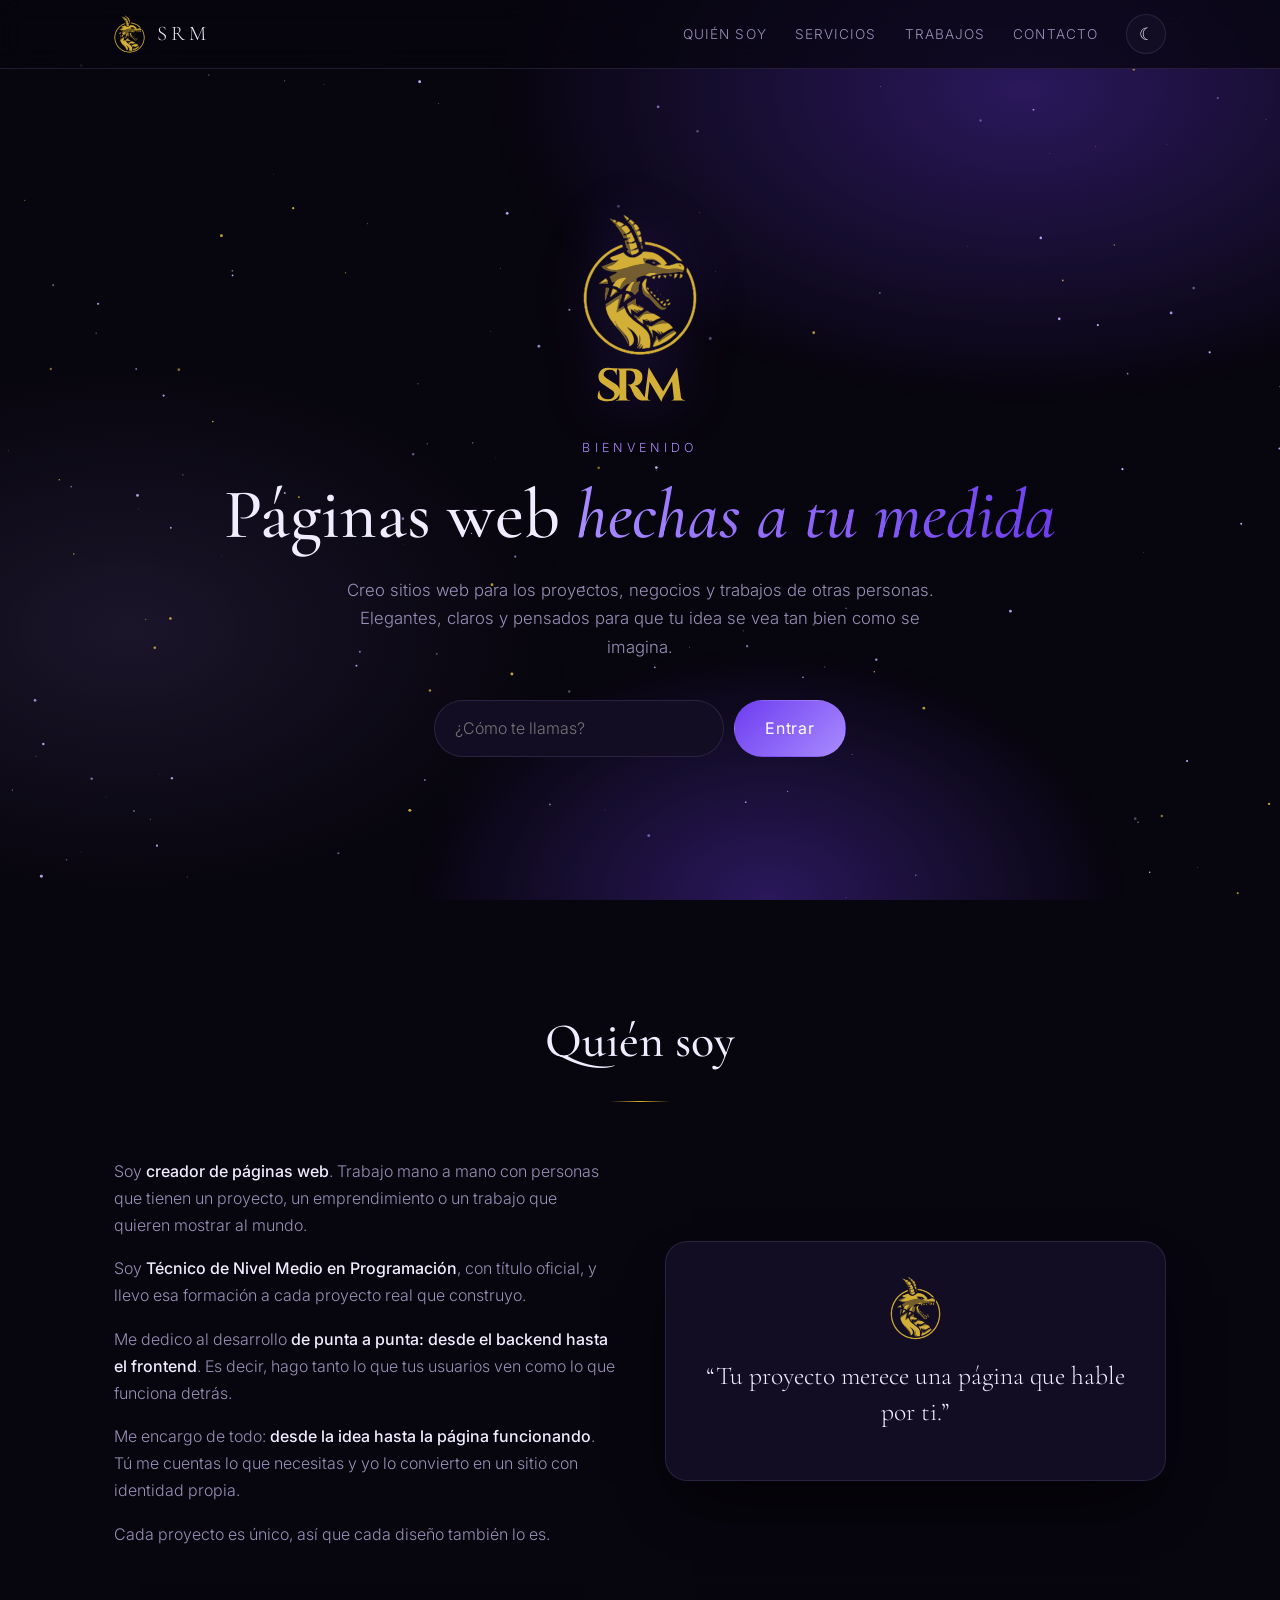
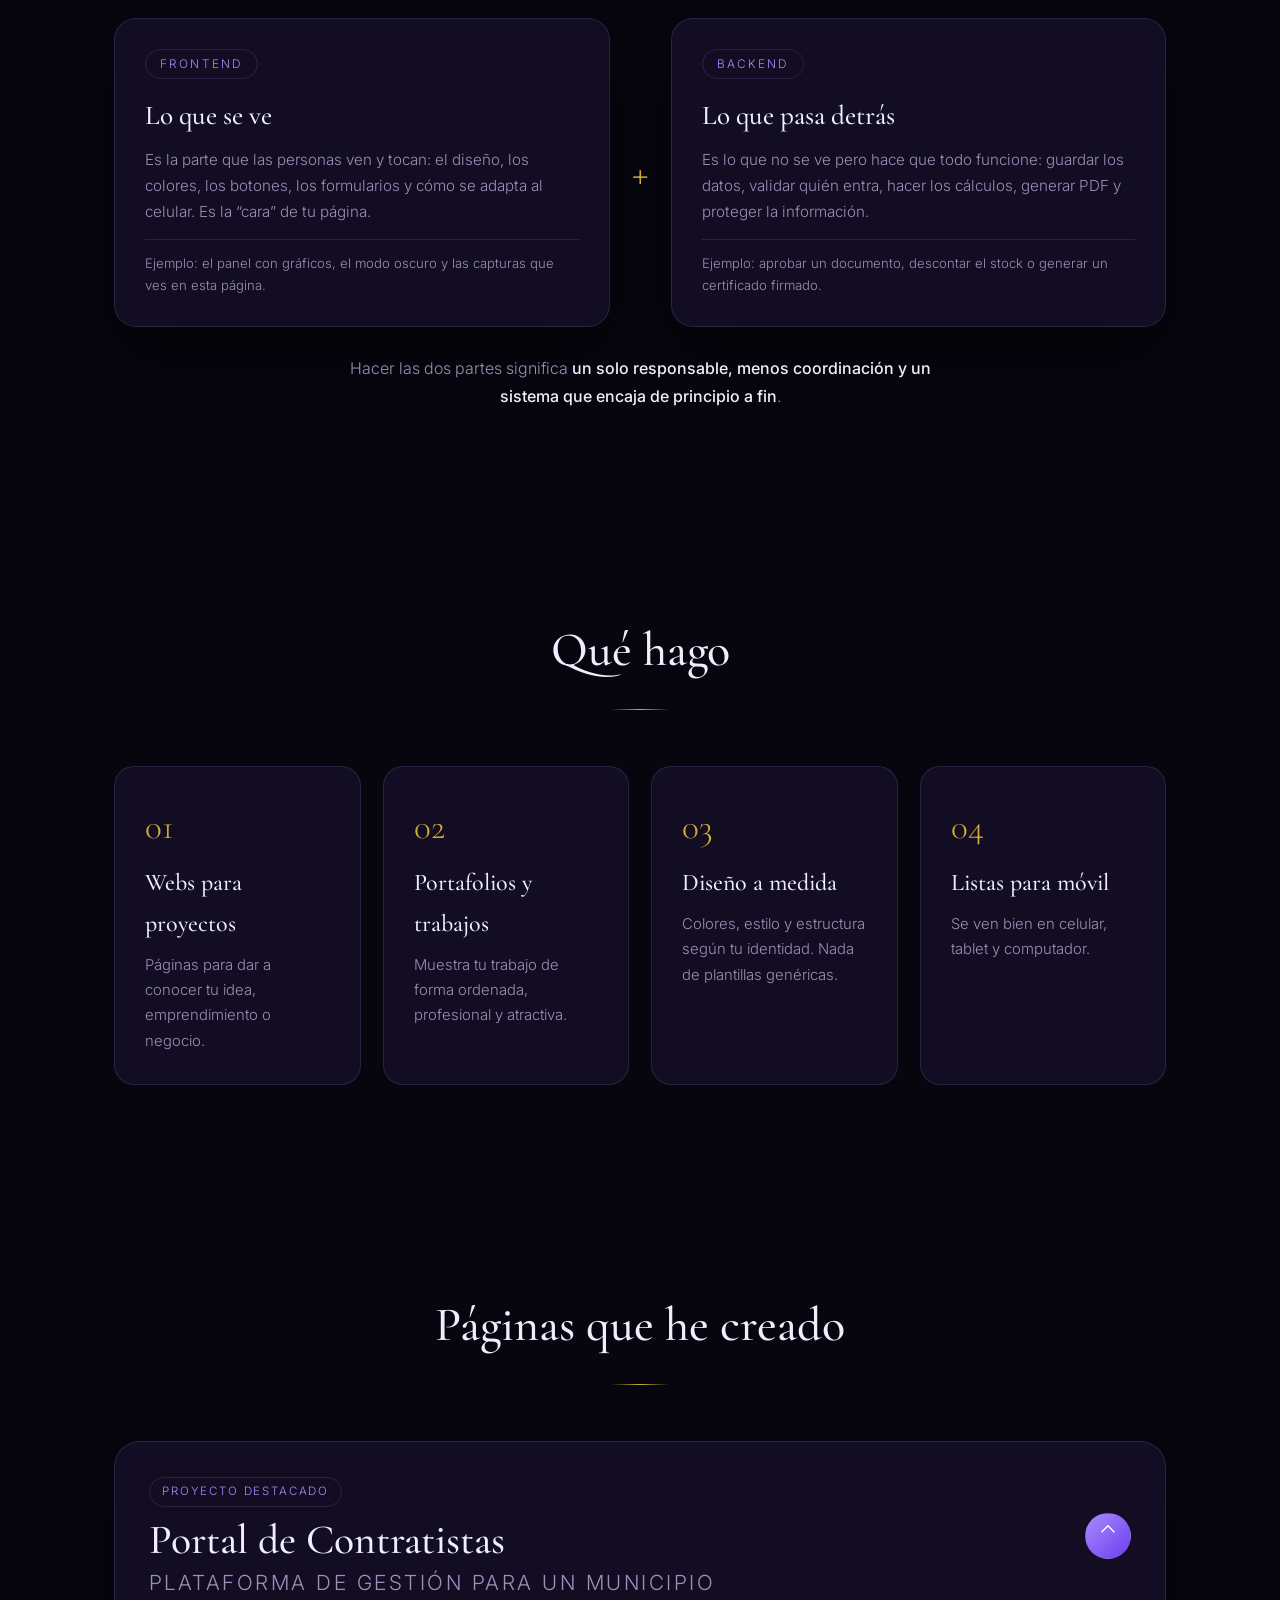
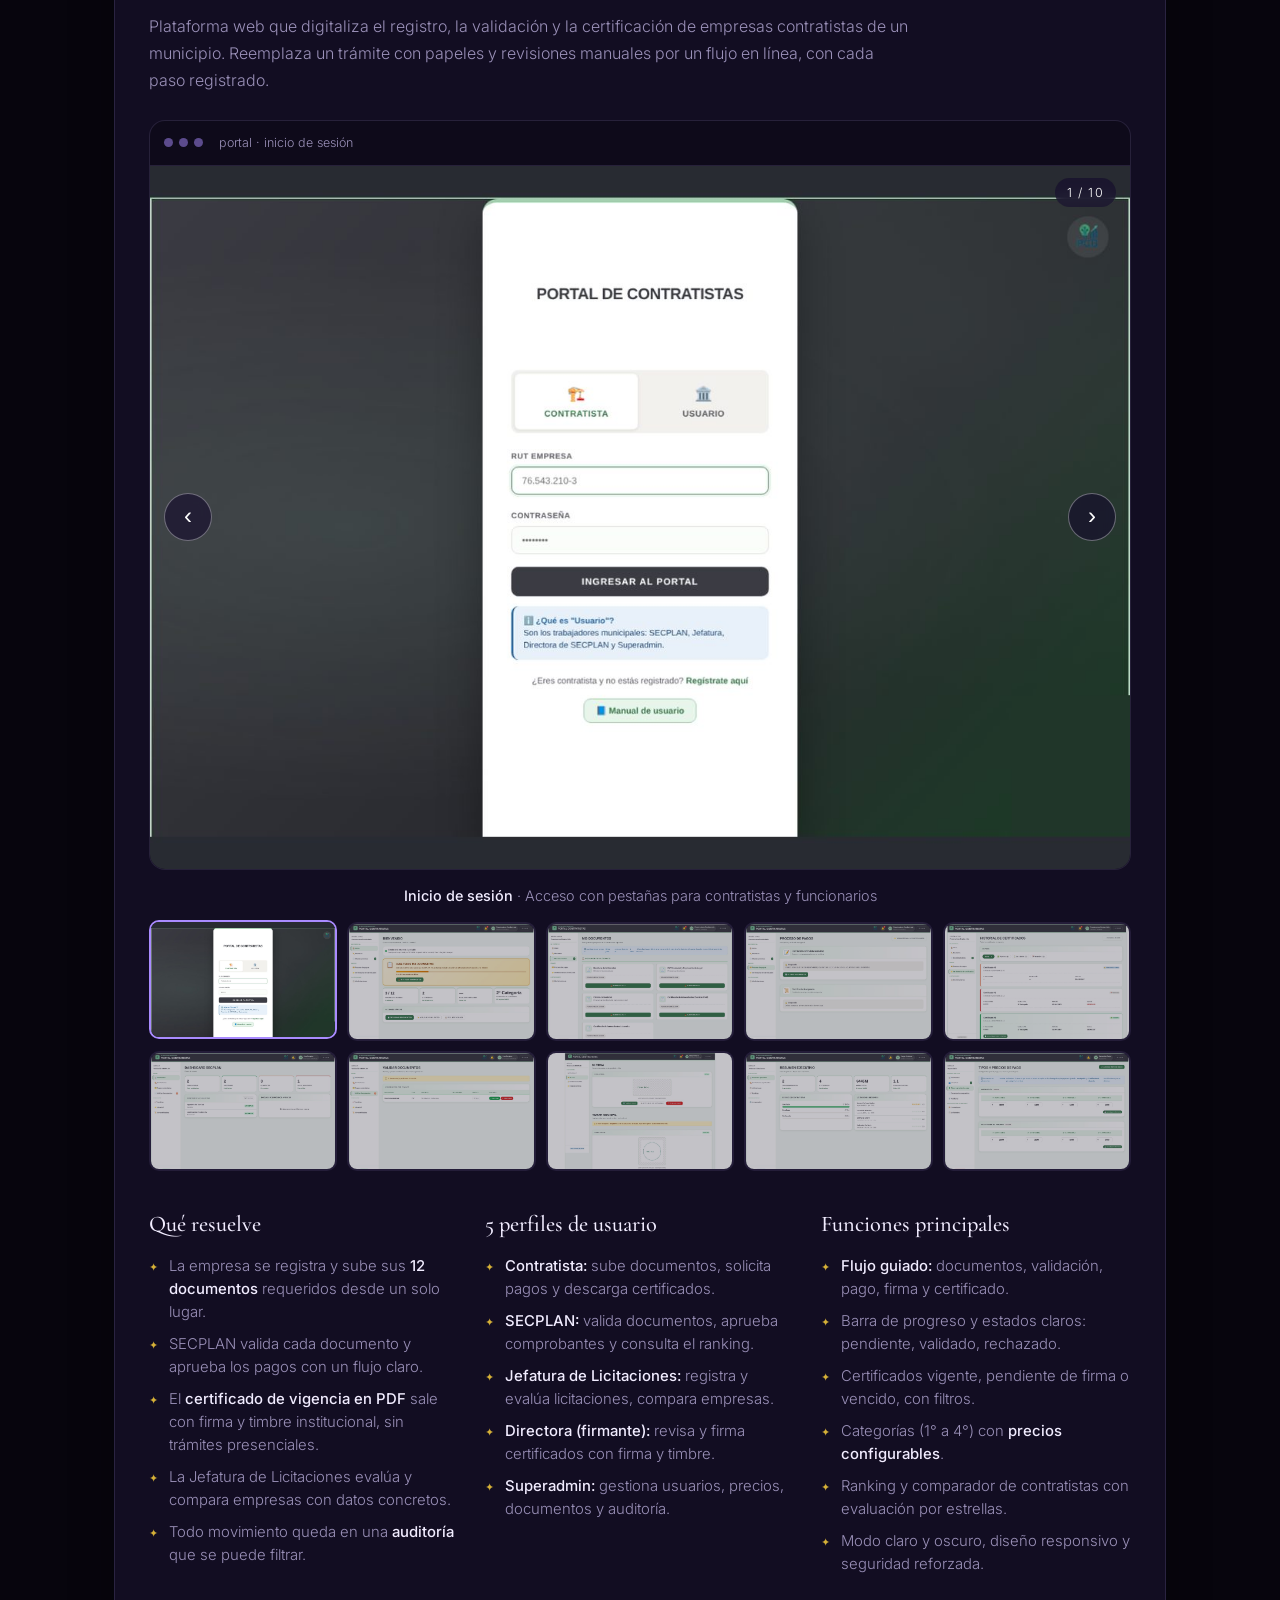
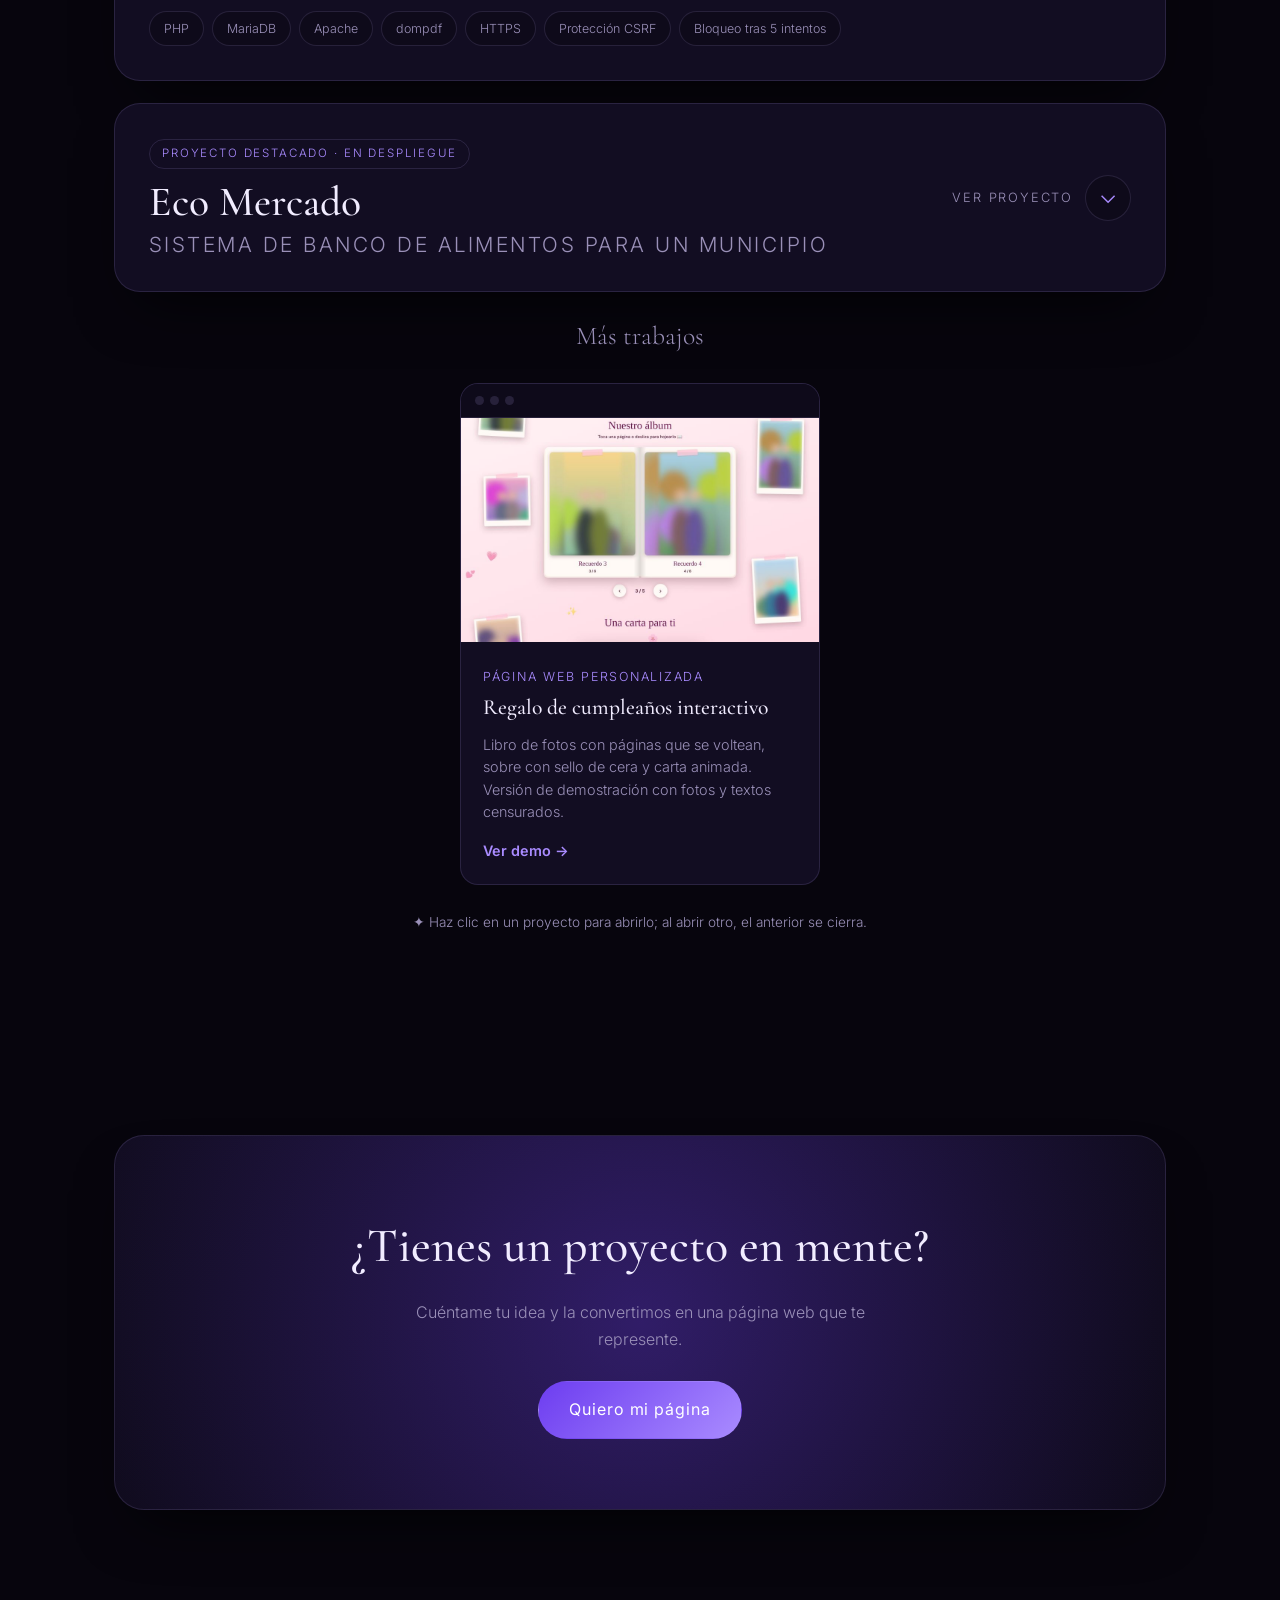
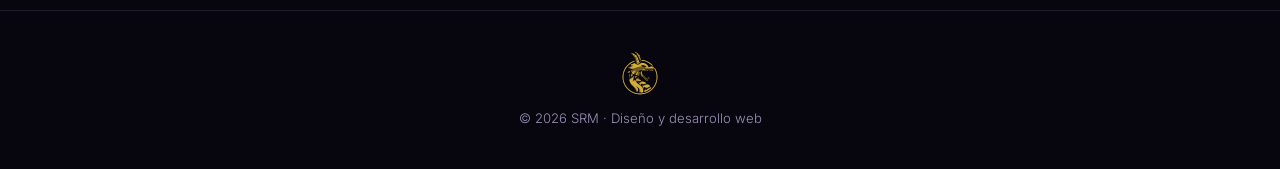
==== index.html @ 35f75e9f "Add files via upload" ====
<!doctype html>
<html lang="es" data-theme="dark">
<head>
<meta charset="utf-8">
<meta name="viewport" content="width=device-width, initial-scale=1">
<meta name="description" content="SRM · Creo páginas web a medida para proyectos, emprendimientos y trabajos, del diseño al servidor.">
<meta name="theme-color" content="#07050d">
<meta name="referrer" content="strict-origin-when-cross-origin">
<link rel="icon" type="image/svg+xml" href="img/icon-dark.svg">
<title>SRM · Diseño web a medida</title>
<link rel="preconnect" href="https://fonts.googleapis.com">
<link href="https://fonts.googleapis.com/css2?family=Cormorant+Garamond:wght@400;500;600&family=Inter:wght@300;400;500&display=swap" rel="stylesheet">
<link rel="stylesheet" href="css/estilos.css">
</head>
<body>
<canvas id="stars"></canvas>
<div class="nebula"></div>

<header>
  <div class="wrap nav">
    <a class="brand" href="#inicio">
      <img class="icon-light" src="img/icon-light.svg" alt="SRM">
      <img class="icon-dark" src="img/icon-dark.svg" alt="SRM">
      <span>SRM</span>
    </a>
    <ul>
      <li class="l-item"><a class="l" href="#quien">Quién soy</a></li>
      <li class="l-item"><a class="l" href="#servicios">Servicios</a></li>
      <li class="l-item"><a class="l" href="#trabajos">Trabajos</a></li>
      <li class="l-item"><a class="l" href="#contacto">Contacto</a></li>
      <li><button class="toggle" id="themeBtn" aria-label="Cambiar tema">☾</button></li>
    </ul>
  </div>
</header>

<main>
  <section class="hero" id="inicio">
    <div class="wrap">
      <img class="logo-big logo-light" src="img/logo-light.svg" alt="Logo SRM">
      <img class="logo-big logo-dark" src="img/logo-dark.svg" alt="Logo SRM">
      <p class="eyebrow">Bienvenido</p>
      <h1>Páginas web <em>hechas a tu medida</em></h1>
      <p class="lead">Creo sitios web para los proyectos, negocios y trabajos de otras personas. Elegantes, claros y pensados para que tu idea se vea tan bien como se imagina.</p>

      <form class="welcome-box" id="nameForm">
        <input id="nameInput" type="text" placeholder="¿Cómo te llamas?" autocomplete="given-name" maxlength="40">
        <button class="btn" type="submit">Entrar</button>
      </form>

      <div class="greeting" id="greeting">
        <p class="hi">Hola, <b id="userName"></b> ✦ qué gusto tenerte aquí.</p>
        <p class="lead" style="margin:10px auto 0">Mira lo que he creado y cuéntame qué proyecto tienes en mente.</p>
        <div class="row">
          <a class="btn" href="#trabajos">Ver mis trabajos</a>
          <a class="btn ghost" href="#contacto">Hablemos</a>
          <button class="btn ghost" id="changeName" type="button">No soy yo</button>
        </div>
      </div>
    </div>
  </section>

  <section id="quien">
    <div class="wrap">
      <div class="sec-title reveal"><h2>Quién soy</h2><div class="divider"></div></div>
      <div class="about reveal">
        <div>
          <p>Soy <strong>creador de páginas web</strong>. Trabajo mano a mano con personas que tienen un proyecto, un emprendimiento o un trabajo que quieren mostrar al mundo.</p>
          <p>Soy <strong>Técnico de Nivel Medio en Programación</strong>, con título oficial, y llevo esa formación a cada proyecto real que construyo.</p>
          <p>Me dedico al desarrollo <strong>de punta a punta: desde el backend hasta el frontend</strong>. Es decir, hago tanto lo que tus usuarios ven como lo que funciona detrás.</p>
          <p>Me encargo de todo: <strong>desde la idea hasta la página funcionando</strong>. Tú me cuentas lo que necesitas y yo lo convierto en un sitio con identidad propia.</p>
          <p>Cada proyecto es único, así que cada diseño también lo es.</p>
        </div>
        <div class="card-glass" style="text-align:center">
          <img class="icon-sm icon-light" src="img/icon-light.svg" alt="" style="margin:0 auto 18px">
          <img class="icon-sm icon-dark" src="img/icon-dark.svg" alt="" style="margin:0 auto 18px">
          <p class="serif" style="font-size:1.6rem;color:var(--text);line-height:1.4">“Tu proyecto merece una página que hable por ti.”</p>
        </div>
      </div>
      <div class="ends reveal">
        <div class="end">
          <span class="tag">Frontend</span>
          <h3>Lo que se ve</h3>
          <p>Es la parte que las personas ven y tocan: el diseño, los colores, los botones, los formularios y cómo se adapta al celular. Es la “cara” de tu página.</p>
          <small>Ejemplo: el panel con gráficos, el modo oscuro y las capturas que ves en esta página.</small>
        </div>
        <div class="plus" aria-hidden="true">+</div>
        <div class="end">
          <span class="tag">Backend</span>
          <h3>Lo que pasa detrás</h3>
          <p>Es lo que no se ve pero hace que todo funcione: guardar los datos, validar quién entra, hacer los cálculos, generar PDF y proteger la información.</p>
          <small>Ejemplo: aprobar un documento, descontar el stock o generar un certificado firmado.</small>
        </div>
      </div>
      <p class="ends-note reveal">Hacer las dos partes significa <strong>un solo responsable, menos coordinación y un sistema que encaja de principio a fin</strong>.</p>

    </div>
  </section>

  <section id="servicios">
    <div class="wrap">
      <div class="sec-title reveal"><h2>Qué hago</h2><div class="divider"></div></div>
      <div class="services">
        <div class="service reveal"><div class="n">01</div><h3>Webs para proyectos</h3><p>Páginas para dar a conocer tu idea, emprendimiento o negocio.</p></div>
        <div class="service reveal"><div class="n">02</div><h3>Portafolios y trabajos</h3><p>Muestra tu trabajo de forma ordenada, profesional y atractiva.</p></div>
        <div class="service reveal"><div class="n">03</div><h3>Diseño a medida</h3><p>Colores, estilo y estructura según tu identidad. Nada de plantillas genéricas.</p></div>
        <div class="service reveal"><div class="n">04</div><h3>Listas para móvil</h3><p>Se ven bien en celular, tablet y computador.</p></div>
      </div>
    </div>
  </section>

  <section id="trabajos">
    <div class="wrap">
      <div class="sec-title reveal"><h2>Páginas que he creado</h2><div class="divider"></div></div>
      <article class="feat reveal" data-key="portal" data-desc='["Acceso con pestañas para contratistas y funcionarios", "Barra de progreso, estado de la empresa y categoría", "Los 12 documentos requeridos, subidos desde un solo lugar", "Pasos que se desbloquean al completar el anterior", "Vigente, vencido y pendiente de firma", "Validación de contratistas y documentos", "Cada documento se aprueba o rechaza con un clic", "Firma dibujada o subida, con fondo transparente automático", "Jefatura de Licitaciones: evaluación y montos", "Montos configurables por categoría"]'>
  <div class="feat-head" role="button" tabindex="0" aria-expanded="false"><div>
    <span class="badge">Proyecto destacado</span>
    <h3>Portal de Contratistas<small>Plataforma de gestión para un municipio</small></h3>
  </div><span class="more"><em>Ver proyecto</em><span class="chev" aria-hidden="true">⌄</span></span></div>
  <div class="feat-body"><div class="feat-inner">
  <p class="intro">Plataforma web que digitaliza el registro, la validación y la certificación de empresas contratistas de un municipio. Reemplaza un trámite con papeles y revisiones manuales por un flujo en línea, con cada paso registrado.</p>
  <div class="viewer" tabindex="0" aria-label="Capturas del proyecto: usa las flechas para cambiar">
    <div class="bar"><i></i><i></i><i></i><span class="vTitle"></span></div>
    <div class="stage"><button class="arrow prev" type="button" aria-label="Captura anterior">‹</button><img class="vImg" alt=""><button class="arrow next" type="button" aria-label="Captura siguiente">›</button><span class="counter vCount"></span></div>
  </div>
  <p class="cap-line"><b class="vName"></b> · <span class="vDesc"></span></p>
  <div class="thumbs"><button class="thumb on" data-n="0" aria-label="Inicio de sesión" type="button"><img src="img/portal-01.jpg" alt="Inicio de sesión"></button><button class="thumb" data-n="1" aria-label="Panel del contratista" type="button"><img src="img/portal-02.jpg" alt="Panel del contratista"></button><button class="thumb" data-n="2" aria-label="Mis documentos" type="button"><img src="img/portal-03.jpg" alt="Mis documentos"></button><button class="thumb" data-n="3" aria-label="Proceso de pagos" type="button"><img src="img/portal-04.jpg" alt="Proceso de pagos"></button><button class="thumb" data-n="4" aria-label="Historial de certificados" type="button"><img src="img/portal-05.jpg" alt="Historial de certificados"></button><button class="thumb" data-n="5" aria-label="Panel SECPLAN" type="button"><img src="img/portal-06.jpg" alt="Panel SECPLAN"></button><button class="thumb" data-n="6" aria-label="Validar documentos" type="button"><img src="img/portal-07.jpg" alt="Validar documentos"></button><button class="thumb" data-n="7" aria-label="Firma y timbre" type="button"><img src="img/portal-08.jpg" alt="Firma y timbre"></button><button class="thumb" data-n="8" aria-label="Resumen ejecutivo" type="button"><img src="img/portal-09.jpg" alt="Resumen ejecutivo"></button><button class="thumb" data-n="9" aria-label="Tipos y precios de pago" type="button"><img src="img/portal-10.jpg" alt="Tipos y precios de pago"></button></div>
  <div class="feat-cols"><div><h4>Qué resuelve</h4><ul><li>La empresa se registra y sube sus <b>12 documentos</b> requeridos desde un solo lugar.</li><li>SECPLAN valida cada documento y aprueba los pagos con un flujo claro.</li><li>El <b>certificado de vigencia en PDF</b> sale con firma y timbre institucional, sin trámites presenciales.</li><li>La Jefatura de Licitaciones evalúa y compara empresas con datos concretos.</li><li>Todo movimiento queda en una <b>auditoría</b> que se puede filtrar.</li></ul></div><div><h4>5 perfiles de usuario</h4><ul><li><b>Contratista:</b> sube documentos, solicita pagos y descarga certificados.</li><li><b>SECPLAN:</b> valida documentos, aprueba comprobantes y consulta el ranking.</li><li><b>Jefatura de Licitaciones:</b> registra y evalúa licitaciones, compara empresas.</li><li><b>Directora (firmante):</b> revisa y firma certificados con firma y timbre.</li><li><b>Superadmin:</b> gestiona usuarios, precios, documentos y auditoría.</li></ul></div><div><h4>Funciones principales</h4><ul><li><b>Flujo guiado:</b> documentos, validación, pago, firma y certificado.</li><li>Barra de progreso y estados claros: pendiente, validado, rechazado.</li><li>Certificados vigente, pendiente de firma o vencido, con filtros.</li><li>Categorías (1° a 4°) con <b>precios configurables</b>.</li><li>Ranking y comparador de contratistas con evaluación por estrellas.</li><li>Modo claro y oscuro, diseño responsivo y seguridad reforzada.</li></ul></div></div>
  <div class="chips"><span class="chip">PHP</span><span class="chip">MariaDB</span><span class="chip">Apache</span><span class="chip">dompdf</span><span class="chip">HTTPS</span><span class="chip">Protección CSRF</span><span class="chip">Bloqueo tras 5 intentos</span></div>
</div></div>
</article>
<article class="feat reveal" data-key="eco" data-desc='["Panel del superadmin con accesos rápidos", "Stock por producto, tipo y subcategoría", "Productos próximos a vencer y retiros guiados", "Código de barras que autocompleta los campos", "Distribución e ingresos vs salidas, con detalle al hacer clic", "Datos agregados de la población atendida", "El mismo panel con tema oscuro", "Gráficos interactivos también en tema oscuro"]'>
  <div class="feat-head" role="button" tabindex="0" aria-expanded="false"><div>
    <span class="badge">Proyecto destacado · En despliegue</span>
    <h3>Eco Mercado<small>Sistema de banco de alimentos para un municipio</small></h3>
  </div><span class="more"><em>Ver proyecto</em><span class="chev" aria-hidden="true">⌄</span></span></div>
  <div class="feat-body"><div class="feat-inner">
  <p class="intro">Plataforma web para gestionar un banco de alimentos municipal. Controla el inventario, arma y aprueba solicitudes de canastas, programa las entregas mensuales y deja respaldo de cada movimiento.</p>
  <div class="viewer" tabindex="0" aria-label="Capturas del proyecto: usa las flechas para cambiar">
    <div class="bar"><i></i><i></i><i></i><span class="vTitle"></span></div>
    <div class="stage"><button class="arrow prev" type="button" aria-label="Captura anterior">‹</button><img class="vImg" alt=""><button class="arrow next" type="button" aria-label="Captura siguiente">›</button><span class="counter vCount"></span></div>
  </div>
  <p class="cap-line"><b class="vName"></b> · <span class="vDesc"></span></p>
  <div class="thumbs"><button class="thumb on" data-n="0" aria-label="Inicio" type="button"><img src="img/eco-01.jpg" alt="Inicio"></button><button class="thumb" data-n="1" aria-label="Inventario" type="button"><img src="img/eco-02.jpg" alt="Inventario"></button><button class="thumb" data-n="2" aria-label="Alertas de vencimiento" type="button"><img src="img/eco-03.jpg" alt="Alertas de vencimiento"></button><button class="thumb" data-n="3" aria-label="Ingreso con escáner" type="button"><img src="img/eco-04.jpg" alt="Ingreso con escáner"></button><button class="thumb" data-n="4" aria-label="Gráficos de alimentos" type="button"><img src="img/eco-05.jpg" alt="Gráficos de alimentos"></button><button class="thumb" data-n="5" aria-label="Gráficos de beneficiarios" type="button"><img src="img/eco-06.jpg" alt="Gráficos de beneficiarios"></button><button class="thumb" data-n="6" aria-label="Modo oscuro" type="button"><img src="img/eco-07.jpg" alt="Modo oscuro"></button><button class="thumb" data-n="7" aria-label="Gráficos en modo oscuro" type="button"><img src="img/eco-08.jpg" alt="Gráficos en modo oscuro"></button></div>
  <div class="feat-cols"><div><h4>Qué resuelve</h4><ul><li>Sabe en todo momento <b>cuántas canastas</b> alcanza a armar el stock.</li><li><b>Alerta los productos próximos a vencer</b> y facilita derivarlos a organizaciones o a compostaje antes de perderlos.</li><li>Programa las entregas por día hábil y corre automáticamente las que caen en fin de semana.</li><li>Reemplaza planillas por una <b>ficha social completa</b> de cada beneficiario.</li><li>Deja trazabilidad: quién aprobó, retiró o descargó qué, y cuándo.</li></ul></div><div><h4>5 perfiles de usuario</h4><ul><li><b>Superadmin:</b> usuarios, productos, canasta estándar, reportes, auditoría y respaldo.</li><li><b>Admin de beneficiarios:</b> registra beneficiarios, solicita canastas y consulta entregas.</li><li><b>Gestor de canastas:</b> aprueba o rechaza solicitudes, gestiona inventario y retiros.</li><li><b>Analista:</b> panel de solo lectura, gráficos y exportación de entregas.</li><li><b>Practicante / voluntario:</b> ingresa alimentos con permisos acotados.</li></ul></div><div><h4>Funciones principales</h4><ul><li><b>Inventario por lotes</b> con vencimiento y campaña, e ingreso con <b>escáner de código de barras</b>.</li><li>Retiros guiados: próximos a vencer hacia organizaciones, vencidos hacia residuos.</li><li><b>Canasta estándar</b> configurable y cálculo de canastas posibles.</li><li>Solicitudes con aprobación y motivo obligatorio al rechazar.</li><li><b>Gráficos interactivos</b> con detalle al hacer clic, y exportación a PDF, Excel y ZIP.</li><li>Auditoría que la aplicación no puede modificar y respaldo de la base de datos.</li></ul></div></div>
  <div class="chips"><span class="chip">PHP 8</span><span class="chip">MariaDB</span><span class="chip">PDO</span><span class="chip">FPDF</span><span class="chip">PhpSpreadsheet</span><span class="chip">Control de acceso por rol</span><span class="chip">54/54 pruebas de seguridad</span><span class="chip">Pensado para la Ley 21.719</span></div>
</div></div>
</article>
<div class="lb" id="lb"><button class="arrow prev" id="lbPrev" aria-label="Anterior" type="button">‹</button><img id="lbImg" alt=""><button class="arrow next" id="lbNext" aria-label="Siguiente" type="button">›</button></div>
<p class="more-t reveal">Más trabajos</p>
<div class="grid" id="grid"></div>
      <p class="hint">✦ Haz clic en un proyecto para abrirlo; al abrir otro, el anterior se cierra.</p>
    </div>
  </section>

  <section id="contacto">
    <div class="wrap">
      <div class="cta reveal">
        <h2>¿Tienes un proyecto en mente?</h2>
        <p>Cuéntame tu idea y la convertimos en una página web que te represente.</p>
        <button class="btn" id="ctaOpen" type="button" aria-haspopup="dialog">Quiero mi página</button>
      </div>
    </div>
  </section>
</main>
<div class="cm" id="cm" role="dialog" aria-modal="true" aria-labelledby="cmT" hidden>
  <div class="cm-box">
    <button class="cm-x" id="cmX" type="button" aria-label="Cerrar">✕</button>
    <h3 class="serif" id="cmT">¿Cómo prefieres contactarme?</h3>
    <p>Elige el medio que te quede más cómodo.</p>
    <div class="cm-list">
      <a class="cm-it" href="mailto:matiasmatua3@gmail.com?subject=Cotizaci%C3%B3n%20p%C3%A1gina%20web">
        <span class="cm-ic" style="background:#fff"><svg viewBox="0 0 32 32" width="30" height="30"><path fill="#4285F4" d="M4 8.500 16 17.500v-6L8 6.300z" opacity="0"/><path fill="#EA4335" d="M4 9.300v13.200c0 .8.700 1.500 1.500 1.500H9V13.400L4 9.300z" opacity="0"/><path fill="#4285F4" d="M5.500 25H9V13.200l-5-3.800v14.100c0 .8.700 1.500 1.500 1.500z"/><path fill="#34A853" d="M23 25h3.500c.8 0 1.500-.7 1.500-1.500V9.400l-5 3.800V25z"/><path fill="#FBBC04" d="M23 8.500v4.700l5-3.800V7.700c0-1.900-2.200-3-3.700-1.800L23 8.500z"/><path fill="#EA4335" d="M9 13.200V8.500l7 5.300 7-5.300v4.700l-7 5.300-7-5.300z"/><path fill="#C5221F" d="M4 7.700v1.700l5 3.800V8.500L7.700 5.900C6.200 4.700 4 5.800 4 7.700z"/></svg></span>
        <span class="cm-tx"><b>Gmail</b><small>matiasmatua3@gmail.com</small></span><span class="cm-ar">→</span>
      </a>
      <a class="cm-it" href="https://instagram.com/srmwebchile" target="_blank" rel="noopener">
        <span class="cm-ic" style="background:linear-gradient(45deg,#feda75,#fa7e1e 25%,#d62976 50%,#962fbf 75%,#4f5bd5)"><svg viewBox="0 0 32 32" width="28" height="28" fill="none" stroke="#fff" stroke-width="2.400"><rect x="5" y="5" width="22" height="22" rx="6.500"/><circle cx="16" cy="16" r="5.200"/><circle cx="22.800" cy="9.200" r="1.300" fill="#fff" stroke="none"/></svg></span>
        <span class="cm-tx"><b>Instagram</b><small>@srmwebchile · escríbeme por DM</small></span><span class="cm-ar">→</span>
      </a>
    </div>
  </div>
</div>


<footer>
  <img class="icon-light" src="img/icon-light.svg" alt="">
  <img class="icon-dark" src="img/icon-dark.svg" alt="">
  <p>© <span id="year"></span> SRM · Diseño y desarrollo web</p>
</footer>

<script src="js/app.js"></script>
</body>
</html>
---- css/estilos.css ----
:root{
  --bg:#ece4ff; --bg2:#ddd0ff; --surface:#ffffff; --text:#1d0b45; --muted:#4f4377;
  --accent:#6a2bff; --accent2:#a24dff; --gold:#a8760a; --line:rgba(80,40,200,.22);
  --glow1:rgba(140,80,255,.45); --glow2:rgba(255,120,200,.22); --shadow:0 24px 50px -18px rgba(80,30,200,.45);
}
:root[data-theme="dark"]{
  --bg:#07050d; --bg2:#0e0a1a; --surface:#120d22; --text:#f1ecff; --muted:#9a90b8;
  --accent:#a98bff; --accent2:#6d3df0; --gold:#d4af37; --line:rgba(190,170,255,.14);
  --glow1:rgba(109,61,240,.35); --glow2:rgba(169,139,255,.12); --shadow:0 30px 60px -25px rgba(0,0,0,.8);
}
*{box-sizing:border-box;margin:0;padding:0}
html{scroll-behavior:smooth}
body{font-family:'Inter',sans-serif;font-weight:300;background:var(--bg);color:var(--text);line-height:1.7;transition:background .5s,color .5s;overflow-x:hidden}
.serif{font-family:'Cormorant Garamond',serif}
#stars{position:fixed;inset:0;z-index:0;pointer-events:none;opacity:0;transition:opacity .6s}
[data-theme="dark"] #stars{opacity:1}
.nebula{position:fixed;inset:0;z-index:0;pointer-events:none;
  background:
   radial-gradient(60% 50% at 80% 10%,var(--glow1),transparent 70%),
   radial-gradient(50% 45% at 10% 70%,var(--glow2),transparent 70%),
   radial-gradient(40% 40% at 60% 100%,var(--glow1),transparent 70%)}
main,header,footer{position:relative;z-index:1}
.wrap{max-width:1100px;margin:0 auto;padding:0 24px}

/* nav */
header{position:sticky;top:0;z-index:20;backdrop-filter:blur(14px);background:color-mix(in srgb,var(--bg) 70%,transparent);border-bottom:1px solid var(--line)}
.nav{display:flex;align-items:center;justify-content:space-between;height:68px}
.nav .brand{display:flex;align-items:center;gap:12px;text-decoration:none;color:var(--text)}
.nav .brand img{height:38px}
.nav .brand span{font-family:'Cormorant Garamond',serif;font-size:1.3rem;letter-spacing:.2em}
.nav ul{display:flex;gap:28px;list-style:none;align-items:center}
.nav a.l{color:var(--muted);text-decoration:none;font-size:.85rem;letter-spacing:.08em;text-transform:uppercase;transition:color .3s}
.nav a.l:hover{color:var(--accent)}
.toggle{border:1px solid var(--line);background:var(--surface);color:var(--text);width:40px;height:40px;border-radius:50%;cursor:pointer;font-size:1.05rem;transition:.3s}
.toggle:hover{border-color:var(--accent);transform:rotate(15deg)}
@media(max-width:720px){.nav ul .l-item{display:none}}

/* logos swap */
.logo-dark,.icon-dark{display:none}
[data-theme="dark"] .logo-dark,[data-theme="dark"] .icon-dark{display:block}
[data-theme="dark"] .logo-light,[data-theme="dark"] .icon-light{display:none}

/* hero */
.hero{min-height:calc(100vh - 68px);display:flex;align-items:center;text-align:center;padding:60px 0}
.hero .wrap{display:flex;flex-direction:column;align-items:center}
.hero .logo-big{height:190px;margin-bottom:34px;filter:drop-shadow(0 0 28px var(--glow1));animation:float 7s ease-in-out infinite}
@keyframes float{50%{transform:translateY(-10px)}}
.eyebrow{font-size:.78rem;letter-spacing:.35em;text-transform:uppercase;color:var(--accent);margin-bottom:18px}
h1{font-family:'Cormorant Garamond',serif;font-weight:500;font-size:clamp(2.4rem,6vw,4.4rem);line-height:1.1;margin-bottom:22px}
h1 em{font-style:italic;background:linear-gradient(90deg,var(--accent),var(--accent2));-webkit-background-clip:text;background-clip:text;color:transparent}
.lead{max-width:620px;color:var(--muted);font-size:1.05rem}
.welcome-box{margin-top:38px;display:flex;gap:10px;flex-wrap:wrap;justify-content:center}
.welcome-box input{padding:14px 20px;border-radius:999px;border:1px solid var(--line);background:var(--surface);color:var(--text);font:inherit;min-width:250px;outline:none;transition:.3s}
.welcome-box input:focus{border-color:var(--accent);box-shadow:0 0 0 4px var(--glow2)}
.btn{display:inline-block;padding:14px 30px;border-radius:999px;border:1px solid transparent;font:inherit;font-weight:400;letter-spacing:.06em;cursor:pointer;text-decoration:none;transition:.3s;
  background:linear-gradient(135deg,var(--accent2),var(--accent));color:#fff}
[data-theme="light"] .btn{background:linear-gradient(135deg,#5b2fc9,#3d1d8f)}
.btn:hover{transform:translateY(-2px);box-shadow:0 12px 30px -10px var(--accent2)}
.btn.ghost{background:transparent;border-color:var(--line);color:var(--text)}
.btn.ghost:hover{border-color:var(--accent);box-shadow:none}
.greeting{display:none;margin-top:26px}
.greeting.show{display:block;animation:fade .8s}
.greeting .hi{font-family:'Cormorant Garamond',serif;font-size:1.9rem}
.greeting .hi b{color:var(--gold);font-weight:500}
.greeting .row{margin-top:20px;display:flex;gap:12px;justify-content:center;flex-wrap:wrap}
@keyframes fade{from{opacity:0;transform:translateY(10px)}}

/* sections */
section{padding:100px 0}
.sec-title{text-align:center;margin-bottom:56px}
.sec-title h2{font-family:'Cormorant Garamond',serif;font-weight:500;font-size:clamp(2rem,4vw,3rem)}
.divider{width:60px;height:1px;background:linear-gradient(90deg,transparent,var(--gold),transparent);margin:18px auto 0}
.about{display:grid;grid-template-columns:1fr 1fr;gap:50px;align-items:center}
.about p{color:var(--muted);margin-bottom:16px}
.about p strong{color:var(--text);font-weight:500}
.card-glass{background:var(--surface);border:1px solid var(--line);border-radius:22px;padding:34px;box-shadow:var(--shadow)}
.card-glass .icon-sm{height:64px;margin-bottom:18px}
@media(max-width:800px){.about{grid-template-columns:1fr}}

.services{display:grid;grid-template-columns:repeat(auto-fit,minmax(240px,1fr));gap:22px}
.service{background:var(--surface);border:1px solid var(--line);border-radius:20px;padding:30px;transition:.4s}
.service:hover{transform:translateY(-6px);border-color:var(--accent);box-shadow:var(--shadow)}
.service .n{font-family:'Cormorant Garamond',serif;font-size:2.2rem;color:var(--gold)}
.service h3{font-family:'Cormorant Garamond',serif;font-weight:500;font-size:1.5rem;margin:6px 0 8px}
.service p{color:var(--muted);font-size:.93rem}

/* portfolio */
.grid{display:grid;grid-template-columns:repeat(auto-fit,minmax(min(310px,100%),360px));justify-content:center;gap:26px}
.work{background:var(--surface);border:1px solid var(--line);border-radius:18px;overflow:hidden;transition:.4s}
.work:hover{transform:translateY(-6px);box-shadow:var(--shadow);border-color:var(--accent)}
.browser{display:flex;gap:6px;padding:12px 14px;border-bottom:1px solid var(--line);background:var(--bg2)}
.browser i{width:9px;height:9px;border-radius:50%;background:var(--line)}
.shot{position:relative;aspect-ratio:16/10;cursor:pointer;background:
  linear-gradient(135deg,var(--bg2),var(--surface));display:flex;align-items:center;justify-content:center;overflow:hidden}
.shot img.cap{position:absolute;inset:0;width:100%;height:100%;object-fit:cover;object-position:top;transition:transform 1.4s ease}
.work:hover .shot img.cap{transform:scale(1.05)}
.shot .ph{text-align:center;color:var(--muted);font-size:.82rem;padding:20px}
.shot .ph img{height:54px;margin:0 auto 10px;opacity:.55}
.work .info{padding:20px 22px}
.work .info h4{font-family:'Cormorant Garamond',serif;font-weight:500;font-size:1.35rem}
.work .info span{font-size:.78rem;letter-spacing:.14em;text-transform:uppercase;color:var(--accent)}
.hint{text-align:center;color:var(--muted);font-size:.85rem;margin-top:26px}

/* contact */
.cta{text-align:center;padding:70px 30px;border-radius:30px;border:1px solid var(--line);background:linear-gradient(160deg,var(--surface),var(--bg2));box-shadow:var(--shadow);position:relative;overflow:hidden}
.cta::before{content:"";position:absolute;inset:-40%;background:radial-gradient(circle,var(--glow1),transparent 55%);z-index:0}
.cta>*{position:relative}
.cta h2{font-family:'Cormorant Garamond',serif;font-weight:500;font-size:clamp(2rem,4vw,3rem);margin-bottom:12px}
.cta p{color:var(--muted);max-width:520px;margin:0 auto 28px}
footer{padding:40px 0;text-align:center;color:var(--muted);font-size:.82rem;border-top:1px solid var(--line)}
footer img{height:44px;margin:0 auto 12px}
.reveal{opacity:0;transform:translateY(24px);transition:opacity .9s,transform .9s}
.reveal.in{opacity:1;transform:none}

/* ---- modo claro más vivo ---- */
[data-theme="light"] body{background:linear-gradient(180deg,#f4eeff 0%,#e4d6ff 45%,#f1e8ff 100%) fixed}
[data-theme="light"] .nebula{background:
  radial-gradient(55% 50% at 85% 5%,rgba(150,90,255,.55),transparent 70%),
  radial-gradient(50% 45% at 5% 55%,rgba(255,130,210,.30),transparent 70%),
  radial-gradient(45% 40% at 70% 100%,rgba(110,60,255,.40),transparent 70%)}
[data-theme="light"] header{background:rgba(255,255,255,.65);border-bottom-color:rgba(106,43,255,.25)}
[data-theme="light"] .hero .logo-big{filter:drop-shadow(0 10px 30px rgba(106,43,255,.45))}
[data-theme="light"] h1{color:#1d0b45}
[data-theme="light"] h1 em{background:linear-gradient(90deg,#6a2bff,#d14dff);-webkit-background-clip:text;background-clip:text}
[data-theme="light"] .eyebrow{color:#6a2bff;font-weight:500}
[data-theme="light"] .lead,[data-theme="light"] .about p,[data-theme="light"] .service p{color:#46386f}
[data-theme="light"] .btn{background:linear-gradient(135deg,#7a3dff,#4a15d6);box-shadow:0 12px 28px -10px rgba(90,30,230,.7)}
[data-theme="light"] .btn.ghost{background:rgba(255,255,255,.7);border-color:rgba(106,43,255,.45);color:#3a1a9e;box-shadow:none}
[data-theme="light"] .welcome-box input{background:#fff;border-color:rgba(106,43,255,.4)}
[data-theme="light"] .card-glass,[data-theme="light"] .service,[data-theme="light"] .work{border-color:rgba(106,43,255,.28);box-shadow:0 18px 40px -22px rgba(80,30,200,.5)}
[data-theme="light"] .service{border-top:3px solid #8a4dff}
[data-theme="light"] .service .n{background:linear-gradient(135deg,#6a2bff,#d14dff);-webkit-background-clip:text;background-clip:text;color:transparent}
[data-theme="light"] .browser{background:linear-gradient(90deg,#e6dbff,#f3e6ff)}
[data-theme="light"] .browser i{background:#a98bff}
[data-theme="light"] .shot{background:linear-gradient(135deg,#e9defd,#f7ecff)}
[data-theme="light"] .cta{background:linear-gradient(135deg,#4a15d6 0%,#7a3dff 55%,#c04dff 100%);border:none;color:#fff;box-shadow:0 30px 60px -25px rgba(80,30,220,.8)}
[data-theme="light"] .cta h2{color:#fff}
[data-theme="light"] .cta p{color:rgba(255,255,255,.85)}
[data-theme="light"] .cta .btn{background:#fff;color:#4a15d6;box-shadow:0 12px 28px -10px rgba(0,0,0,.4)}
[data-theme="light"] .divider{background:linear-gradient(90deg,transparent,#a8760a,transparent);height:2px}
[data-theme="light"] footer{background:rgba(255,255,255,.55)}

/* ---- proyecto destacado ---- */
.feat{background:var(--surface);border:1px solid var(--line);border-radius:26px;padding:34px;box-shadow:var(--shadow);margin-bottom:46px}
.feat-head{display:flex;flex-wrap:wrap;gap:14px;align-items:flex-start;justify-content:space-between;margin-bottom:8px}
.badge{display:inline-block;font-size:.72rem;letter-spacing:.16em;text-transform:uppercase;color:var(--accent);border:1px solid var(--line);border-radius:999px;padding:4px 12px;margin-bottom:10px}
.feat h3{font-family:'Cormorant Garamond',serif;font-weight:500;font-size:clamp(1.8rem,3.4vw,2.6rem);line-height:1.15}
.feat h3 small{display:block;font-size:.5em;font-family:'Inter',sans-serif;font-weight:300;letter-spacing:.12em;text-transform:uppercase;color:var(--muted);margin-top:6px}
.feat .intro{color:var(--muted);max-width:760px;margin:10px 0 26px}
.viewer{border:1px solid var(--line);border-radius:16px;overflow:hidden;background:var(--bg2)}
.viewer .bar{display:flex;gap:6px;padding:11px 14px;border-bottom:1px solid var(--line);align-items:center}
.viewer .bar i{width:9px;height:9px;border-radius:50%;background:var(--accent);opacity:.5}
.viewer .bar span{margin-left:10px;font-size:.78rem;color:var(--muted)}
.viewer img{display:block;width:100%;height:auto;aspect-ratio:1274/914;object-fit:contain;cursor:zoom-in;transition:opacity .25s}
.thumbs{display:grid;grid-template-columns:repeat(5,1fr);gap:10px;margin-top:14px}
.thumb{border:2px solid var(--line);border-radius:10px;overflow:hidden;cursor:pointer;padding:0;background:var(--surface);transition:.3s;opacity:.75}
.thumb img{display:block;width:100%;aspect-ratio:16/10;object-fit:cover;object-position:top}
.thumb:hover,.thumb.on{border-color:var(--accent);opacity:1;transform:translateY(-2px)}
@media(max-width:700px){.thumbs{grid-template-columns:repeat(5,1fr);gap:6px}}
.cap-line{margin-top:14px;color:var(--muted);font-size:.9rem;text-align:center}
.cap-line b{color:var(--text);font-weight:500}
.feat-cols{display:grid;grid-template-columns:repeat(auto-fit,minmax(280px,1fr));gap:26px;margin-top:34px}
.feat-cols h4{font-family:'Cormorant Garamond',serif;font-weight:500;font-size:1.4rem;margin-bottom:12px;color:var(--text)}
.feat-cols ul{list-style:none}
.feat-cols li{position:relative;padding-left:20px;margin-bottom:9px;color:var(--muted);font-size:.93rem;line-height:1.55}
.feat-cols li::before{content:"✦";position:absolute;left:0;color:var(--gold);font-size:.7rem;top:.35em}
.feat-cols li b{color:var(--text);font-weight:500}
.chips{display:flex;flex-wrap:wrap;gap:8px;margin-top:26px}
.chip{font-size:.78rem;padding:6px 14px;border-radius:999px;border:1px solid var(--line);color:var(--muted);background:var(--bg2)}
.lb{position:fixed;inset:0;z-index:100;background:rgba(5,3,12,.88);display:none;align-items:center;justify-content:center;padding:24px;cursor:zoom-out}
.lb.on{display:flex}
.lb img{max-width:100%;max-height:100%;border-radius:12px;box-shadow:0 30px 80px rgba(0,0,0,.6)}
.more-t{text-align:center;font-family:'Cormorant Garamond',serif;font-size:1.6rem;margin:10px 0 26px;color:var(--muted)}

.stage{position:relative}
.arrow{position:absolute;top:50%;transform:translateY(-50%);width:48px;height:48px;border-radius:50%;border:1px solid rgba(255,255,255,.35);background:rgba(20,10,45,.62);color:#fff;font-size:1.5rem;line-height:1;cursor:pointer;display:flex;align-items:center;justify-content:center;backdrop-filter:blur(6px);transition:.3s;z-index:3;padding:0 0 3px}
.arrow:hover{background:var(--accent2);border-color:transparent;transform:translateY(-50%) scale(1.08)}
.arrow.prev{left:14px}.arrow.next{right:14px}
.counter{position:absolute;right:14px;top:12px;z-index:3;font-size:.78rem;letter-spacing:.1em;color:#fff;background:rgba(20,10,45,.62);padding:4px 12px;border-radius:999px;backdrop-filter:blur(6px)}
.viewer:focus-visible{outline:2px solid var(--accent);outline-offset:3px}
@media(max-width:700px){.arrow{width:38px;height:38px;font-size:1.2rem}.arrow.prev{left:8px}.arrow.next{right:8px}}
.lb .arrow{position:fixed;width:56px;height:56px}
.lb .arrow.prev{left:22px}.lb .arrow.next{right:22px}
.feat+.feat{margin-top:-6px}

.ends{display:grid;grid-template-columns:1fr auto 1fr;gap:22px;align-items:stretch;margin-top:54px}
.end{background:var(--surface);border:1px solid var(--line);border-radius:22px;padding:30px;box-shadow:var(--shadow);transition:.4s}
.end:hover{transform:translateY(-5px);border-color:var(--accent)}
.end .tag{display:inline-block;font-size:.74rem;letter-spacing:.18em;text-transform:uppercase;color:var(--accent);border:1px solid var(--line);border-radius:999px;padding:4px 14px;margin-bottom:14px}
.end h3{font-family:'Cormorant Garamond',serif;font-weight:500;font-size:1.7rem;margin-bottom:8px}
.end p{color:var(--muted);font-size:.95rem;margin-bottom:14px}
.end small{display:block;color:var(--muted);font-size:.82rem;border-top:1px solid var(--line);padding-top:12px}
.plus{align-self:center;font-family:'Cormorant Garamond',serif;font-size:2.6rem;color:var(--gold)}
.ends-note{text-align:center;margin:28px auto 0;max-width:640px;color:var(--muted)}
.ends-note strong{color:var(--text);font-weight:500}
@media(max-width:800px){.ends{grid-template-columns:1fr}.plus{justify-self:center}}

.feat{scroll-margin-top:90px;margin-bottom:22px;transition:border-color .4s,box-shadow .4s}
.feat-head{display:flex;align-items:center;justify-content:space-between;gap:16px;cursor:pointer;margin-bottom:0}
.feat-head:focus-visible{outline:2px solid var(--accent);outline-offset:6px;border-radius:12px}
.feat:not(.open):hover{border-color:var(--accent)}
.more{display:flex;align-items:center;gap:12px;flex-shrink:0}
.more em{font-style:normal;font-size:.8rem;letter-spacing:.14em;text-transform:uppercase;color:var(--muted)}
.chev{width:46px;height:46px;border-radius:50%;border:1px solid var(--line);display:flex;align-items:center;justify-content:center;color:var(--accent);font-size:1.5rem;line-height:1;padding-bottom:6px;transition:.45s;background:var(--bg2)}
.feat-head:hover .chev{border-color:var(--accent)}
.feat.open .chev{transform:rotate(180deg);background:linear-gradient(135deg,var(--accent2),var(--accent));color:#fff;border-color:transparent;padding-bottom:0;padding-top:6px}
.feat.open .more em{opacity:0}
.feat-body{display:grid;grid-template-rows:0fr;transition:grid-template-rows .65s ease}
.feat.open .feat-body{grid-template-rows:1fr}
.feat-inner{overflow:hidden;min-height:0;visibility:hidden;transition:visibility 0s .65s}
.feat.open .feat-inner{visibility:visible;transition:visibility 0s}
.feat .intro{margin-top:18px}
@media(max-width:700px){.more em{display:none}}
.feat+.feat{margin-top:0}
.cta-links{display:flex;gap:12px;flex-wrap:wrap;justify-content:center;margin-top:16px}.btn.alt{background:transparent;color:var(--accent);border:1.5px solid var(--accent);box-shadow:none}.btn.alt:hover{background:var(--accent);color:#fff}
.cm{position:fixed;inset:0;z-index:200;display:flex;align-items:center;justify-content:center;padding:20px;background:rgba(8,4,20,.62);-webkit-backdrop-filter:blur(6px);backdrop-filter:blur(6px);opacity:0;transition:opacity .25s}
.cm[hidden]{display:none}.cm.on{opacity:1}
.cm-box{position:relative;width:min(440px,100%);padding:34px 26px 26px;border-radius:24px;background:var(--surface);border:1px solid var(--line);box-shadow:var(--shadow);text-align:center;transform:translateY(14px) scale(.97);transition:transform .3s cubic-bezier(.3,.7,.2,1)}
.cm.on .cm-box{transform:none}
.cm-box h3{font-size:2rem;font-weight:500;line-height:1.2;color:var(--text)}
.cm-box p{color:var(--muted);font-size:.95rem;margin:6px 0 22px}
.cm-x{position:absolute;top:12px;right:12px;width:36px;height:36px;border-radius:50%;border:1px solid var(--line);background:transparent;color:var(--muted);cursor:pointer;font-size:1rem}
.cm-x:hover{color:var(--text);border-color:var(--accent)}
.cm-list{display:flex;flex-direction:column;gap:12px}
.cm-it{display:flex;align-items:center;gap:16px;padding:14px 16px;border-radius:16px;border:1px solid var(--line);text-decoration:none;color:var(--text);text-align:left;transition:transform .2s,border-color .2s,box-shadow .2s}
.cm-it:hover,.cm-it:focus-visible{transform:translateY(-2px);border-color:var(--accent);box-shadow:var(--shadow);outline:none}
.cm-ic{flex:none;width:52px;height:52px;border-radius:14px;display:flex;align-items:center;justify-content:center;box-shadow:0 4px 12px rgba(0,0,0,.18)}
.cm-tx{flex:1;min-width:0;display:flex;flex-direction:column}.cm-tx b{font-weight:600;font-size:1.05rem}
.cm-tx small{color:var(--muted);font-size:.85rem;overflow-wrap:anywhere}
.cm-ar{color:var(--accent);font-size:1.3rem}
body.cm-lock{overflow:hidden}
@media(max-width:430px){.cm-box{padding:30px 16px 18px}.cm-it{gap:12px;padding:12px}.cm-ic{width:46px;height:46px}.cm-tx small{font-size:.78rem}.cm-ar{display:none}}
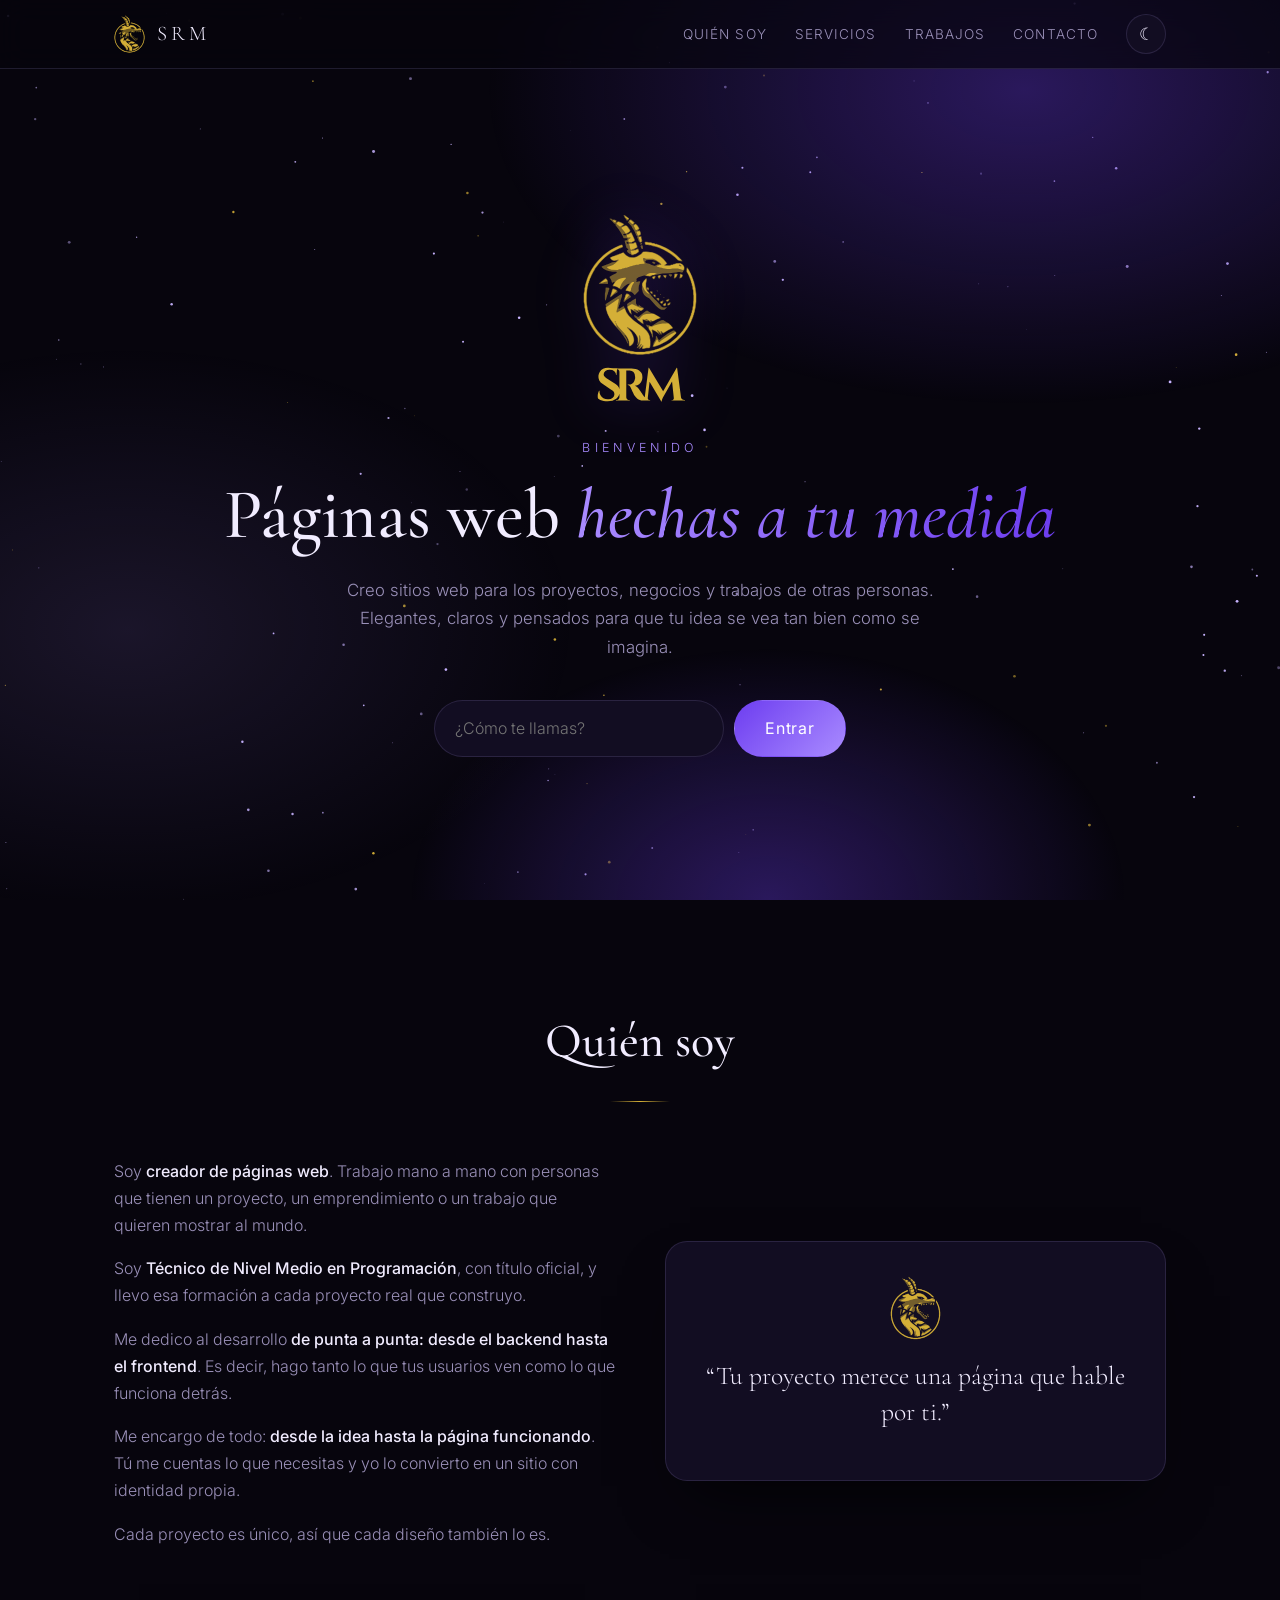
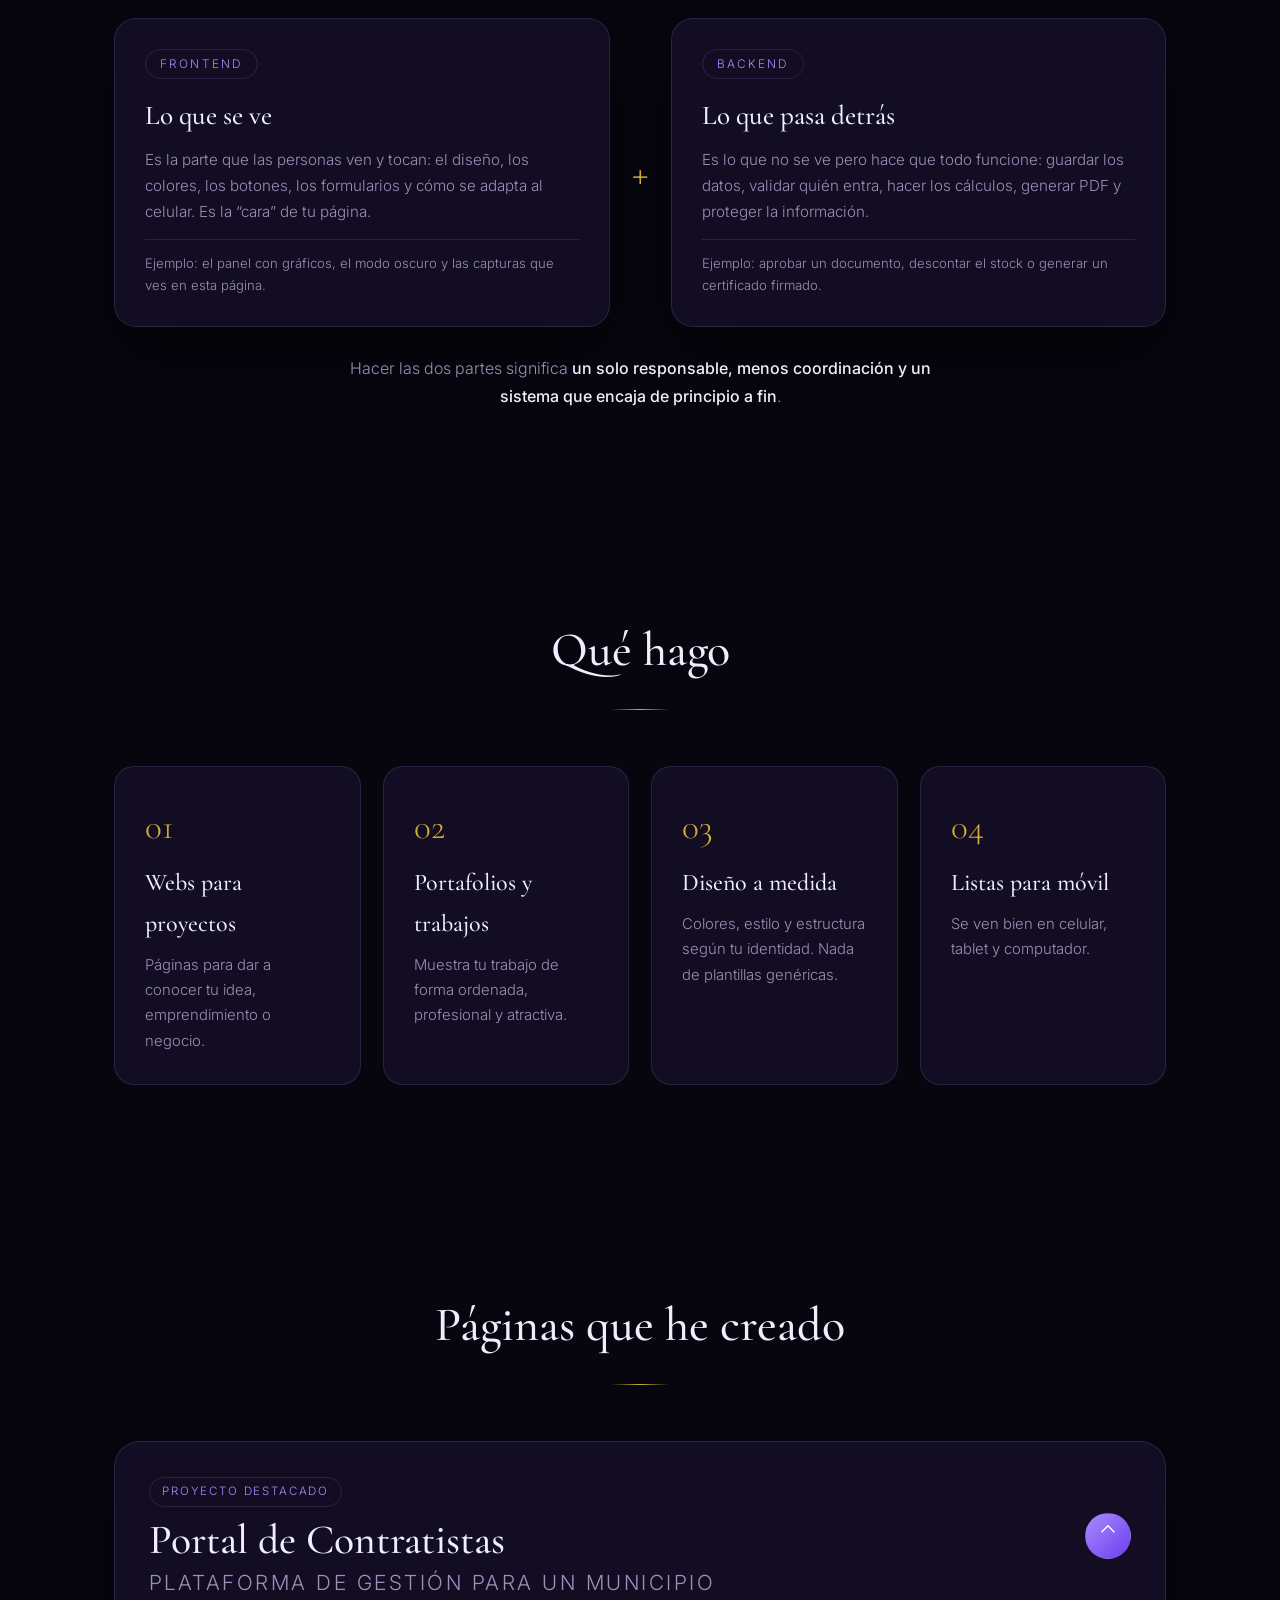
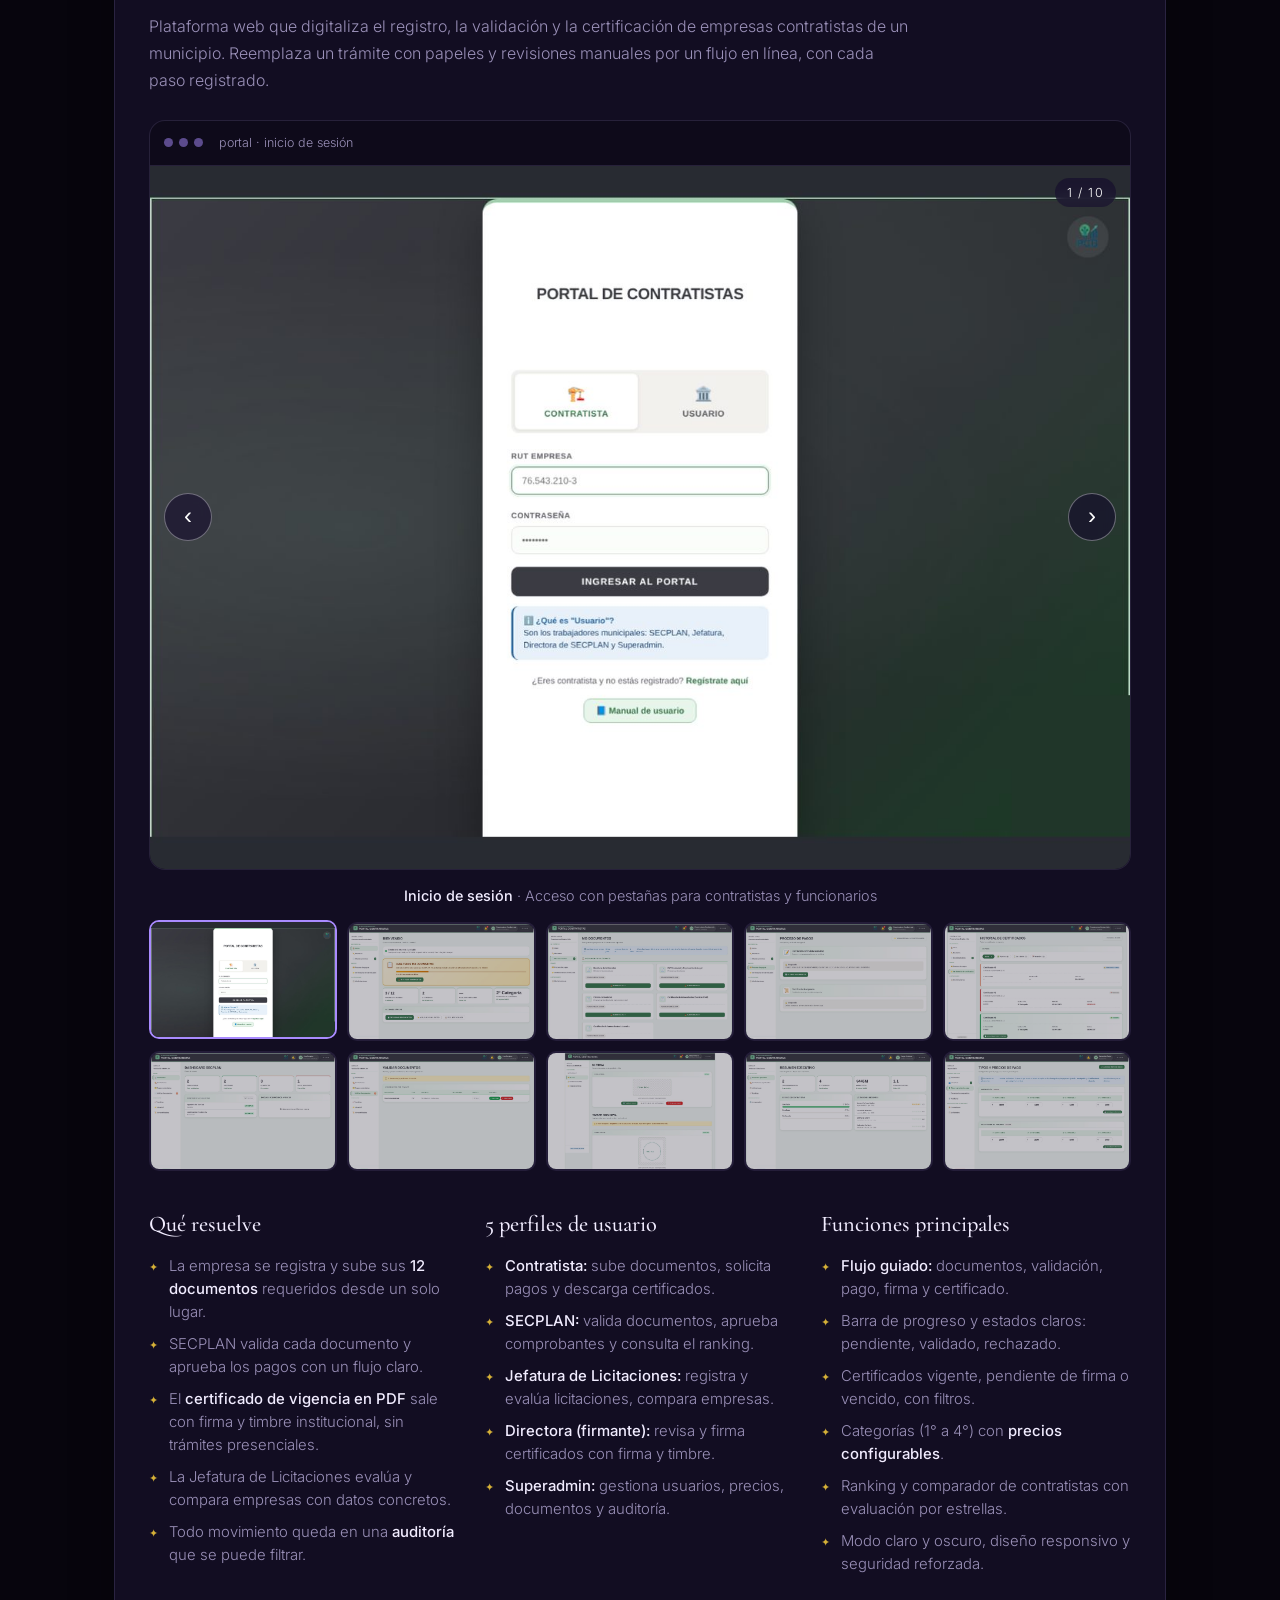
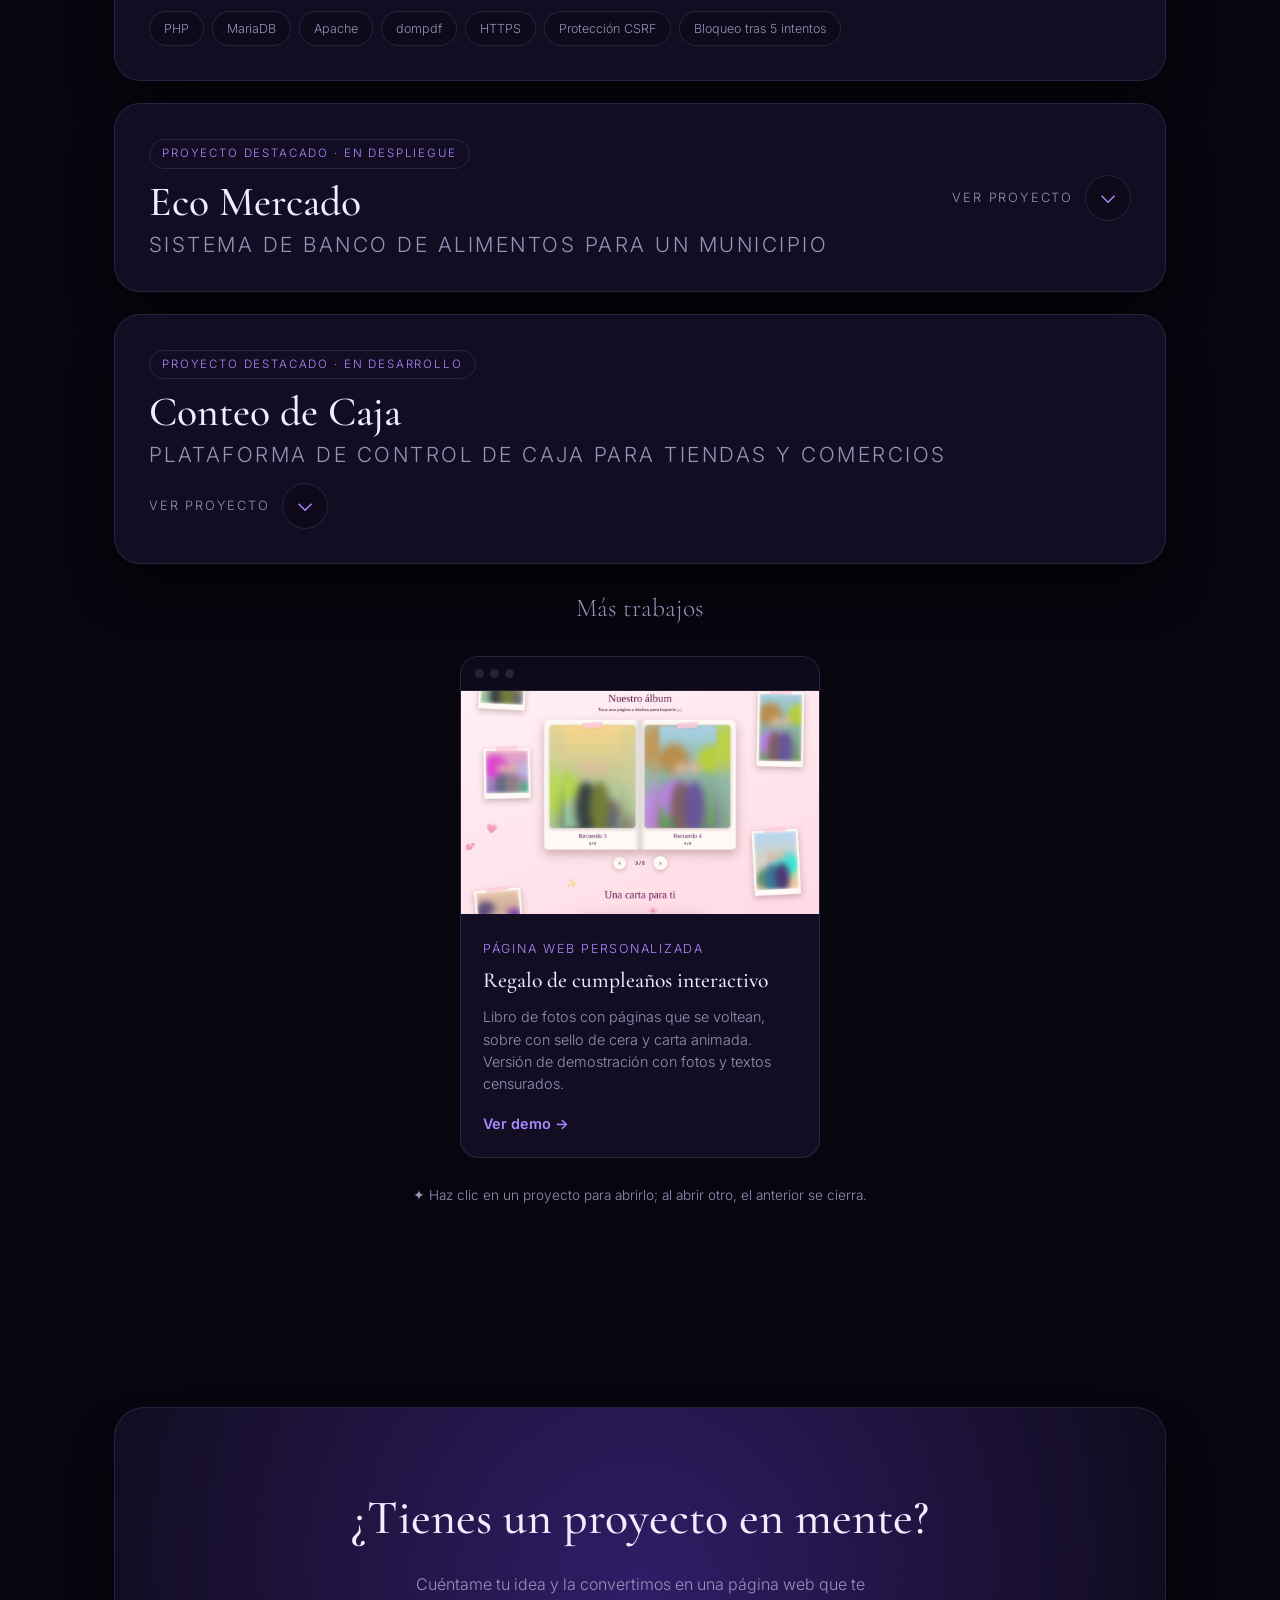
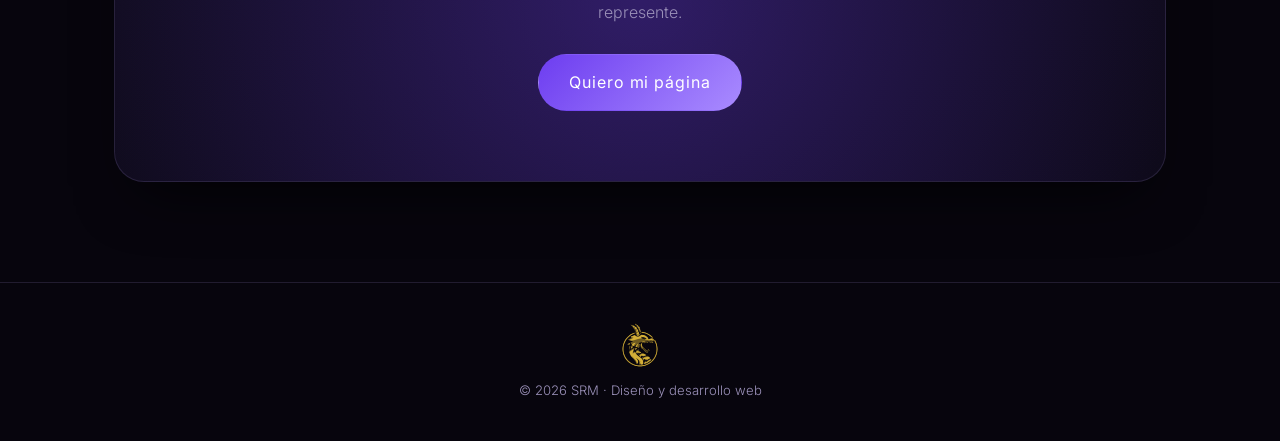
==== commit 5a63674e: "Agregar proyecto Conteo de Caja al portafolio Nueva sección con 11 capturas (datos ficticios), descr" ====
--- a/index.html
+++ b/index.html
@@ -145,6 +145,23 @@
   <div class="chips"><span class="chip">PHP 8</span><span class="chip">MariaDB</span><span class="chip">PDO</span><span class="chip">FPDF</span><span class="chip">PhpSpreadsheet</span><span class="chip">Control de acceso por rol</span><span class="chip">54/54 pruebas de seguridad</span><span class="chip">Pensado para la Ley 21.719</span></div>
 </div></div>
 </article>
+<article class="feat reveal" data-key="conteo" data-desc='["Acceso con usuario y contraseña, con tema claro y oscuro", "Panel del SuperAdmin con los totales del turno y accesos rápidos", "Apertura con efectivo inicial y referencia del último cierre", "Registro de ventas con cálculo de vuelto al instante", "Cierre con conteo de efectivo, Caja Vecina y confirmación", "Totales del período, formas de pago y estado de cada caja", "Calendario mensual con los ingresos y gastos de cada día", "Detalle del día: cajas, diferencias y desplegables con filtros", "Reporte PDF del día, listo para imprimir o guardar", "Portal de bienvenida del Propietario, con accesos acotados a su rol", "El mismo resumen general con tema oscuro"]'>
+  <div class="feat-head" role="button" tabindex="0" aria-expanded="false"><div>
+    <span class="badge">Proyecto destacado · En desarrollo</span>
+    <h3>Conteo de Caja<small>Plataforma de control de caja para tiendas y comercios</small></h3>
+  </div><span class="more"><em>Ver proyecto</em><span class="chev" aria-hidden="true">⌄</span></span></div>
+  <div class="feat-body"><div class="feat-inner">
+  <p class="intro">Plataforma web para llevar el control diario de la caja de un comercio: apertura y cierre de turno, ventas por forma de pago, retiros con motivo y reportes claros para el dueño. Reemplaza cuadernos y planillas por un flujo ordenado, con cada movimiento registrado.</p>
+  <div class="viewer" tabindex="0" aria-label="Capturas del proyecto: usa las flechas para cambiar">
+    <div class="bar"><i></i><i></i><i></i><span class="vTitle"></span></div>
+    <div class="stage"><button class="arrow prev" type="button" aria-label="Captura anterior">‹</button><img class="vImg" alt=""><button class="arrow next" type="button" aria-label="Captura siguiente">›</button><span class="counter vCount"></span></div>
+  </div>
+  <p class="cap-line"><b class="vName"></b> · <span class="vDesc"></span></p>
+  <div class="thumbs"><button class="thumb on" data-n="0" aria-label="Inicio de sesión" type="button"><img src="img/conteo-01.jpg" alt="Inicio de sesión"></button><button class="thumb" data-n="1" aria-label="Panel principal" type="button"><img src="img/conteo-02.jpg" alt="Panel principal"></button><button class="thumb" data-n="2" aria-label="Apertura de caja" type="button"><img src="img/conteo-03.jpg" alt="Apertura de caja"></button><button class="thumb" data-n="3" aria-label="Registro de ventas" type="button"><img src="img/conteo-04.jpg" alt="Registro de ventas"></button><button class="thumb" data-n="4" aria-label="Cierre de caja" type="button"><img src="img/conteo-05.jpg" alt="Cierre de caja"></button><button class="thumb" data-n="5" aria-label="Resumen general" type="button"><img src="img/conteo-06.jpg" alt="Resumen general"></button><button class="thumb" data-n="6" aria-label="Calendario mensual" type="button"><img src="img/conteo-07.jpg" alt="Calendario mensual"></button><button class="thumb" data-n="7" aria-label="Detalle del día" type="button"><img src="img/conteo-08.jpg" alt="Detalle del día"></button><button class="thumb" data-n="8" aria-label="Reporte PDF del día" type="button"><img src="img/conteo-09.jpg" alt="Reporte PDF del día"></button><button class="thumb" data-n="9" aria-label="Portal del propietario" type="button"><img src="img/conteo-10.jpg" alt="Portal del propietario"></button><button class="thumb" data-n="10" aria-label="Tema oscuro" type="button"><img src="img/conteo-11.jpg" alt="Tema oscuro"></button></div>
+  <div class="feat-cols"><div><h4>Qué resuelve</h4><ul><li>Cada turno termina con un <b>conteo de efectivo</b> que muestra si la caja cuadra: cuadrada, sobrante o faltante.</li><li>El dueño ve <b>cómo le fue al negocio</b> sin planillas: por período, por forma de pago y por caja.</li><li>Un <b>calendario</b> con cada día del mes, sus cajas, ingresos y gastos, y un PDF del día.</li><li><b>Caja Vecina</b> se registra aparte, como subingreso, sin mezclarse con las ventas.</li><li>Todo movimiento queda auditado y la sesión se cierra sola por inactividad.</li></ul></div><div><h4>3 perfiles de usuario</h4><ul><li><b>Cajero:</b> abre y cierra su caja, registra ventas (con vuelto) y retiros.</li><li><b>Propietario:</b> supervisa resúmenes, ingresos, salidas y calendario; puede cerrar la caja, no abrirla.</li><li><b>SuperAdmin:</b> administra usuarios y roles, y revisa la auditoría.</li></ul></div><div><h4>Funciones principales</h4><ul><li><b>Una sola caja abierta</b> a la vez, garantizado desde la base de datos.</li><li>Ventas en efectivo con <b>cálculo de vuelto</b>, débito y crédito.</li><li>Retiros con motivo y descripción obligatoria.</li><li>Montos con formato chileno (000.000.000) y puntos de miles automáticos.</li><li><b>Manual de usuario</b> integrado para cada rol, descargable en PDF.</li><li>Tema claro y oscuro; funciona en computador, tablet y celular.</li></ul></div></div>
+  <div class="chips"><span class="chip">PHP 8</span><span class="chip">MariaDB</span><span class="chip">PDO</span><span class="chip">dompdf</span><span class="chip">Control de acceso por rol</span><span class="chip">Protección CSRF</span><span class="chip">Cierre por inactividad</span><span class="chip">Límite de intentos de acceso</span></div>
+</div></div>
+</article>
 <div class="lb" id="lb"><button class="arrow prev" id="lbPrev" aria-label="Anterior" type="button">‹</button><img id="lbImg" alt=""><button class="arrow next" id="lbNext" aria-label="Siguiente" type="button">›</button></div>
 <p class="more-t reveal">Más trabajos</p>
 <div class="grid" id="grid"></div>
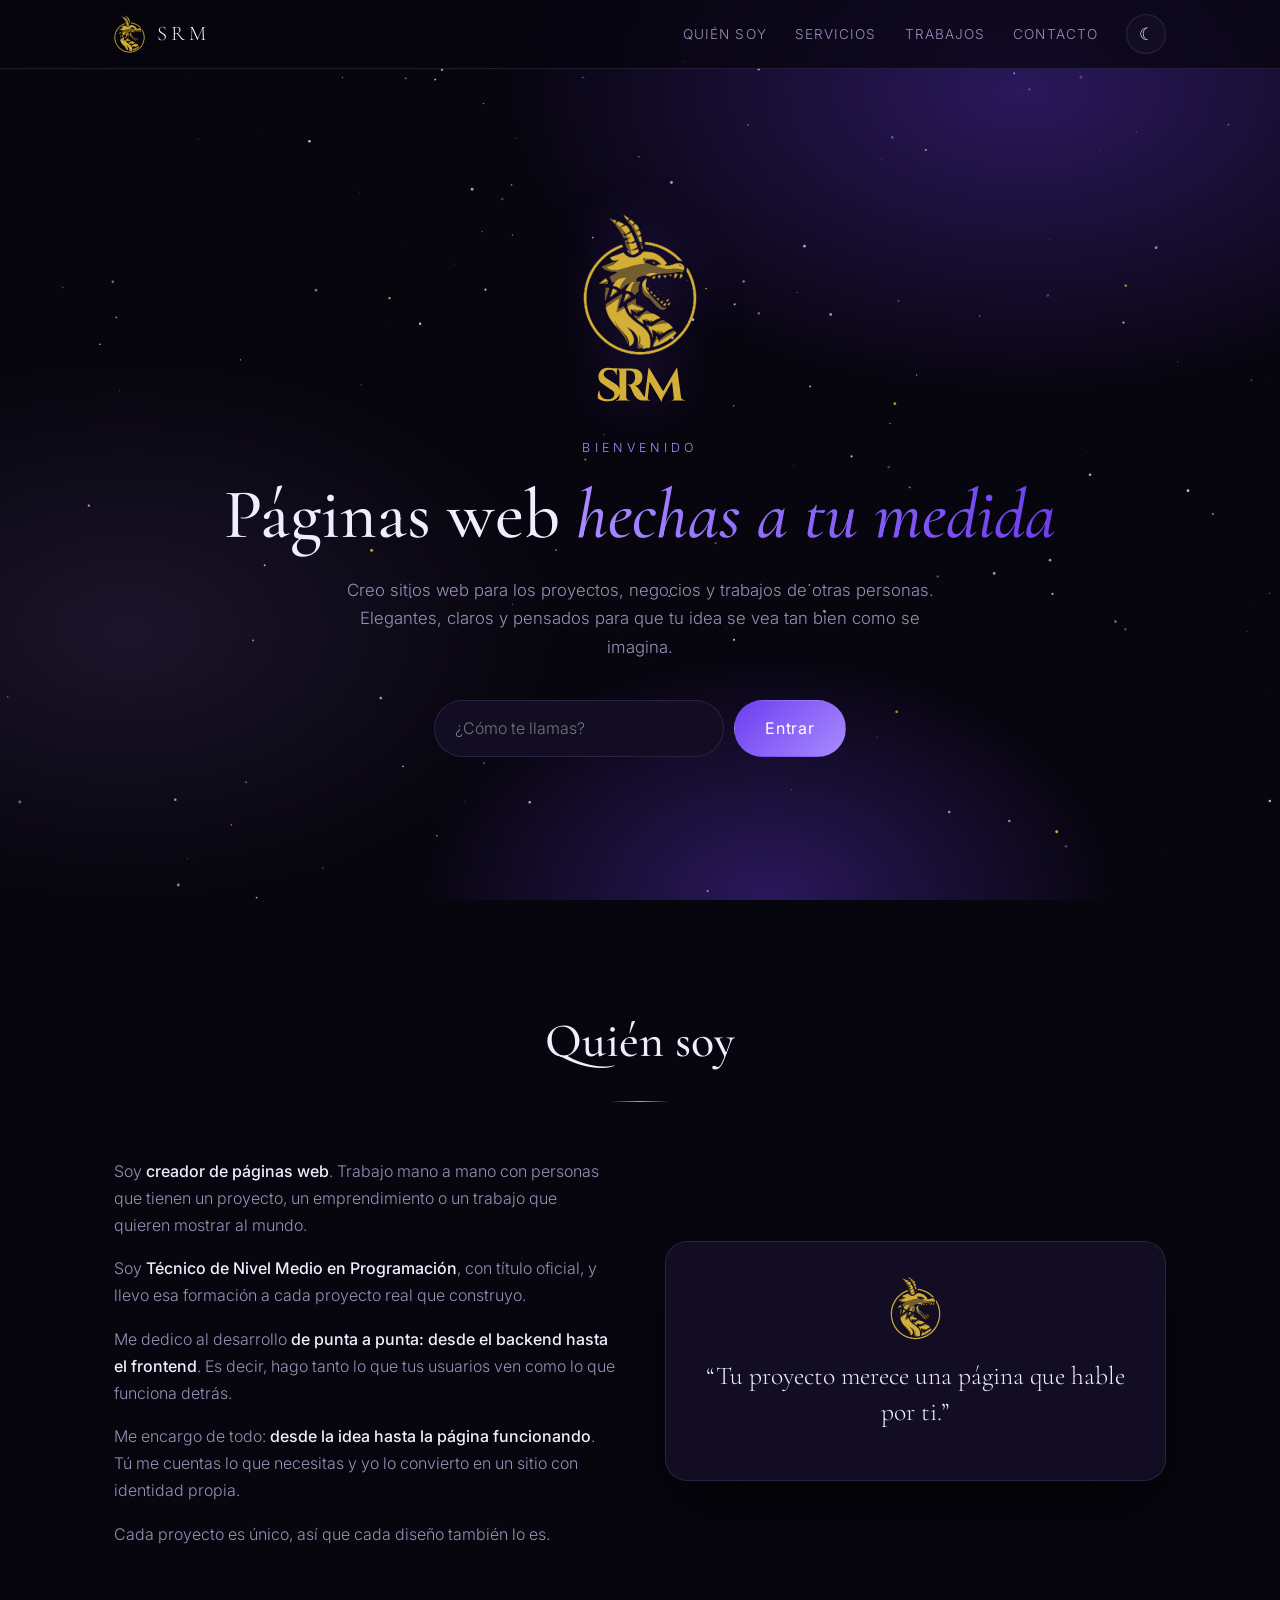
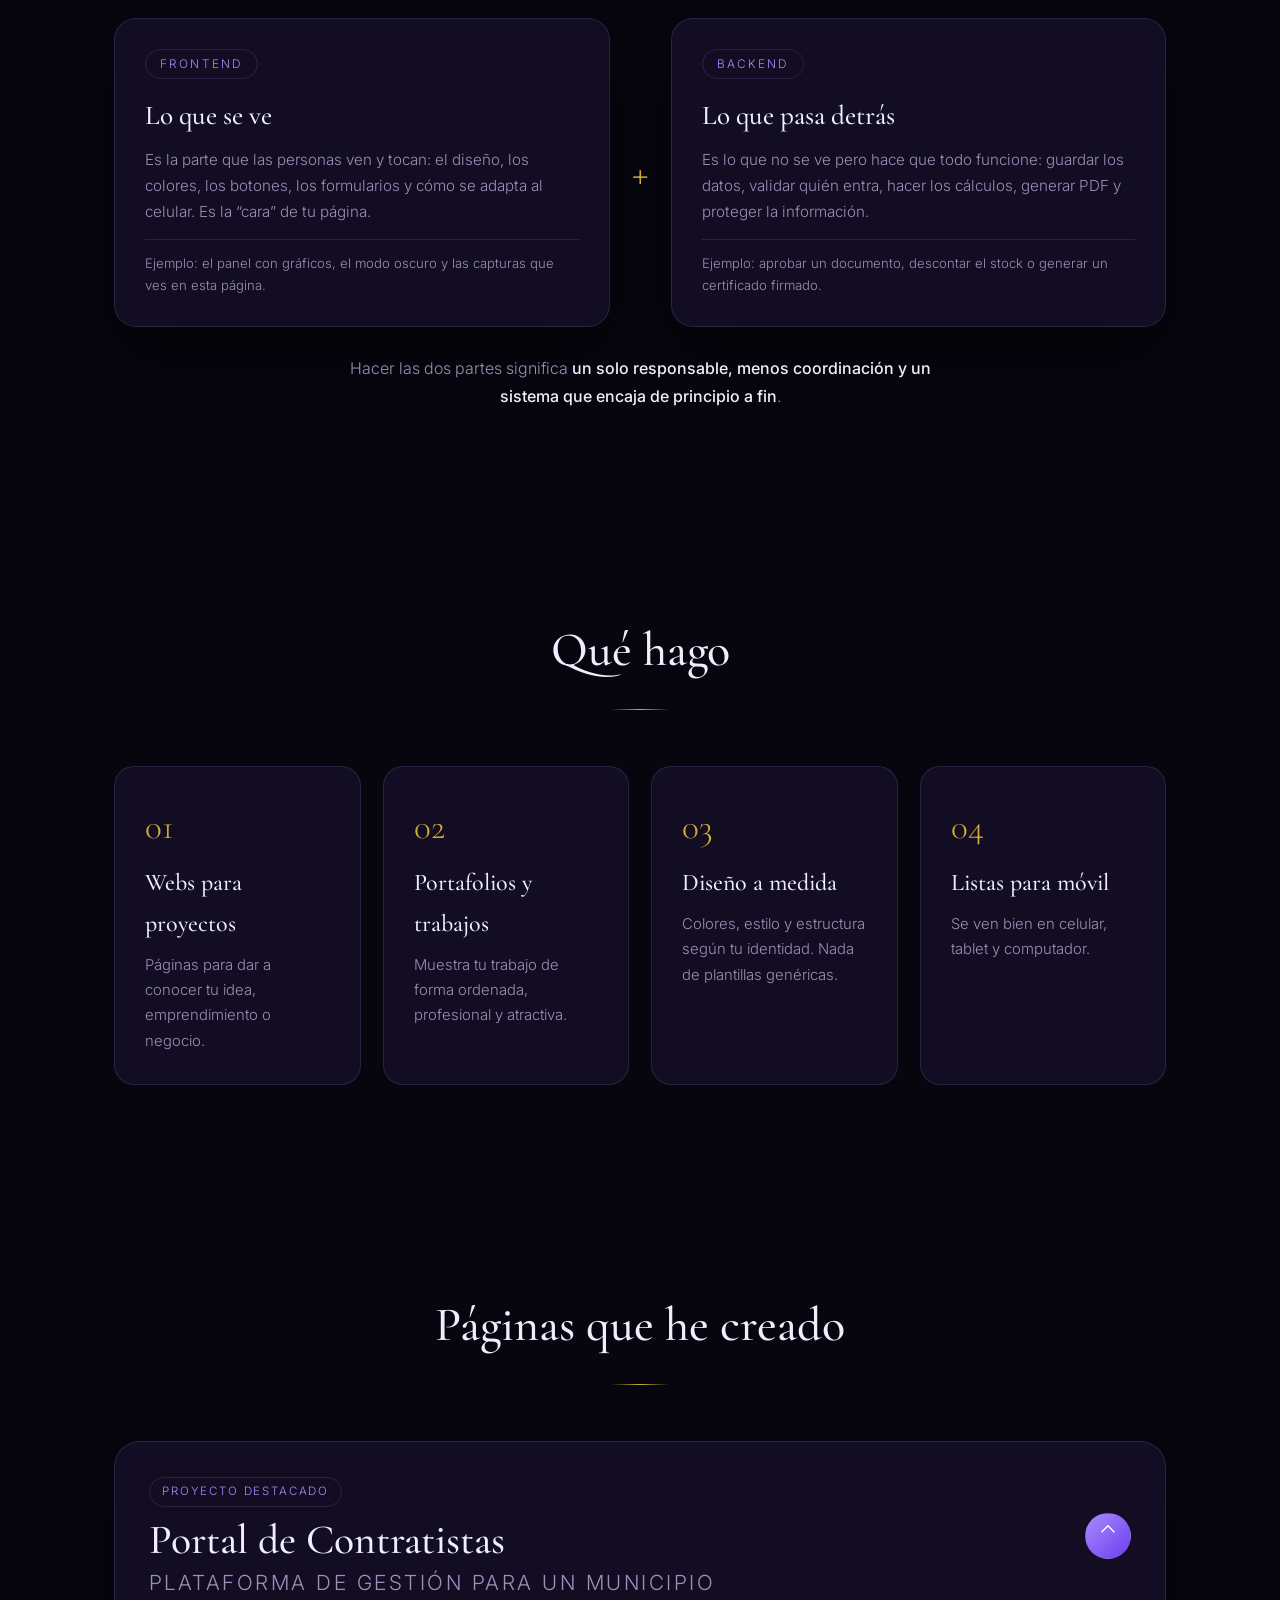
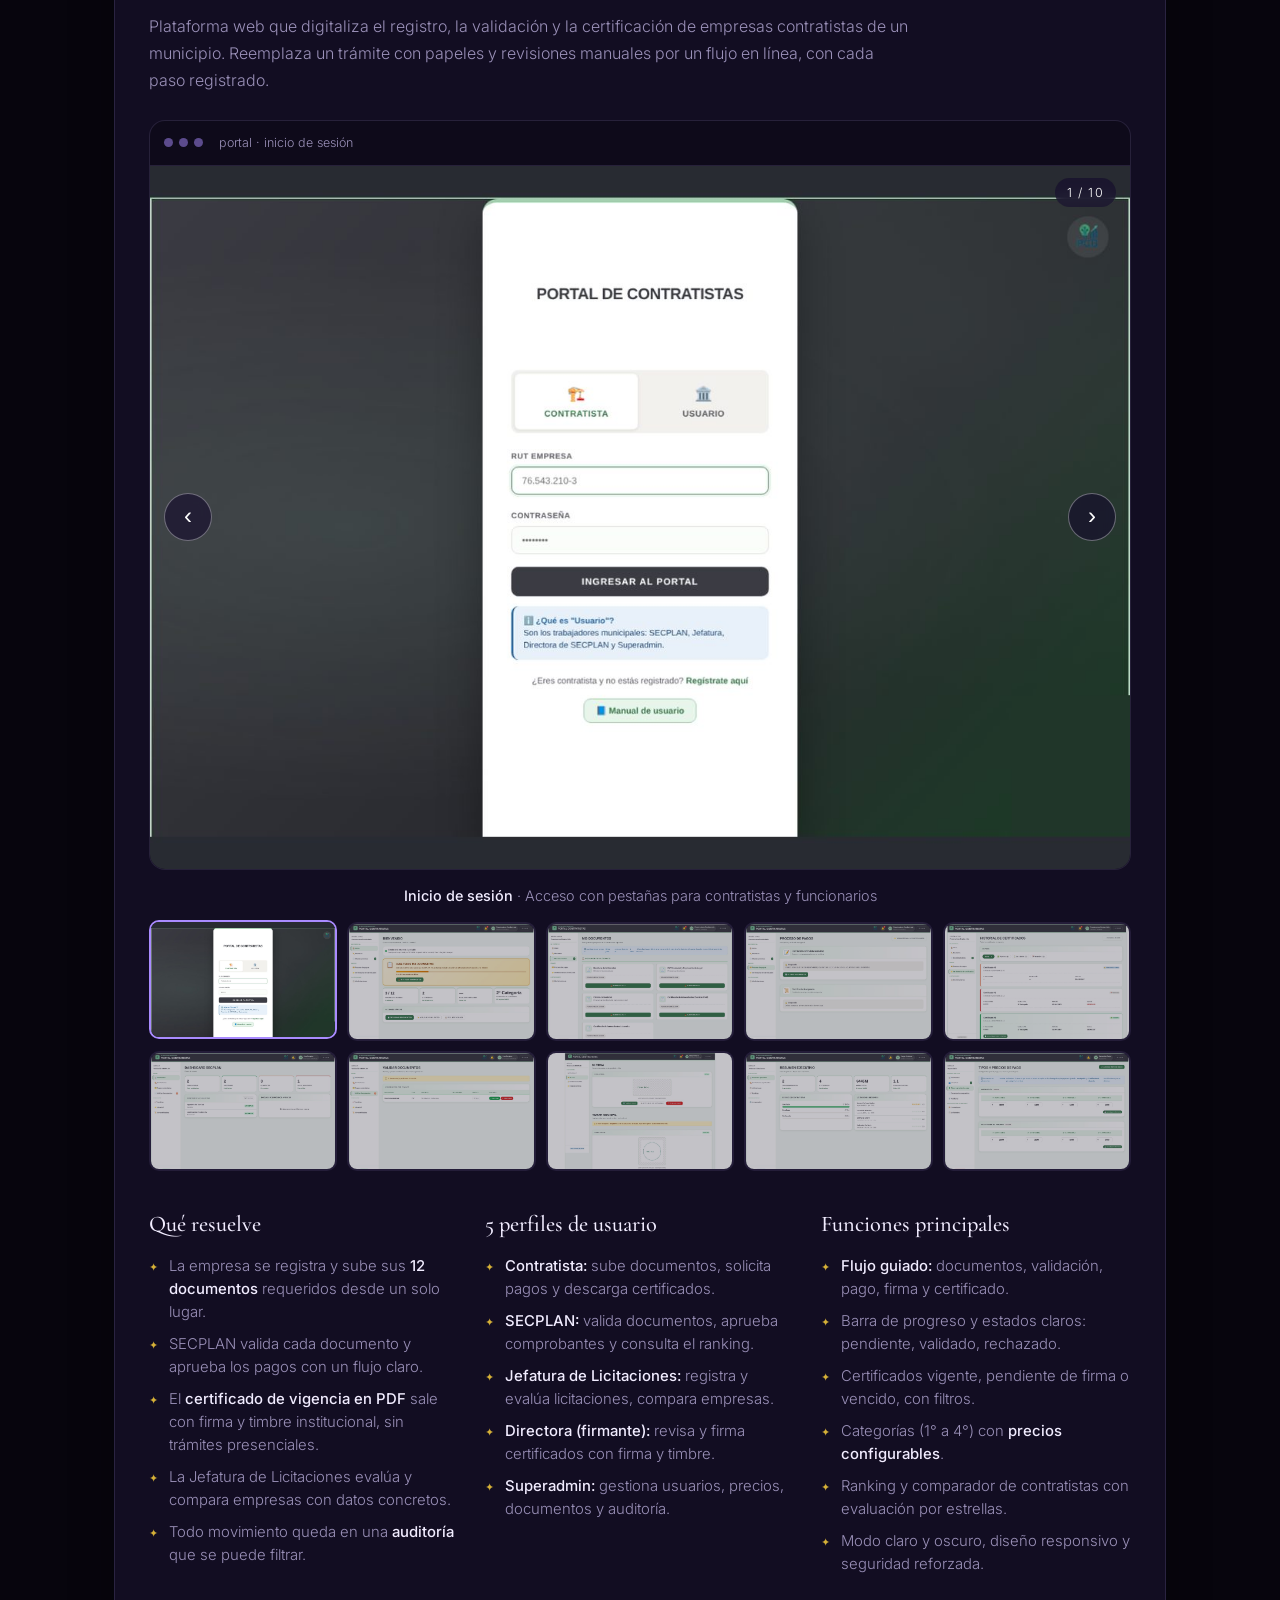
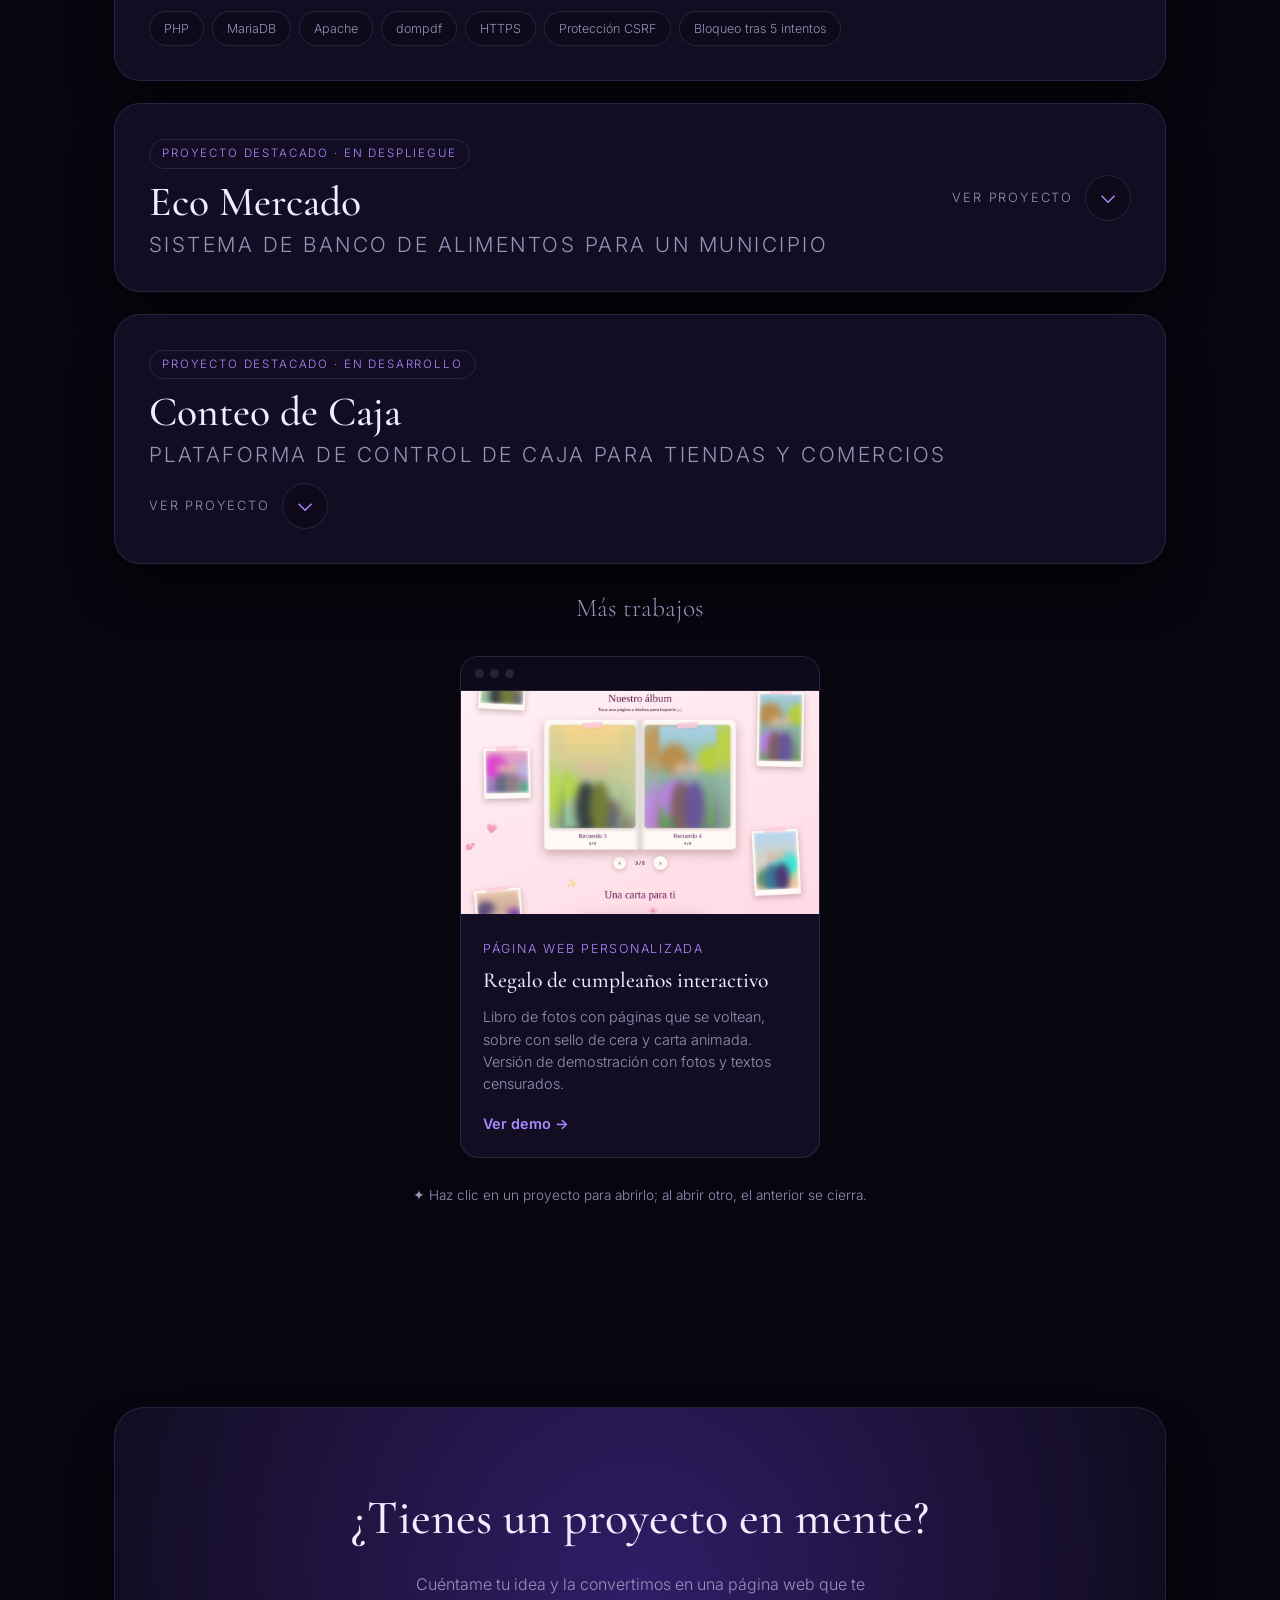
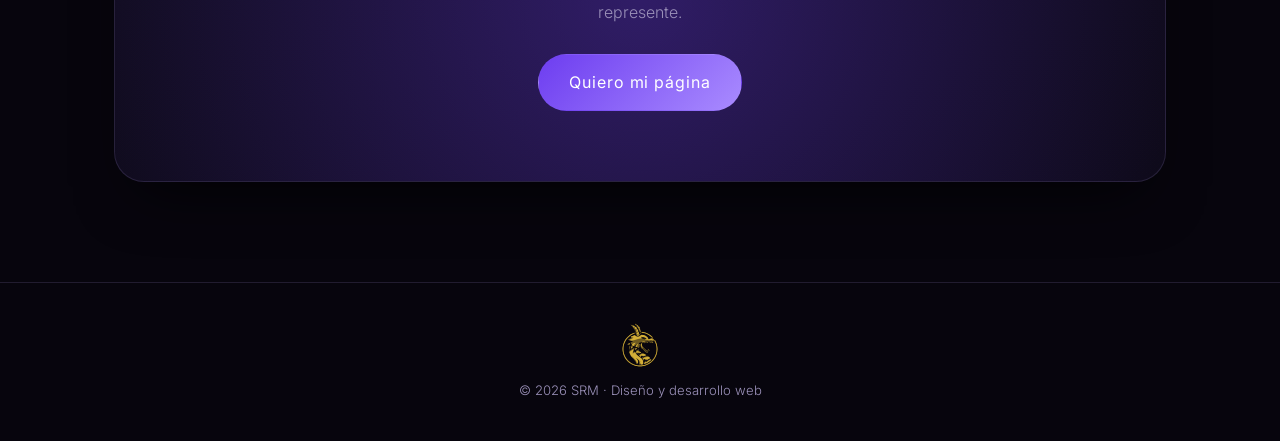
==== commit ebfd185f: "Arreglar botón de Gmail: abrir el redactor de Gmail en computador y mailto en celular Co-Authored-By" ====
--- a/index.html
+++ b/index.html
@@ -185,7 +185,7 @@
     <h3 class="serif" id="cmT">¿Cómo prefieres contactarme?</h3>
     <p>Elige el medio que te quede más cómodo.</p>
     <div class="cm-list">
-      <a class="cm-it" href="mailto:matiasmatua3@gmail.com?subject=Cotizaci%C3%B3n%20p%C3%A1gina%20web">
+      <a class="cm-it" id="cmGmail" href="https://mail.google.com/mail/?view=cm&fs=1&to=matiasmatua3%40gmail.com&su=Cotizaci%C3%B3n%20p%C3%A1gina%20web&body=Hola%2C%20quiero%20cotizar%20una%20p%C3%A1gina%20web.%20Mi%20proyecto%20es%3A%20" target="_blank" rel="noopener" data-mailto="mailto:matiasmatua3@gmail.com?subject=Cotizaci%C3%B3n%20p%C3%A1gina%20web&body=Hola%2C%20quiero%20cotizar%20una%20p%C3%A1gina%20web.%20Mi%20proyecto%20es%3A%20">
         <span class="cm-ic" style="background:#fff"><svg viewBox="0 0 32 32" width="30" height="30"><path fill="#4285F4" d="M4 8.500 16 17.500v-6L8 6.300z" opacity="0"/><path fill="#EA4335" d="M4 9.300v13.200c0 .8.700 1.500 1.500 1.500H9V13.400L4 9.300z" opacity="0"/><path fill="#4285F4" d="M5.500 25H9V13.200l-5-3.800v14.100c0 .8.700 1.500 1.500 1.500z"/><path fill="#34A853" d="M23 25h3.500c.8 0 1.500-.7 1.500-1.500V9.400l-5 3.800V25z"/><path fill="#FBBC04" d="M23 8.500v4.700l5-3.800V7.700c0-1.900-2.200-3-3.700-1.800L23 8.500z"/><path fill="#EA4335" d="M9 13.200V8.500l7 5.300 7-5.300v4.700l-7 5.300-7-5.300z"/><path fill="#C5221F" d="M4 7.700v1.700l5 3.800V8.500L7.700 5.900C6.200 4.700 4 5.800 4 7.700z"/></svg></span>
         <span class="cm-tx"><b>Gmail</b><small>matiasmatua3@gmail.com</small></span><span class="cm-ar">→</span>
       </a>
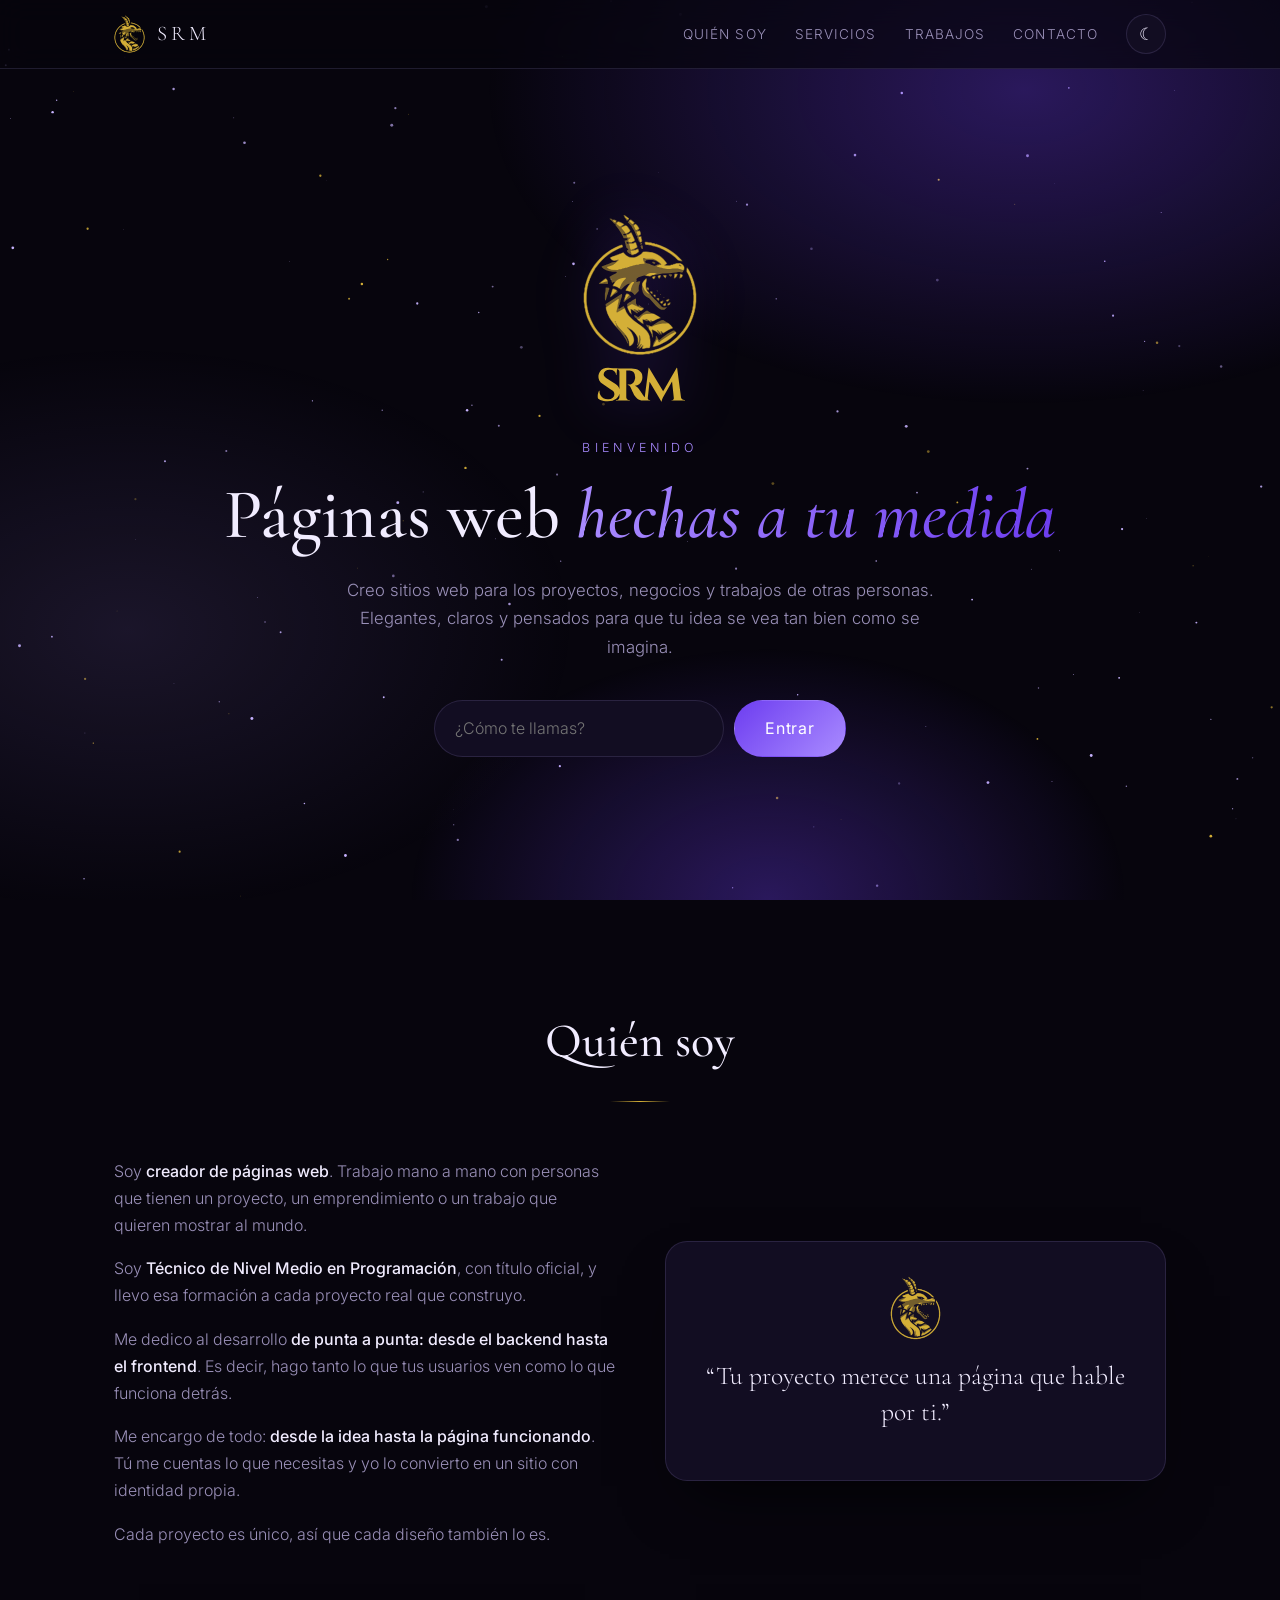
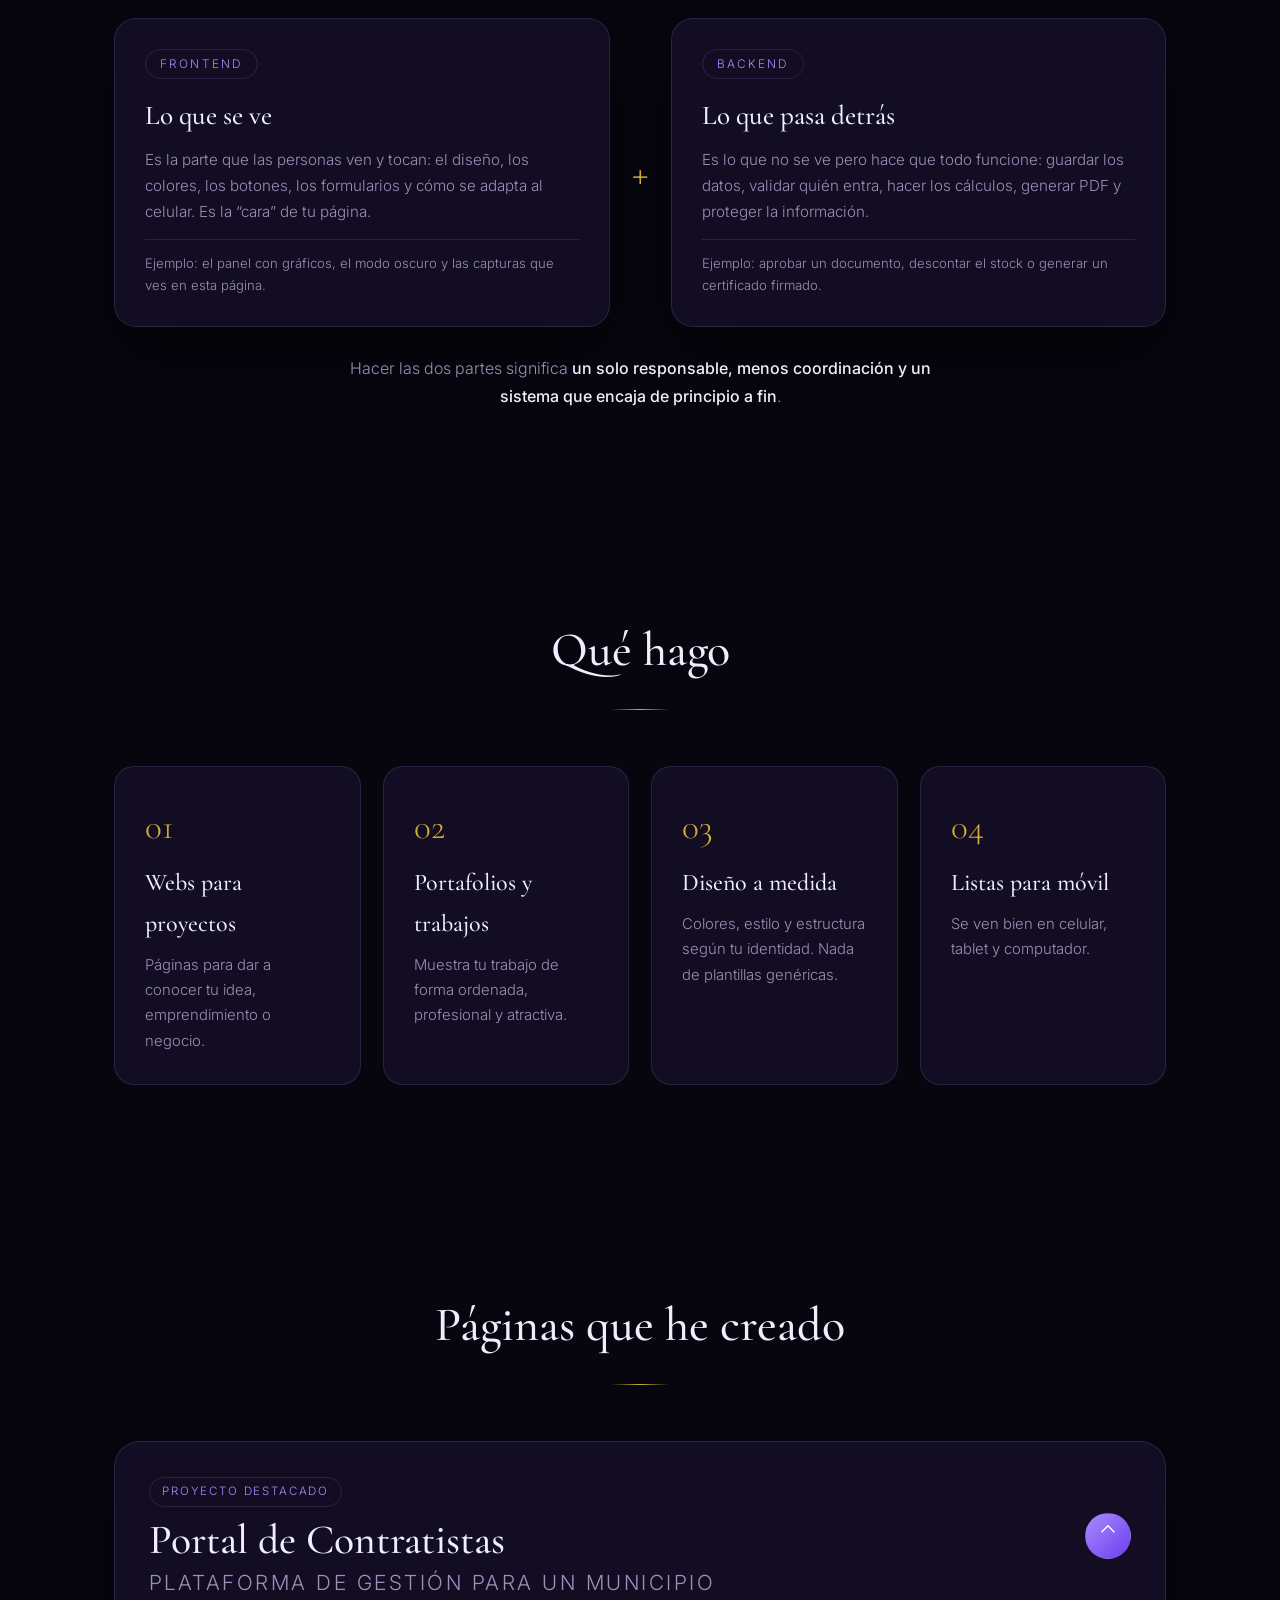
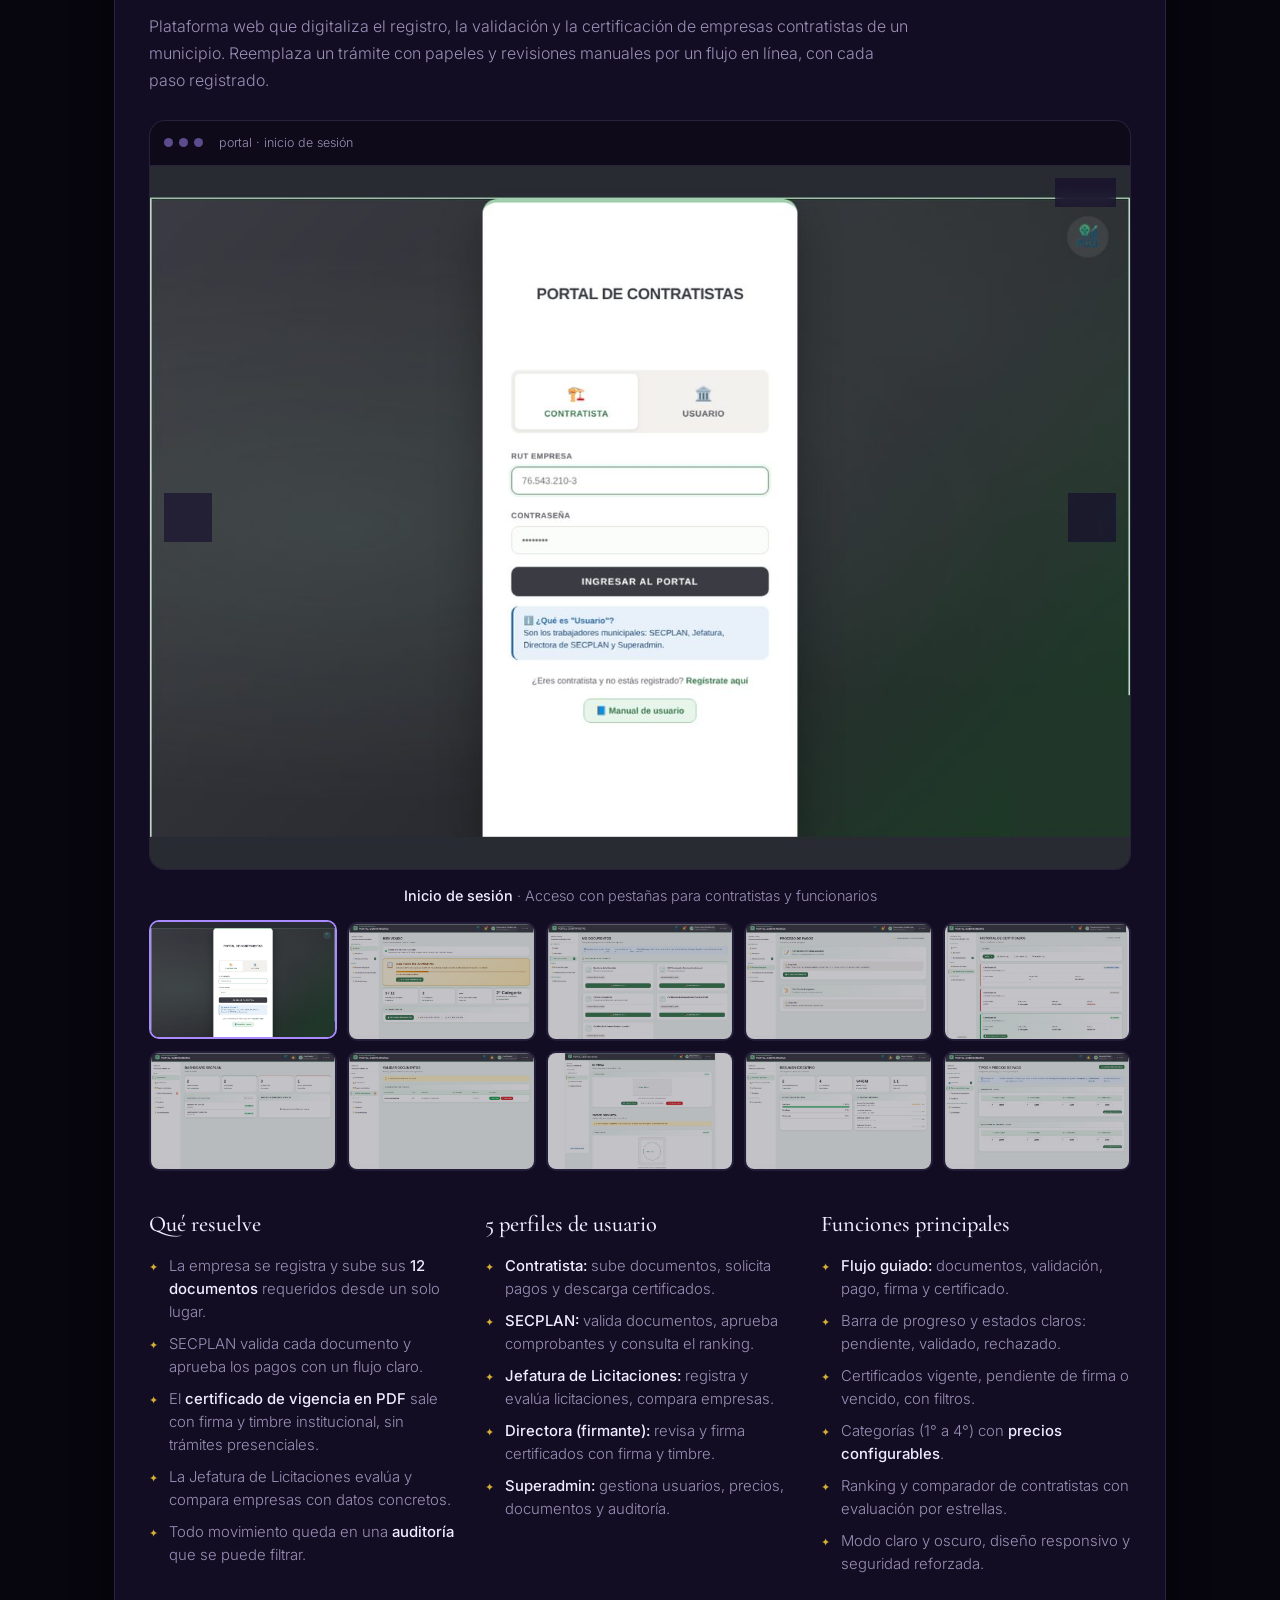
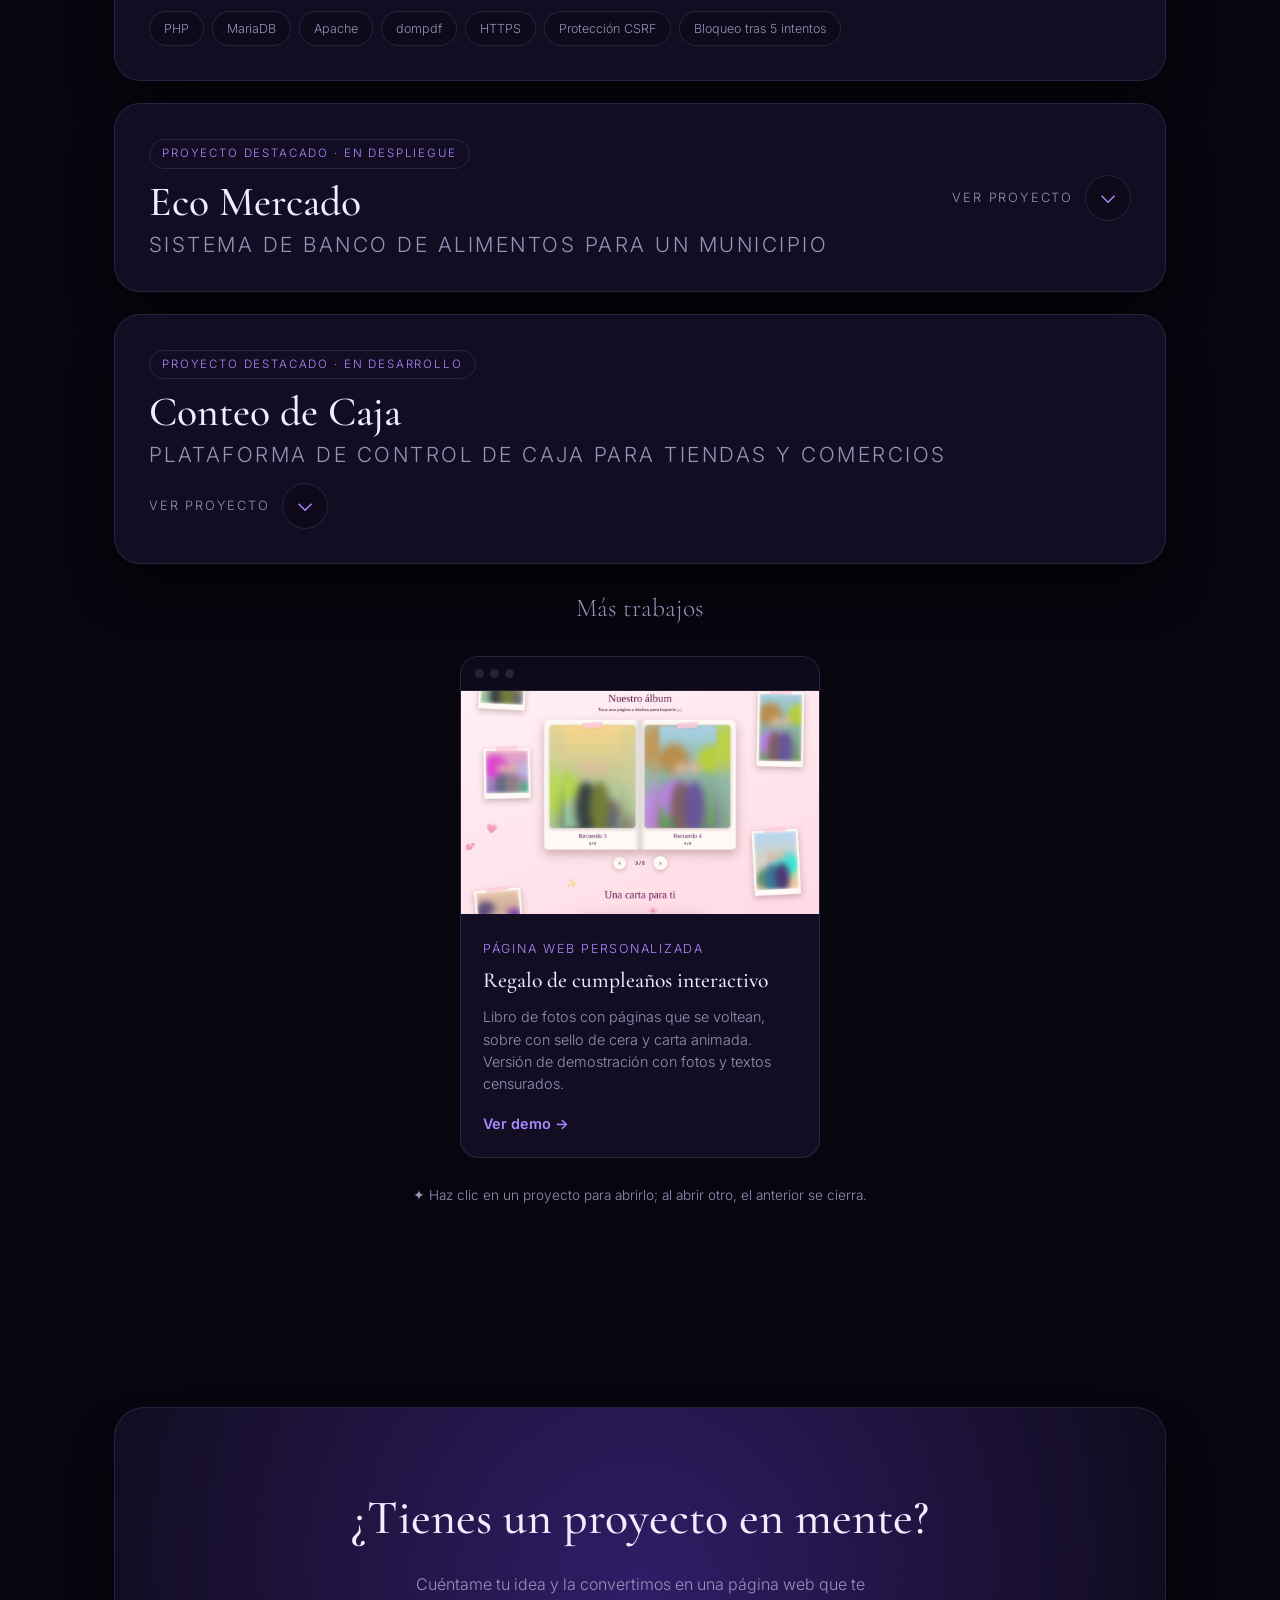
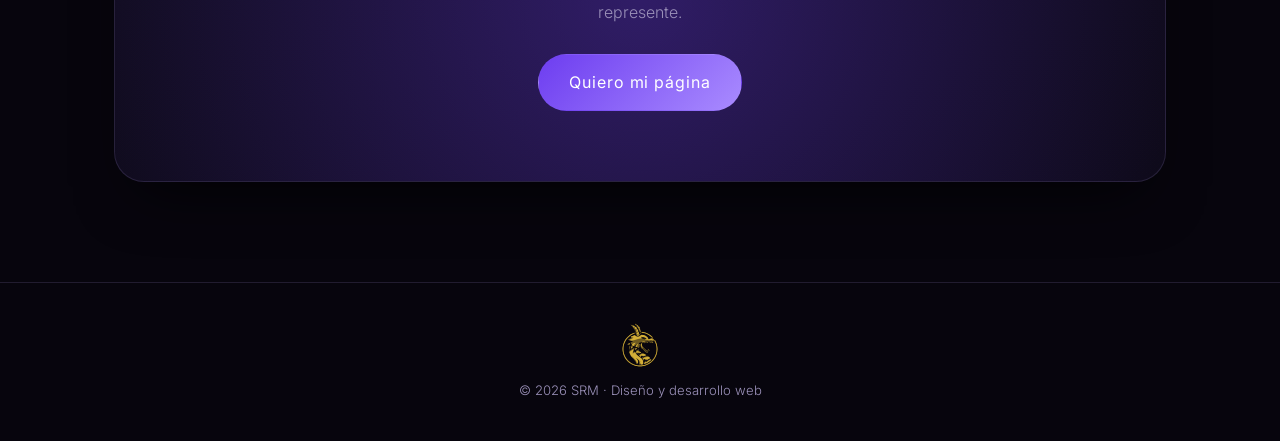
==== commit c0dc91cf: "Gmail: usar el redactor web de Gmail también en celular (el mailto abría otra app) Co-Authored-By: C" ====
--- a/index.html
+++ b/index.html
@@ -185,7 +185,7 @@
     <h3 class="serif" id="cmT">¿Cómo prefieres contactarme?</h3>
     <p>Elige el medio que te quede más cómodo.</p>
     <div class="cm-list">
-      <a class="cm-it" id="cmGmail" href="https://mail.google.com/mail/?view=cm&fs=1&to=matiasmatua3%40gmail.com&su=Cotizaci%C3%B3n%20p%C3%A1gina%20web&body=Hola%2C%20quiero%20cotizar%20una%20p%C3%A1gina%20web.%20Mi%20proyecto%20es%3A%20" target="_blank" rel="noopener" data-mailto="mailto:matiasmatua3@gmail.com?subject=Cotizaci%C3%B3n%20p%C3%A1gina%20web&body=Hola%2C%20quiero%20cotizar%20una%20p%C3%A1gina%20web.%20Mi%20proyecto%20es%3A%20">
+      <a class="cm-it" id="cmGmail" href="https://mail.google.com/mail/?view=cm&fs=1&to=matiasmatua3%40gmail.com&su=Cotizaci%C3%B3n%20p%C3%A1gina%20web&body=Hola%2C%20quiero%20cotizar%20una%20p%C3%A1gina%20web.%20Mi%20proyecto%20es%3A%20" target="_blank" rel="noopener">
         <span class="cm-ic" style="background:#fff"><svg viewBox="0 0 32 32" width="30" height="30"><path fill="#4285F4" d="M4 8.500 16 17.500v-6L8 6.300z" opacity="0"/><path fill="#EA4335" d="M4 9.300v13.200c0 .8.700 1.500 1.500 1.500H9V13.400L4 9.300z" opacity="0"/><path fill="#4285F4" d="M5.500 25H9V13.200l-5-3.800v14.100c0 .8.700 1.500 1.500 1.500z"/><path fill="#34A853" d="M23 25h3.500c.8 0 1.500-.7 1.500-1.500V9.400l-5 3.800V25z"/><path fill="#FBBC04" d="M23 8.500v4.700l5-3.800V7.700c0-1.900-2.200-3-3.700-1.800L23 8.500z"/><path fill="#EA4335" d="M9 13.200V8.500l7 5.300 7-5.300v4.700l-7 5.300-7-5.300z"/><path fill="#C5221F" d="M4 7.700v1.700l5 3.800V8.500L7.700 5.900C6.200 4.700 4 5.800 4 7.700z"/></svg></span>
         <span class="cm-tx"><b>Gmail</b><small>matiasmatua3@gmail.com</small></span><span class="cm-ar">→</span>
       </a>
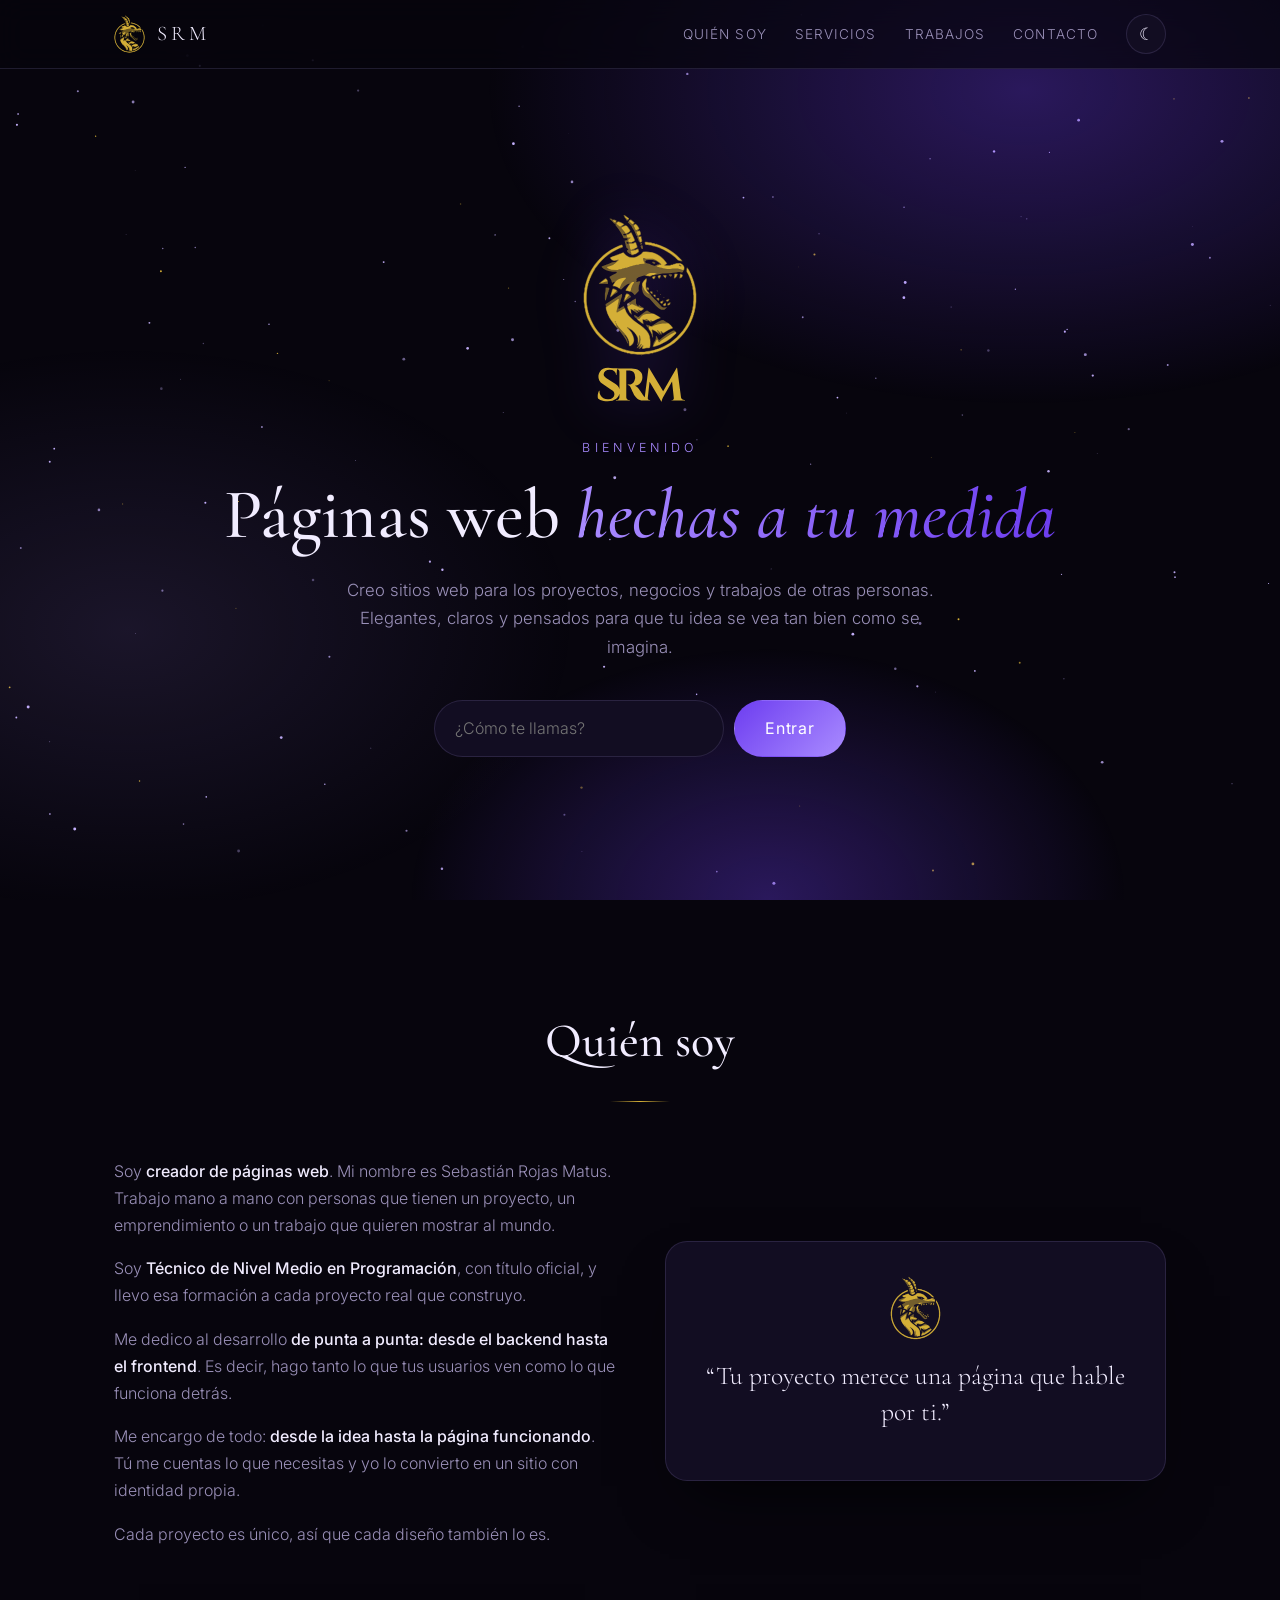
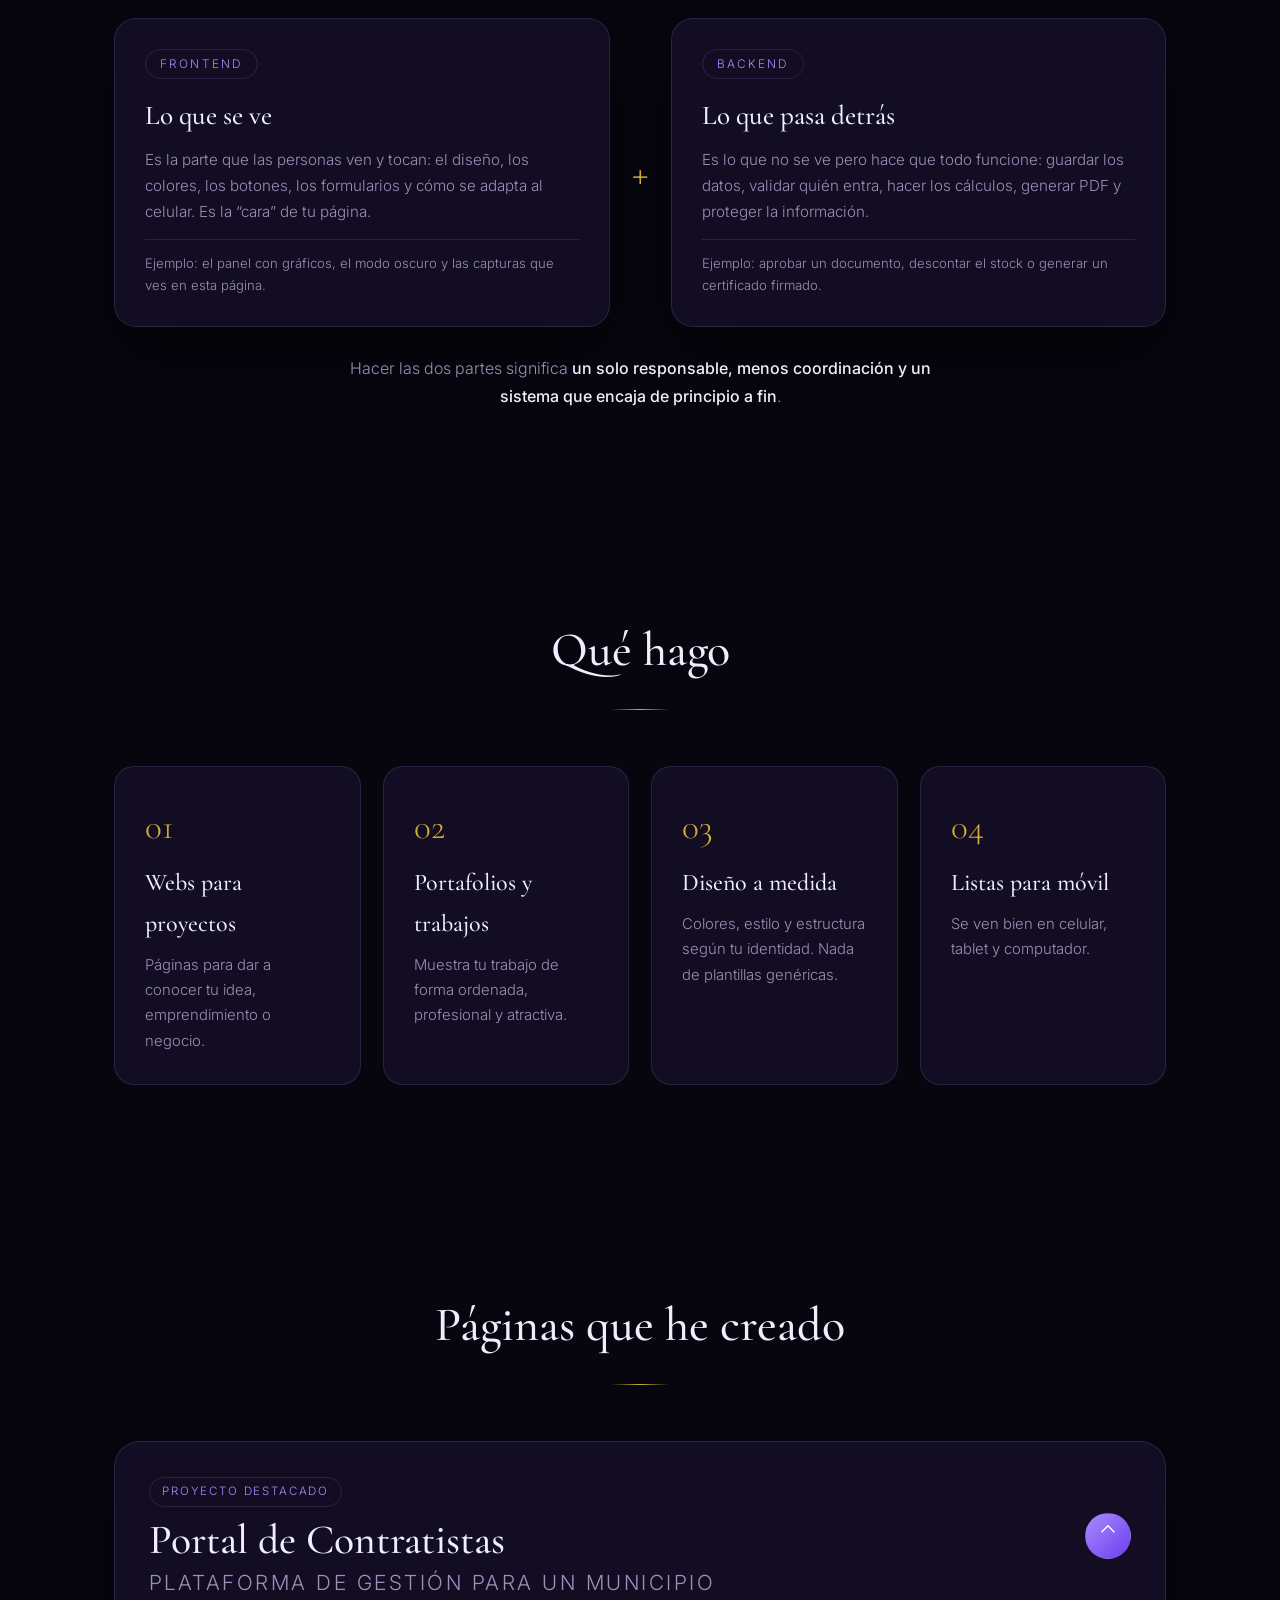
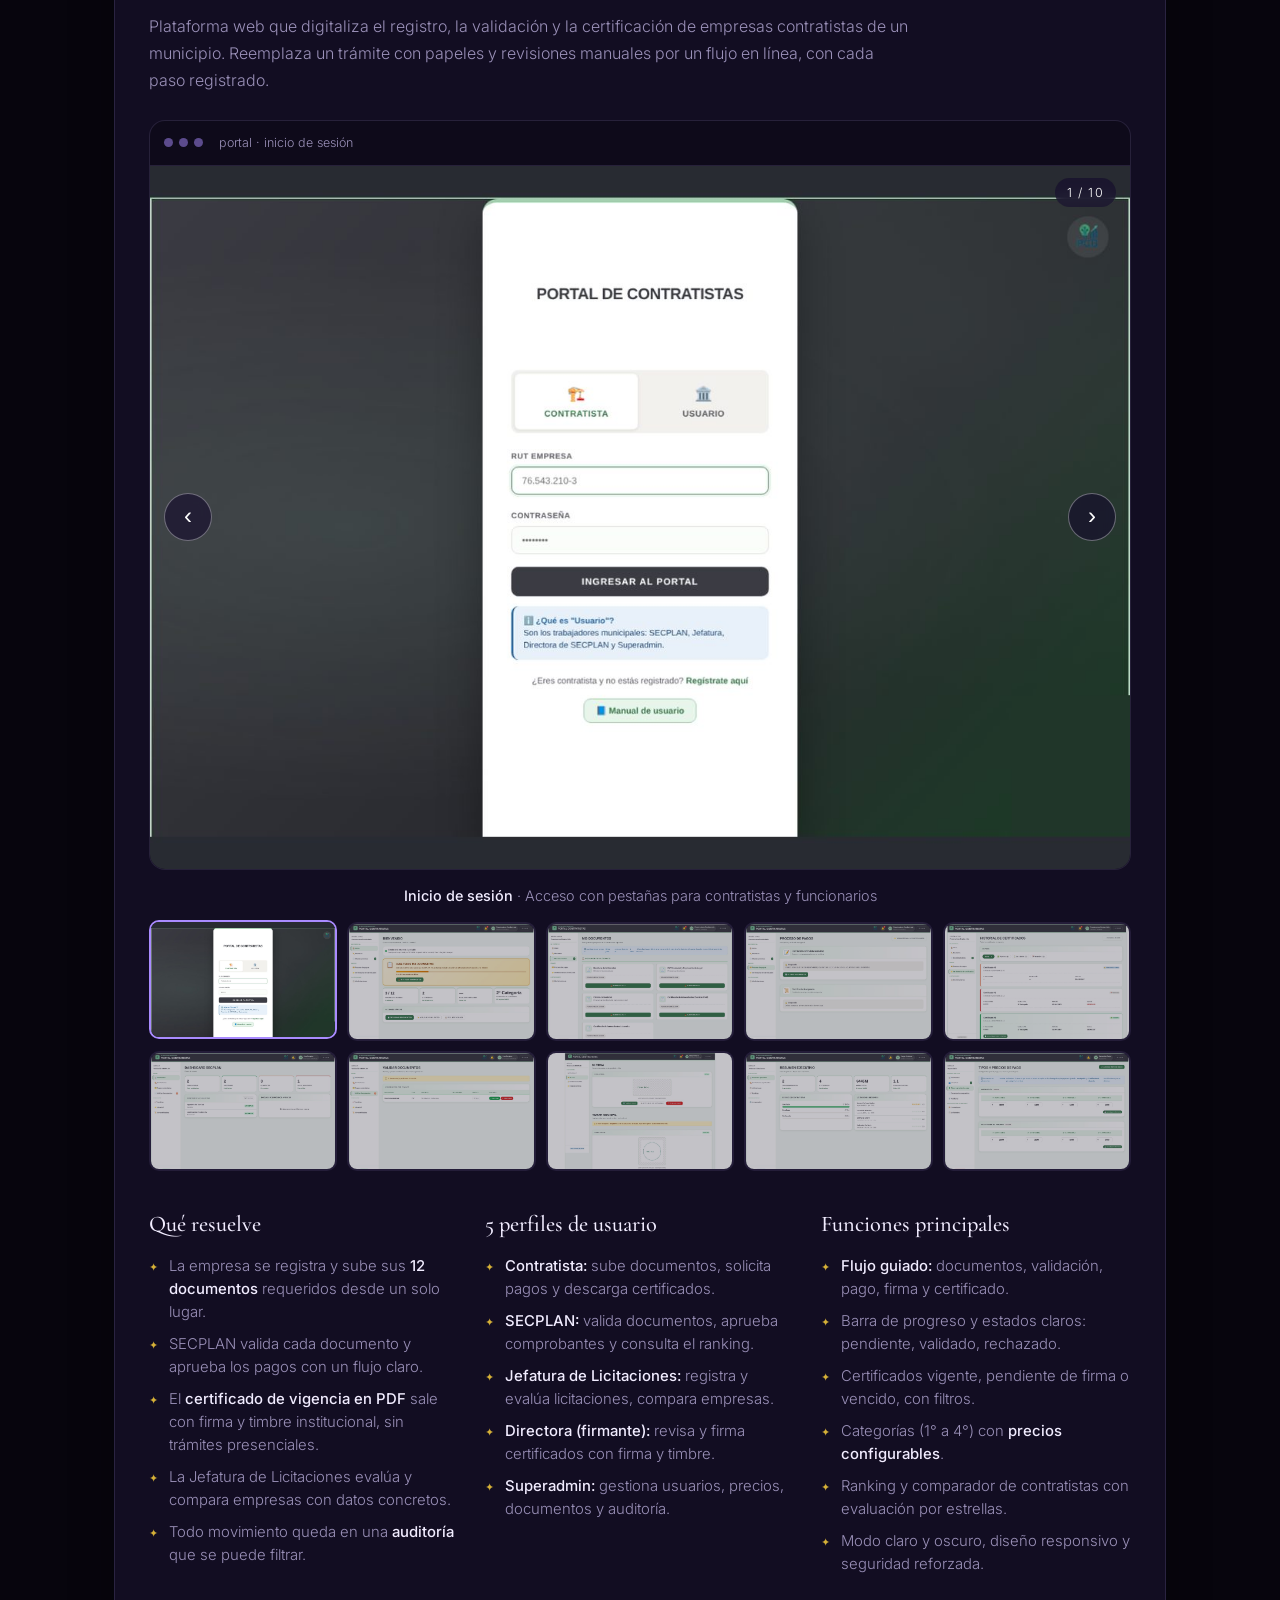
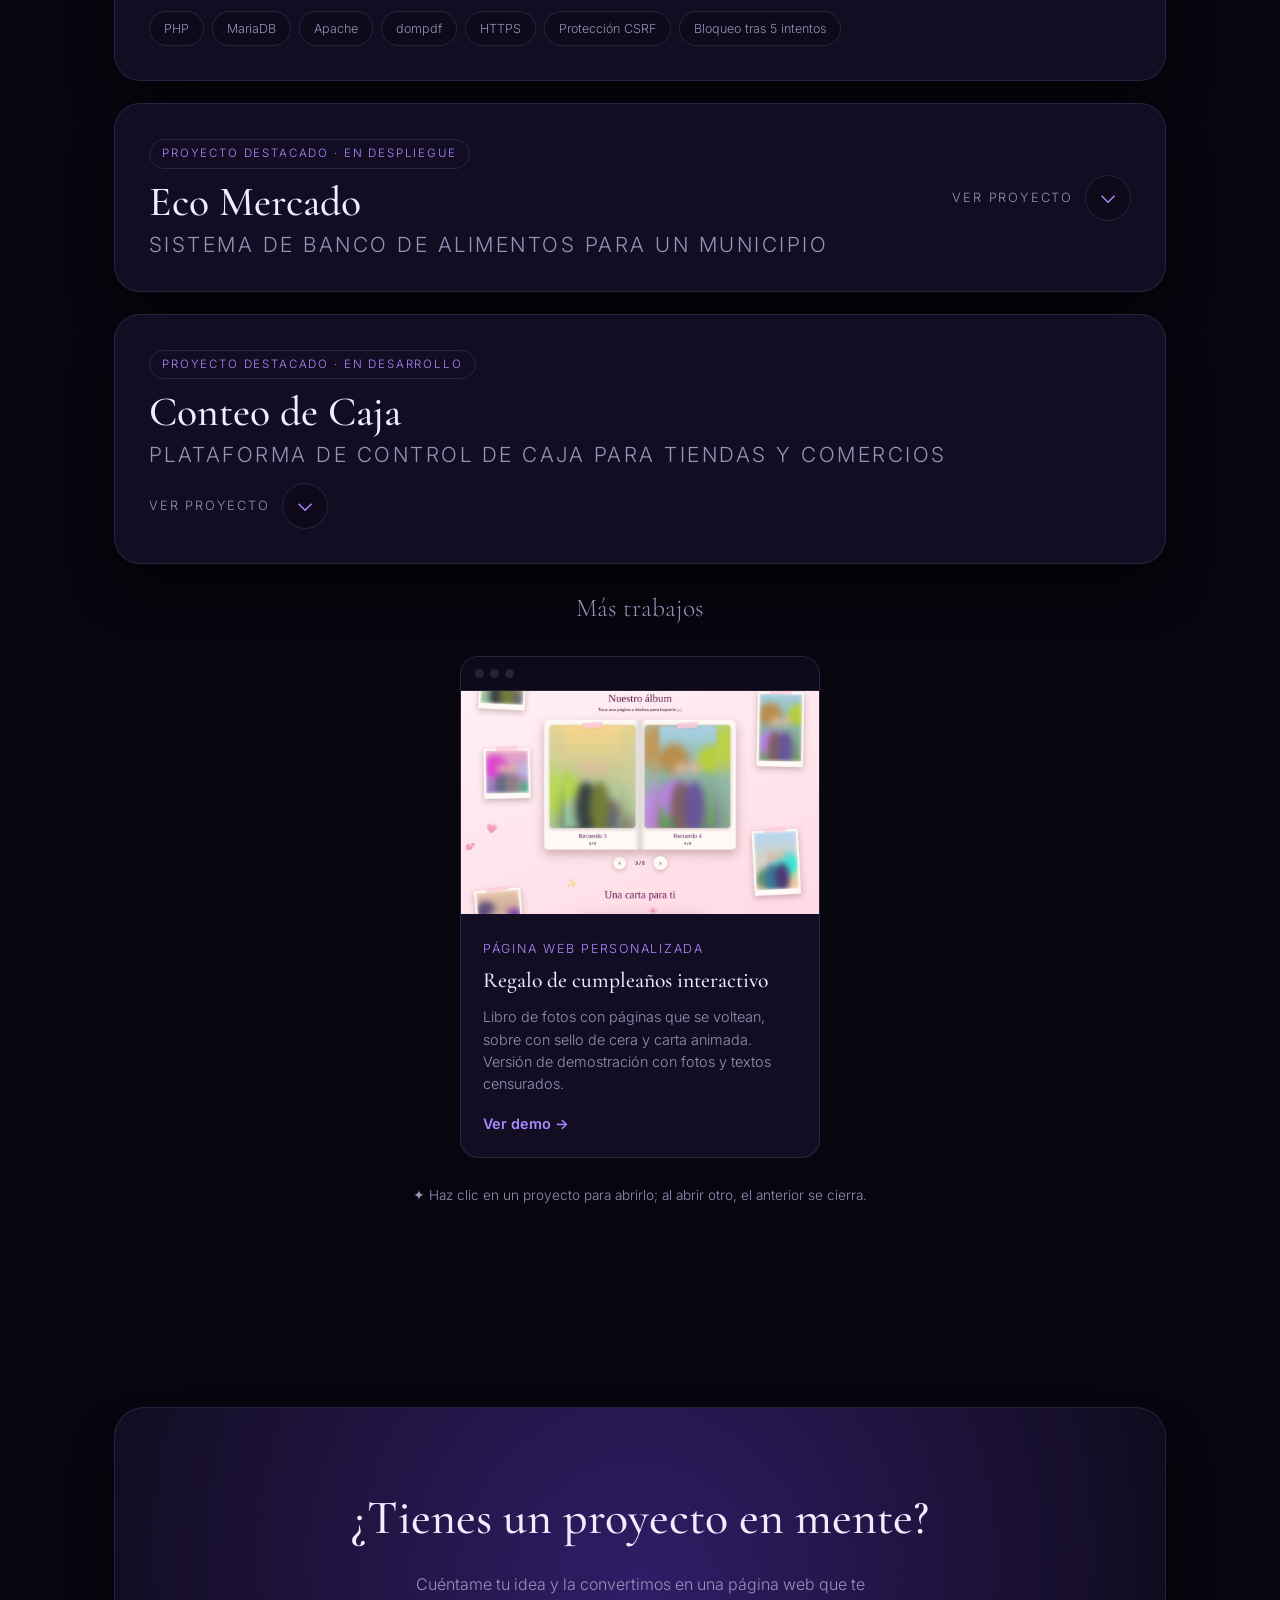
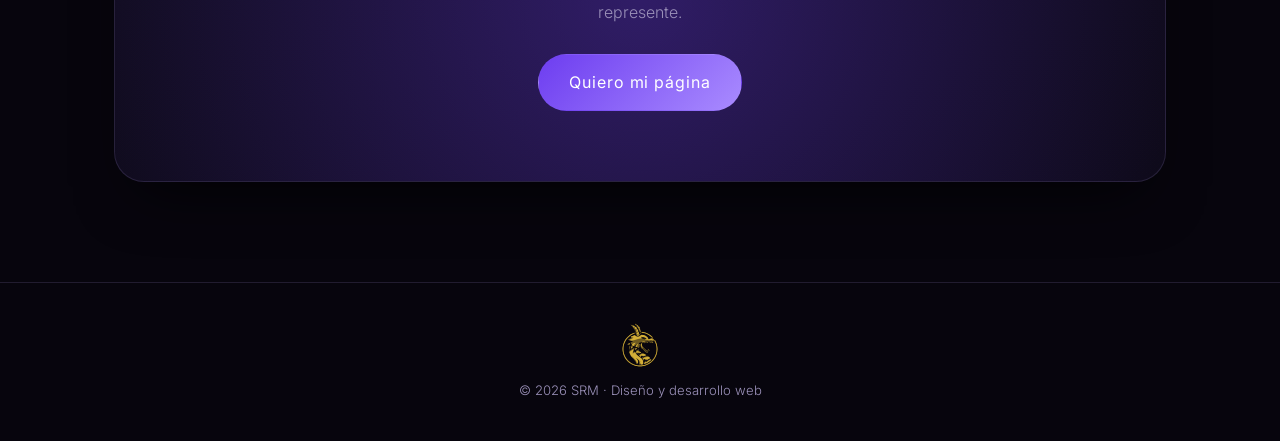
==== commit 2eb4074e: "Add name to personal description in index.html" ====
--- a/index.html
+++ b/index.html
@@ -64,7 +64,7 @@
       <div class="sec-title reveal"><h2>Quién soy</h2><div class="divider"></div></div>
       <div class="about reveal">
         <div>
-          <p>Soy <strong>creador de páginas web</strong>. Trabajo mano a mano con personas que tienen un proyecto, un emprendimiento o un trabajo que quieren mostrar al mundo.</p>
+          <p>Soy <strong>creador de páginas web</strong>. Mi nombre es Sebastián Rojas Matus. Trabajo mano a mano con personas que tienen un proyecto, un emprendimiento o un trabajo que quieren mostrar al mundo.</p>
           <p>Soy <strong>Técnico de Nivel Medio en Programación</strong>, con título oficial, y llevo esa formación a cada proyecto real que construyo.</p>
           <p>Me dedico al desarrollo <strong>de punta a punta: desde el backend hasta el frontend</strong>. Es decir, hago tanto lo que tus usuarios ven como lo que funciona detrás.</p>
           <p>Me encargo de todo: <strong>desde la idea hasta la página funcionando</strong>. Tú me cuentas lo que necesitas y yo lo convierto en un sitio con identidad propia.</p>
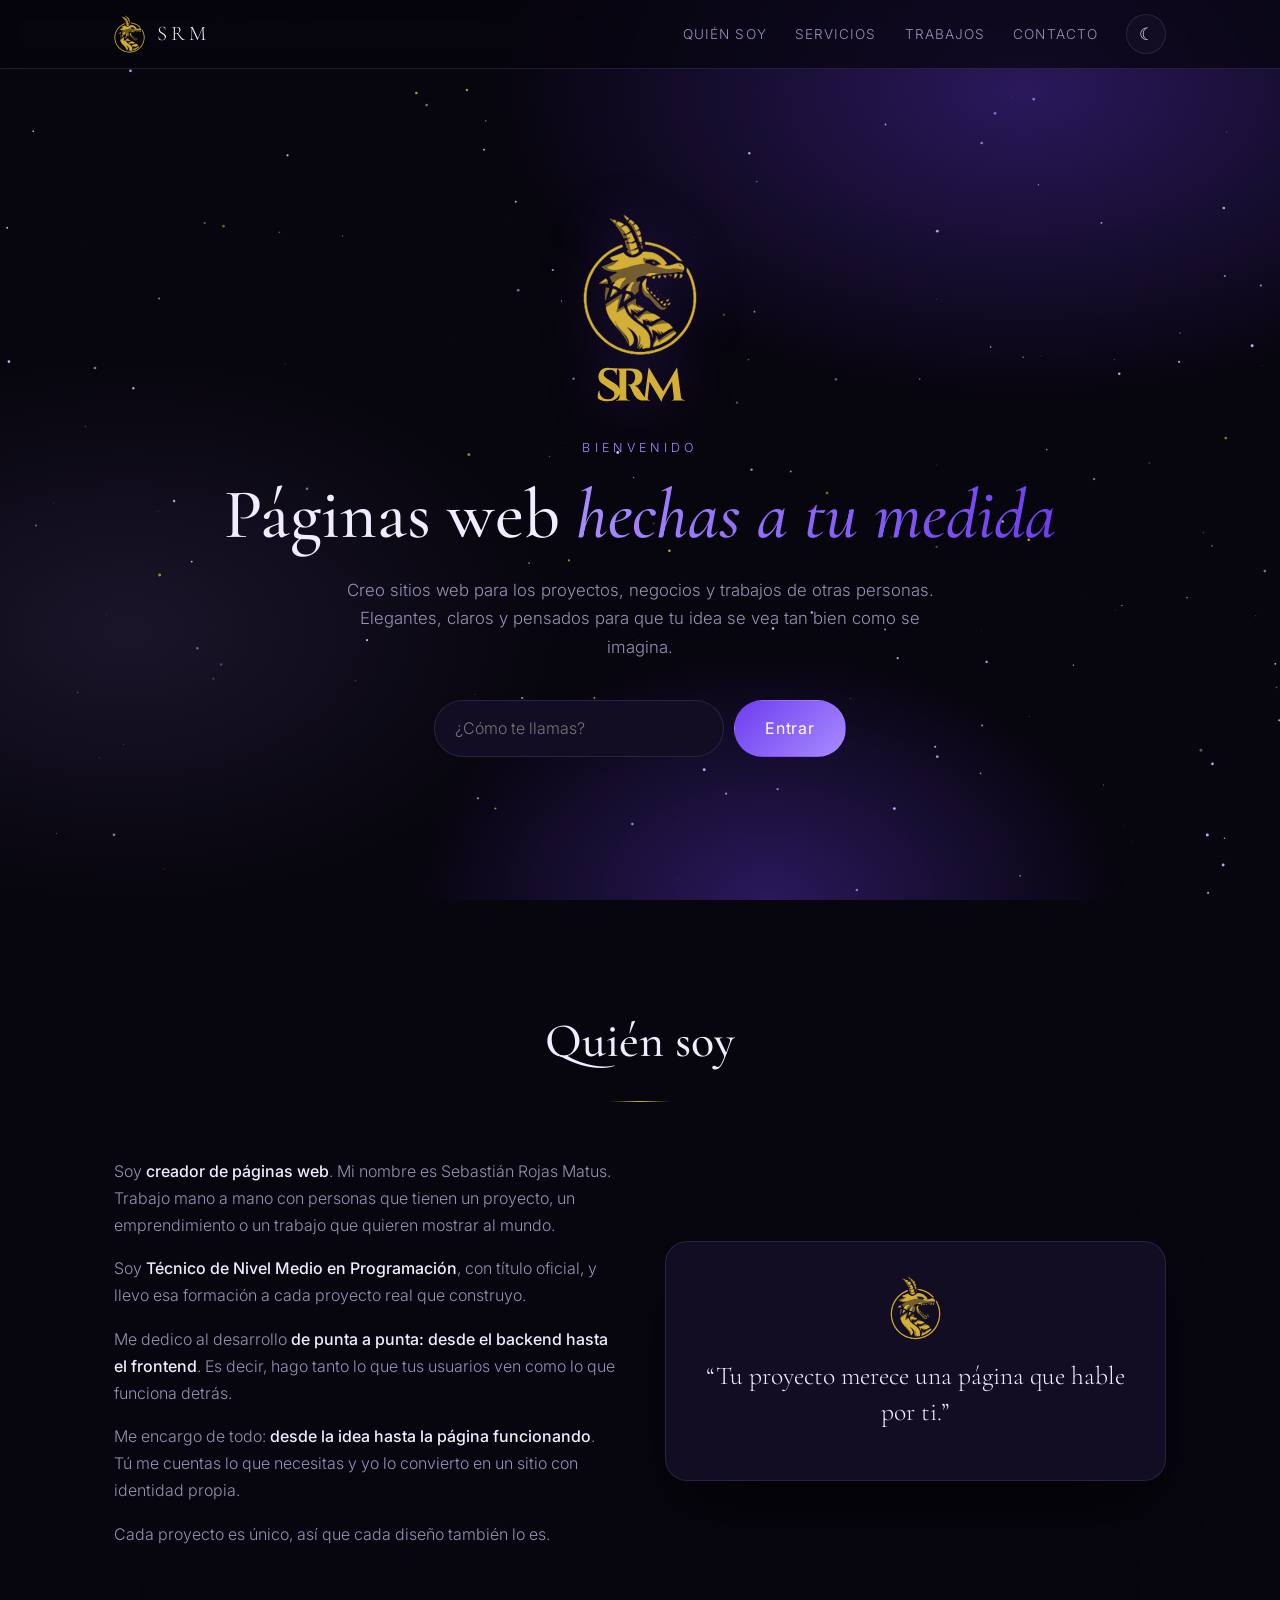
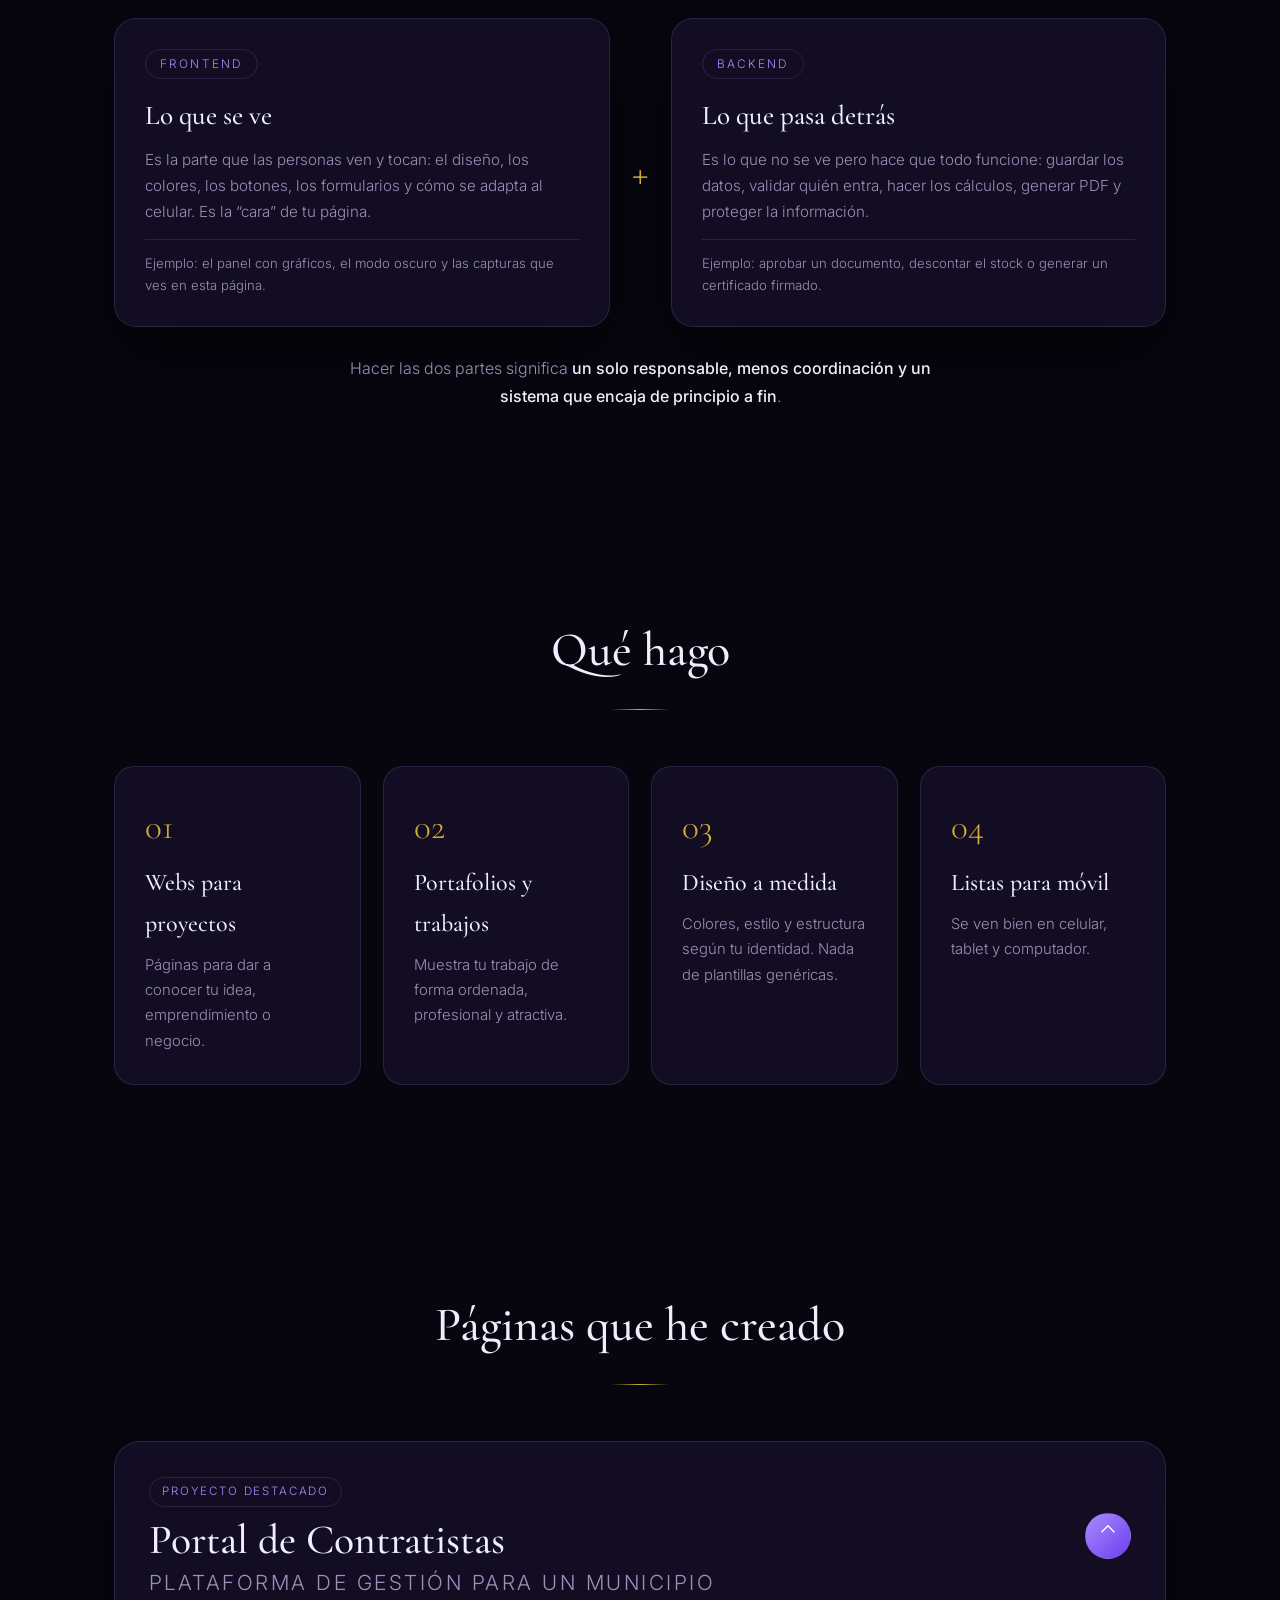
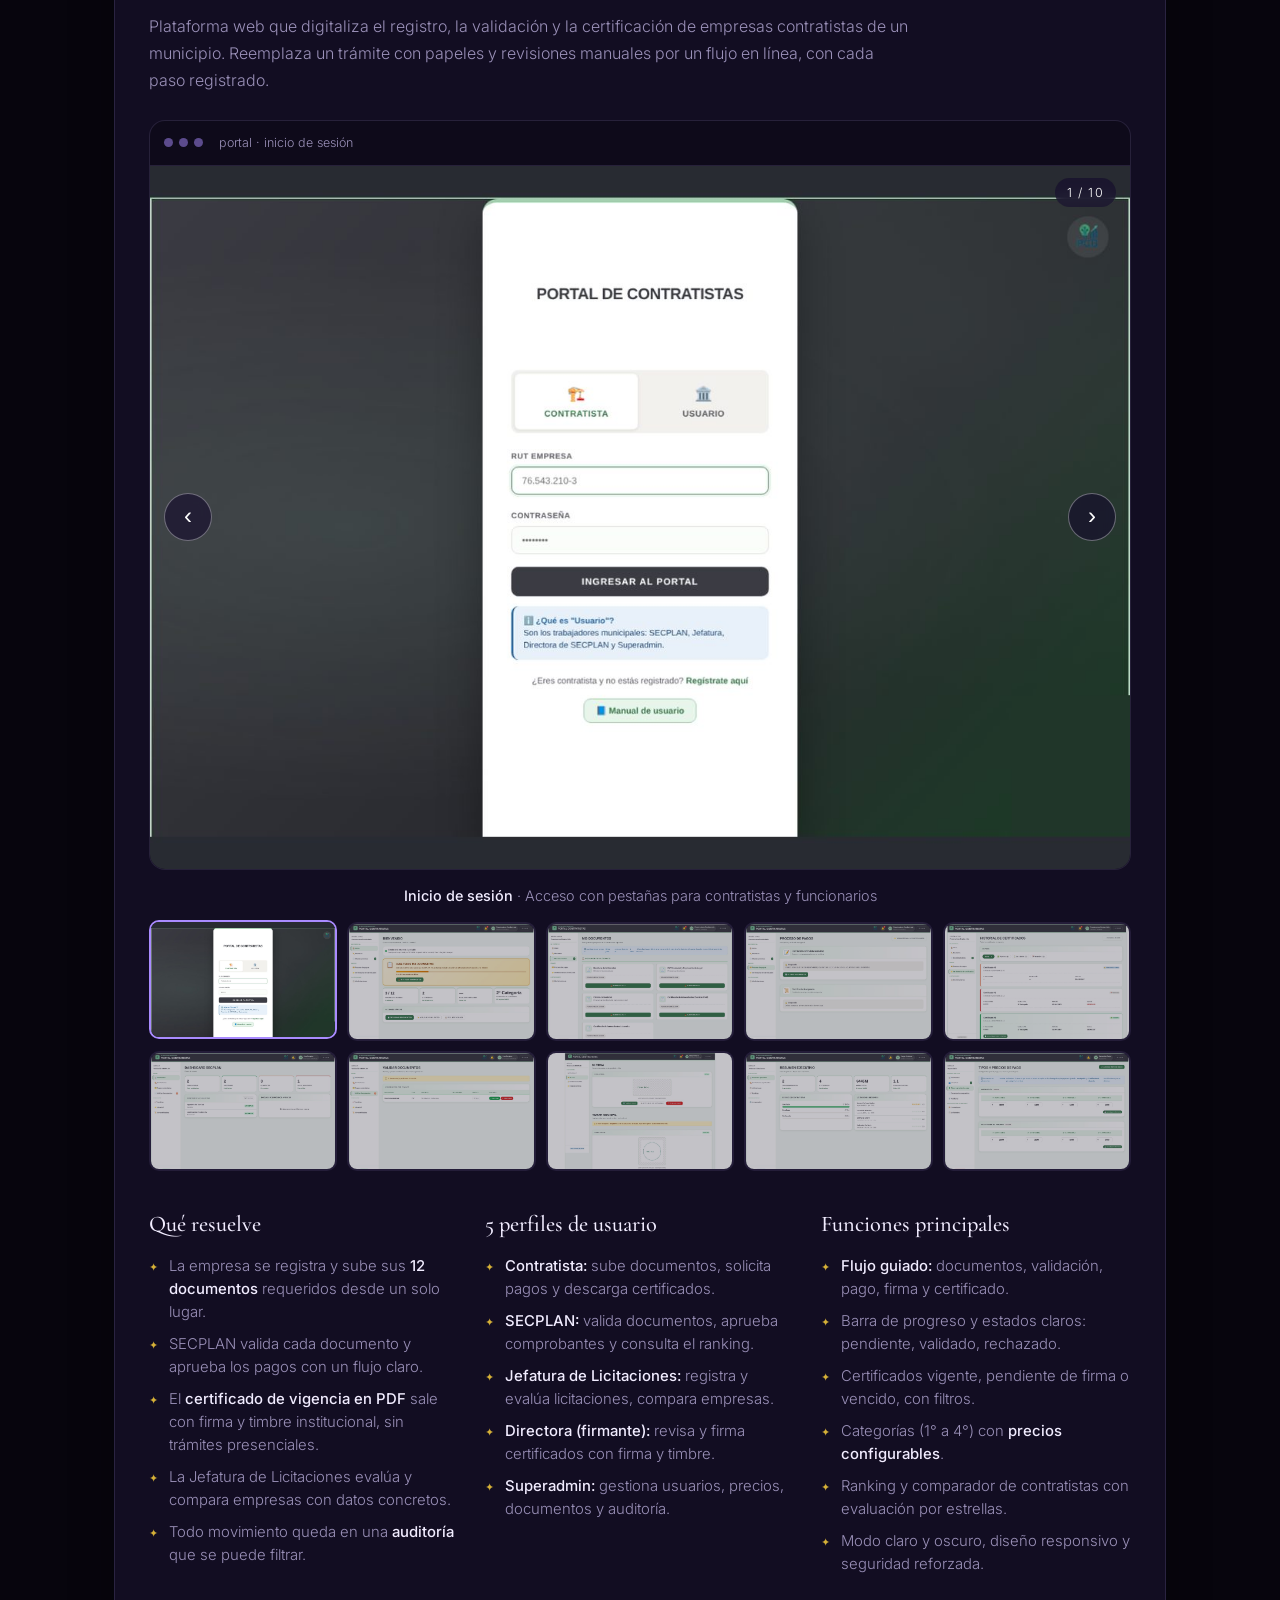
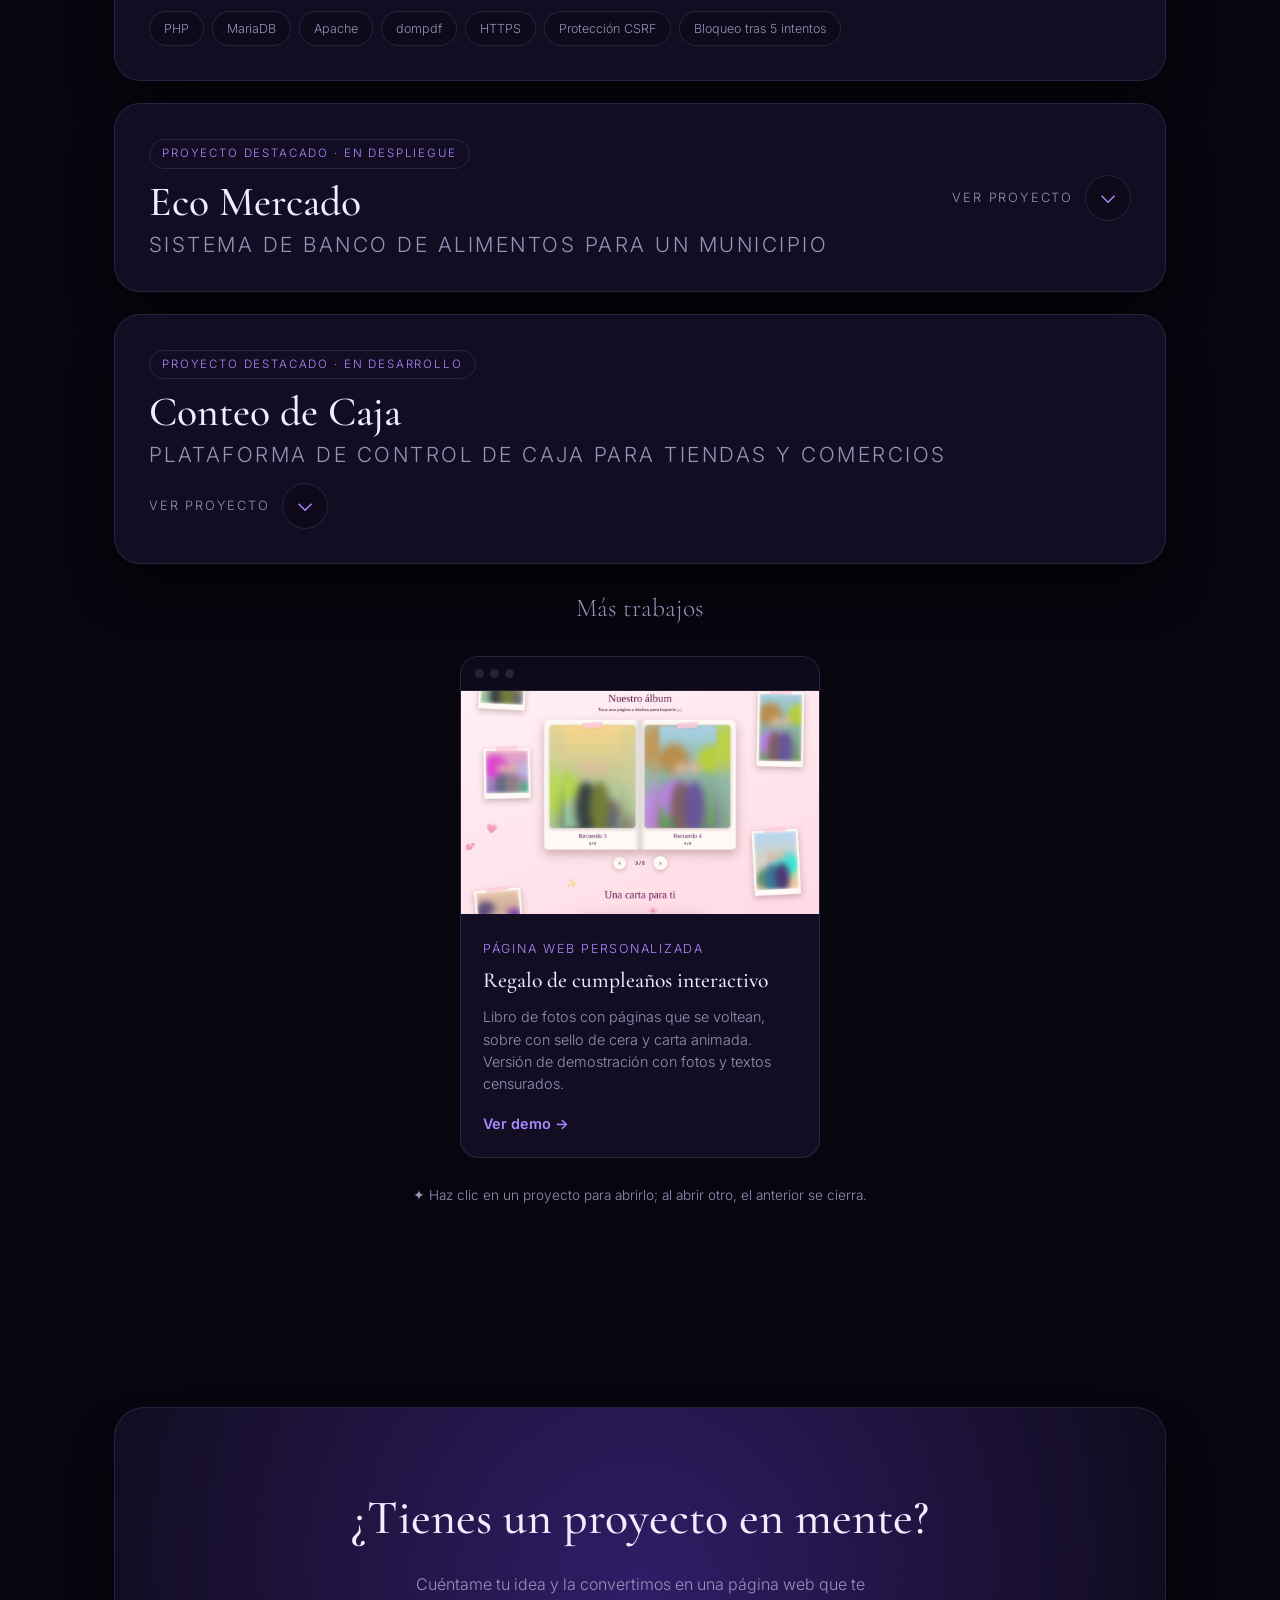
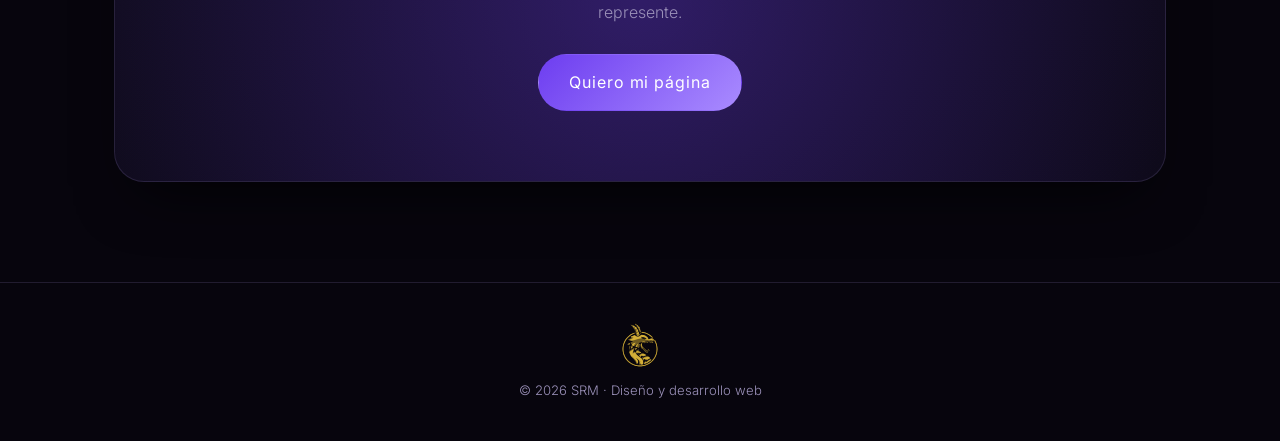
==== commit 64895b1c: "Agregar menú hamburguesa en móvil Co-Authored-By: Claude Sonnet 5.5 <noreply@anthropic.com> Claude-S" ====
--- a/index.html
+++ b/index.html
@@ -29,8 +29,15 @@
       <li class="l-item"><a class="l" href="#trabajos">Trabajos</a></li>
       <li class="l-item"><a class="l" href="#contacto">Contacto</a></li>
       <li><button class="toggle" id="themeBtn" aria-label="Cambiar tema">☾</button></li>
+      <li class="burger-li"><button class="burger" id="burger" type="button" aria-label="Abrir menú" aria-expanded="false" aria-controls="mnav"><span></span><span></span><span></span></button></li>
     </ul>
   </div>
+  <nav class="mnav" id="mnav" aria-label="Menú principal">
+    <a href="#quien">Quién soy</a>
+    <a href="#servicios">Servicios</a>
+    <a href="#trabajos">Trabajos</a>
+    <a href="#contacto">Contacto</a>
+  </nav>
 </header>
 
 <main>
--- a/css/estilos.css
+++ b/css/estilos.css
@@ -34,6 +34,23 @@
 .toggle{border:1px solid var(--line);background:var(--surface);color:var(--text);width:40px;height:40px;border-radius:50%;cursor:pointer;font-size:1.05rem;transition:.3s}
 .toggle:hover{border-color:var(--accent);transform:rotate(15deg)}
 @media(max-width:720px){.nav ul .l-item{display:none}}
+/* menú hamburguesa (solo móvil) */
+.burger-li,.mnav{display:none}
+.burger{width:42px;height:42px;border-radius:10px;border:1px solid var(--line);background:transparent;cursor:pointer;display:flex;flex-direction:column;justify-content:center;align-items:center;gap:5px;padding:0;-webkit-tap-highlight-color:transparent}
+.burger span{display:block;width:20px;height:2px;border-radius:2px;background:var(--text);transition:transform .25s,opacity .2s}
+header.open .burger span:nth-child(1){transform:translateY(7px) rotate(45deg)}
+header.open .burger span:nth-child(2){opacity:0}
+header.open .burger span:nth-child(3){transform:translateY(-7px) rotate(-45deg)}
+@media(max-width:720px){
+  .burger-li{display:block}
+  .nav ul{gap:12px}
+  .mnav{position:absolute;left:0;right:0;top:100%;flex-direction:column;padding:6px 22px 14px;background:var(--bg);border-bottom:1px solid var(--line);box-shadow:0 14px 30px rgba(0,0,0,.35)}
+  header.open .mnav{display:flex}
+  .mnav a{padding:15px 4px;color:var(--text);text-decoration:none;font-size:.95rem;letter-spacing:.1em;text-transform:uppercase;border-bottom:1px solid var(--line)}
+  .mnav a:last-child{border-bottom:0}
+  .mnav a:active{color:var(--accent)}
+}
+
 
 /* logos swap */
 .logo-dark,.icon-dark{display:none}
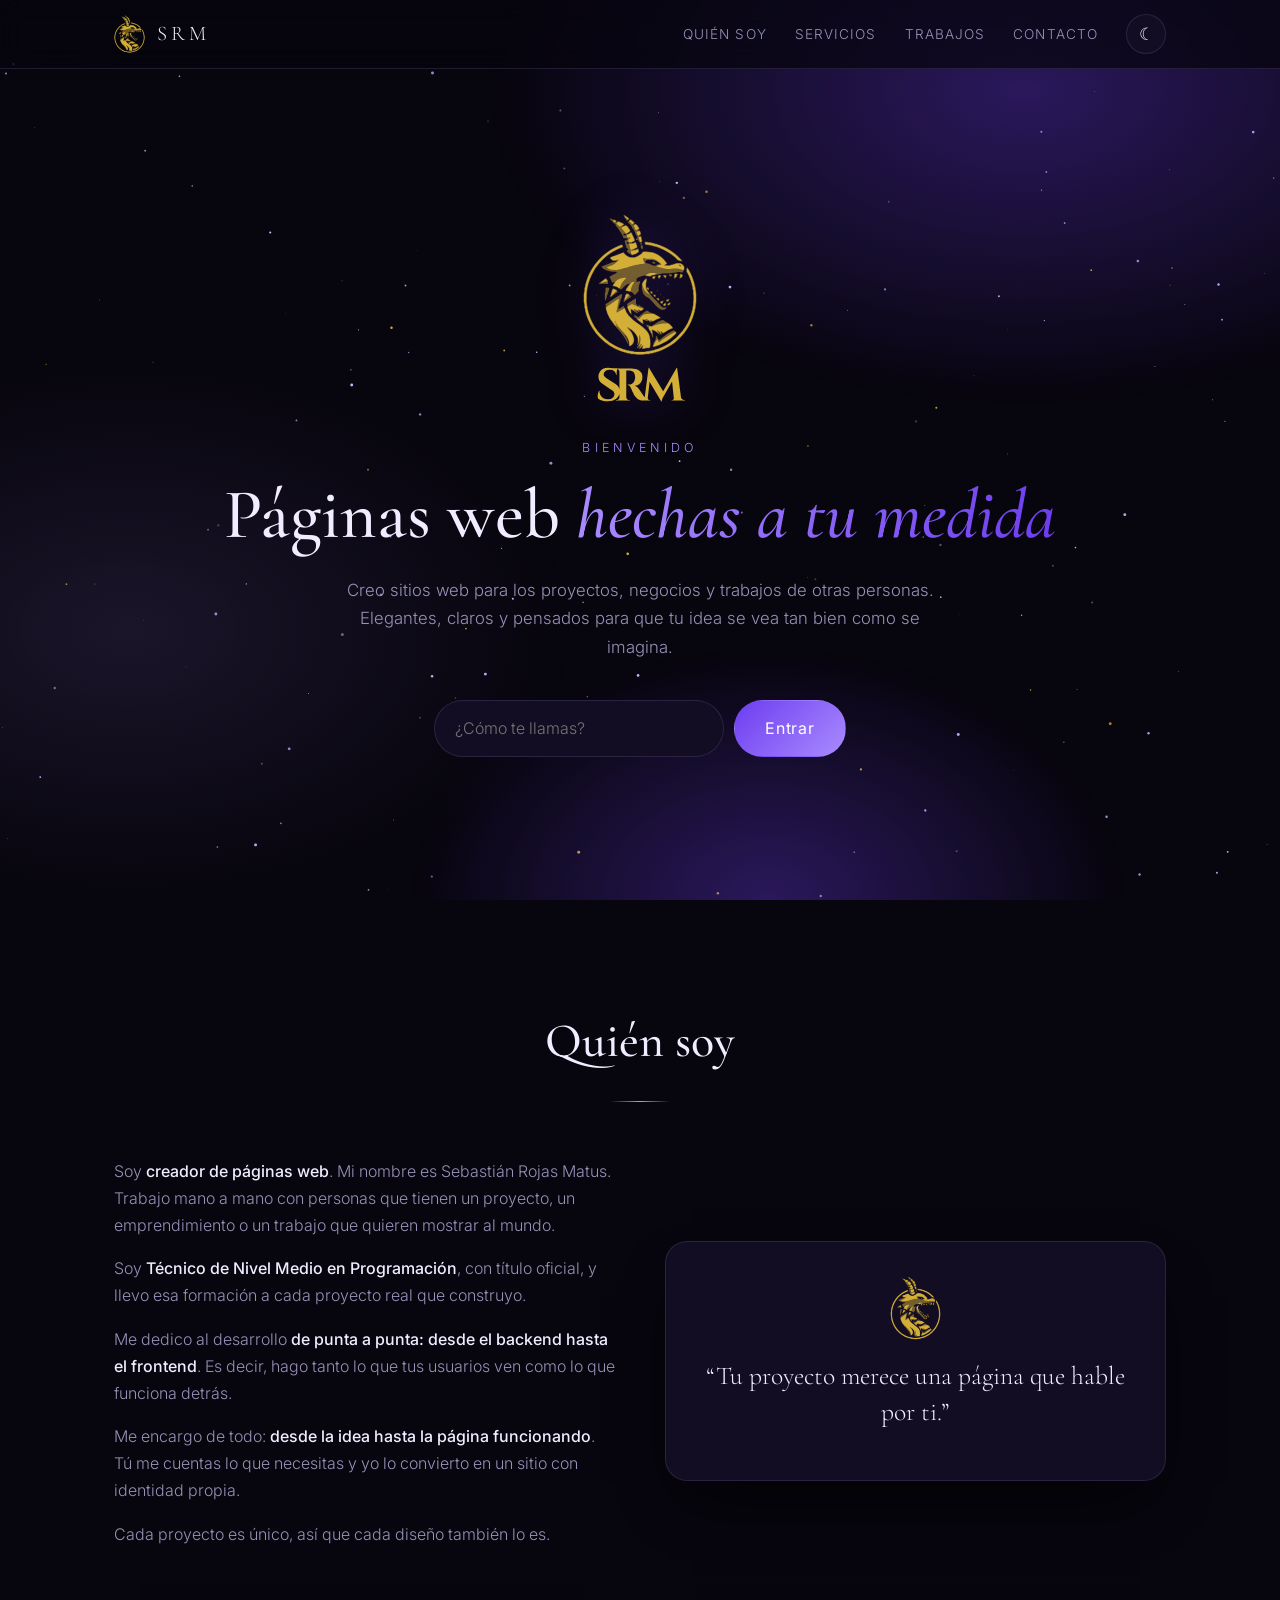
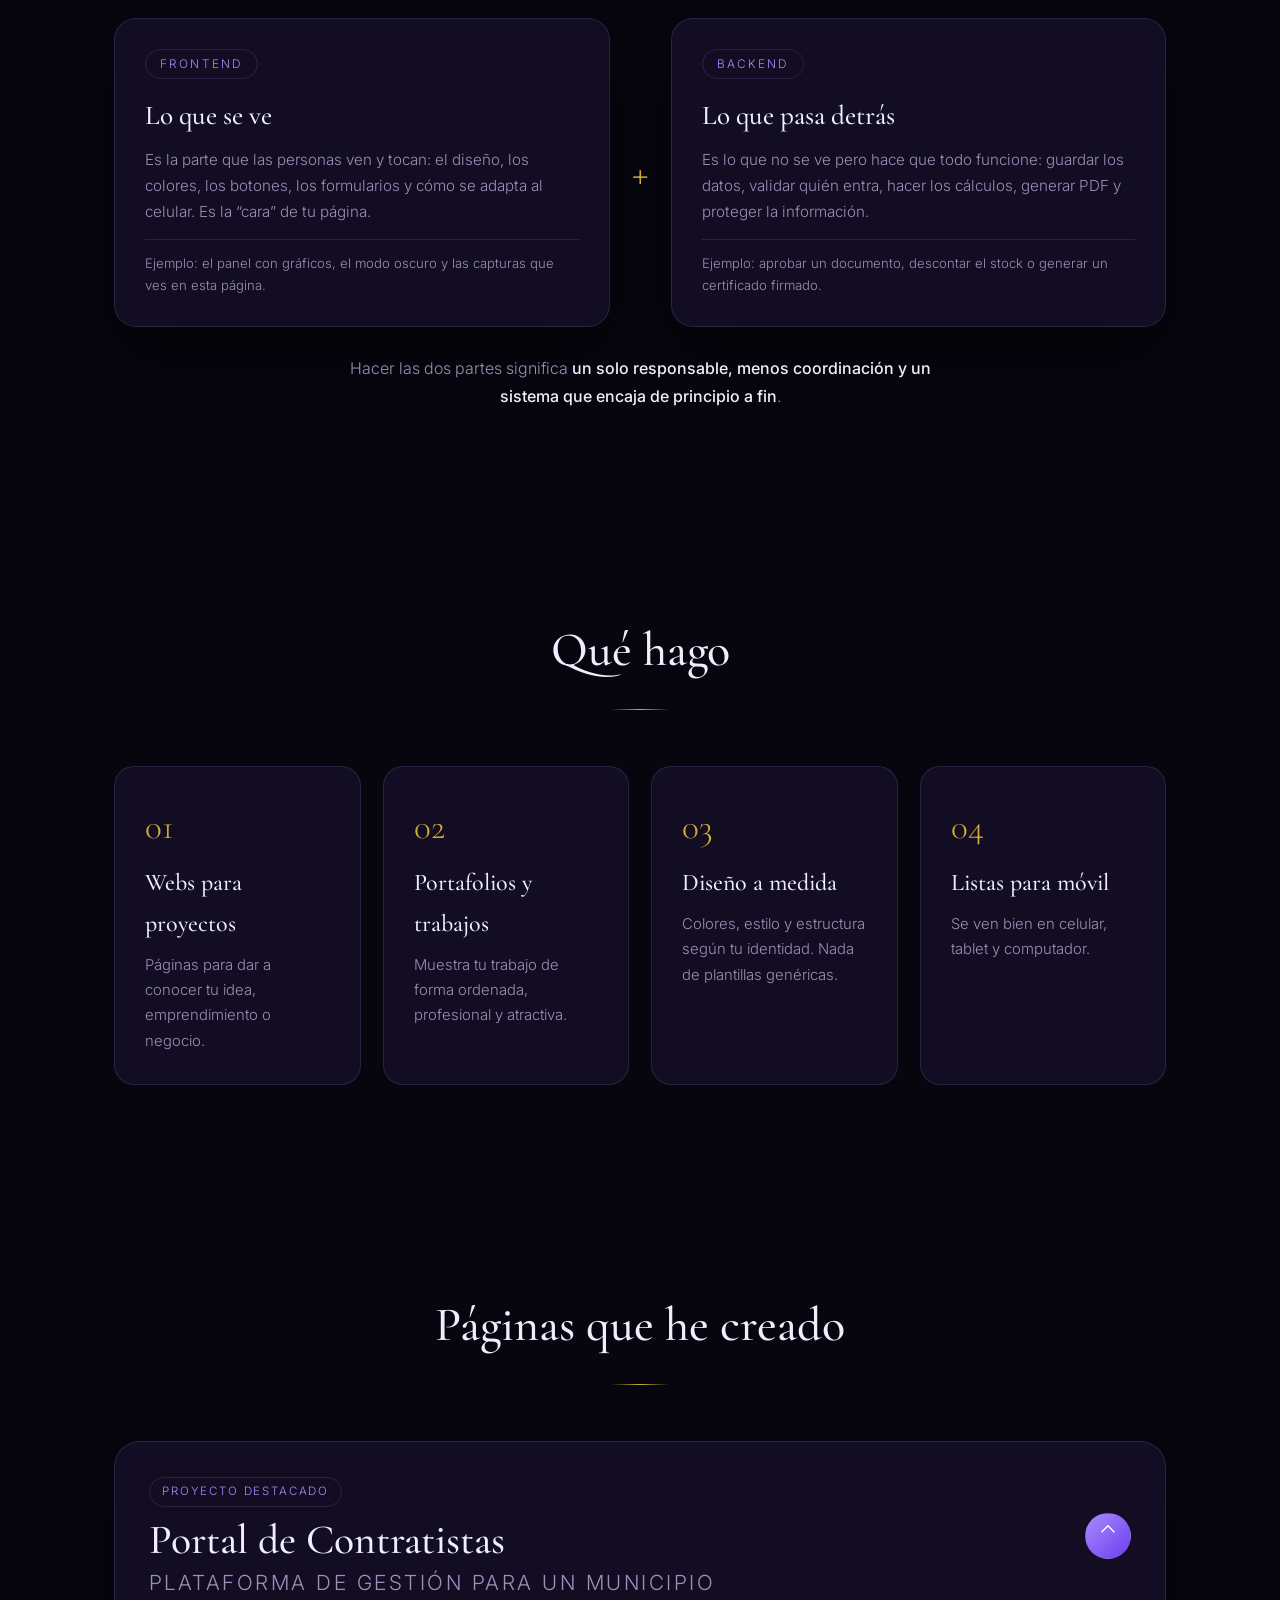
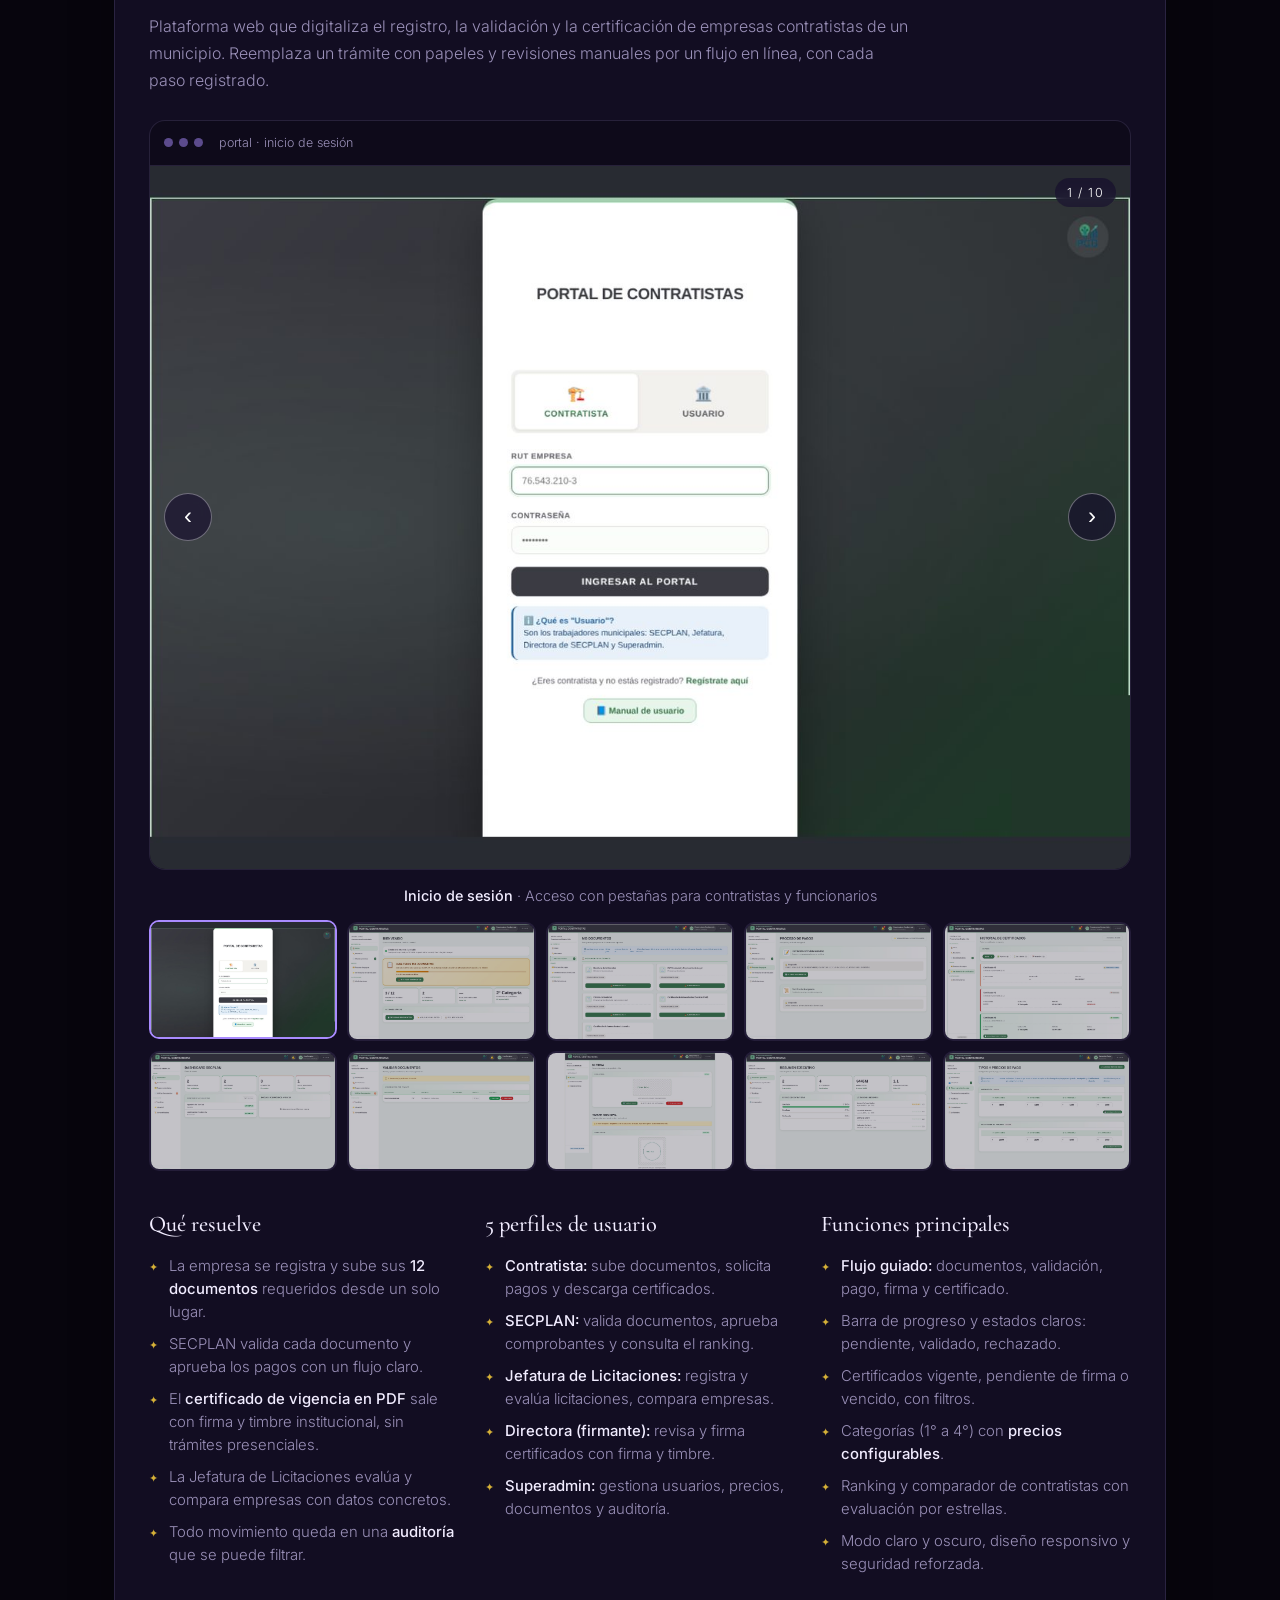
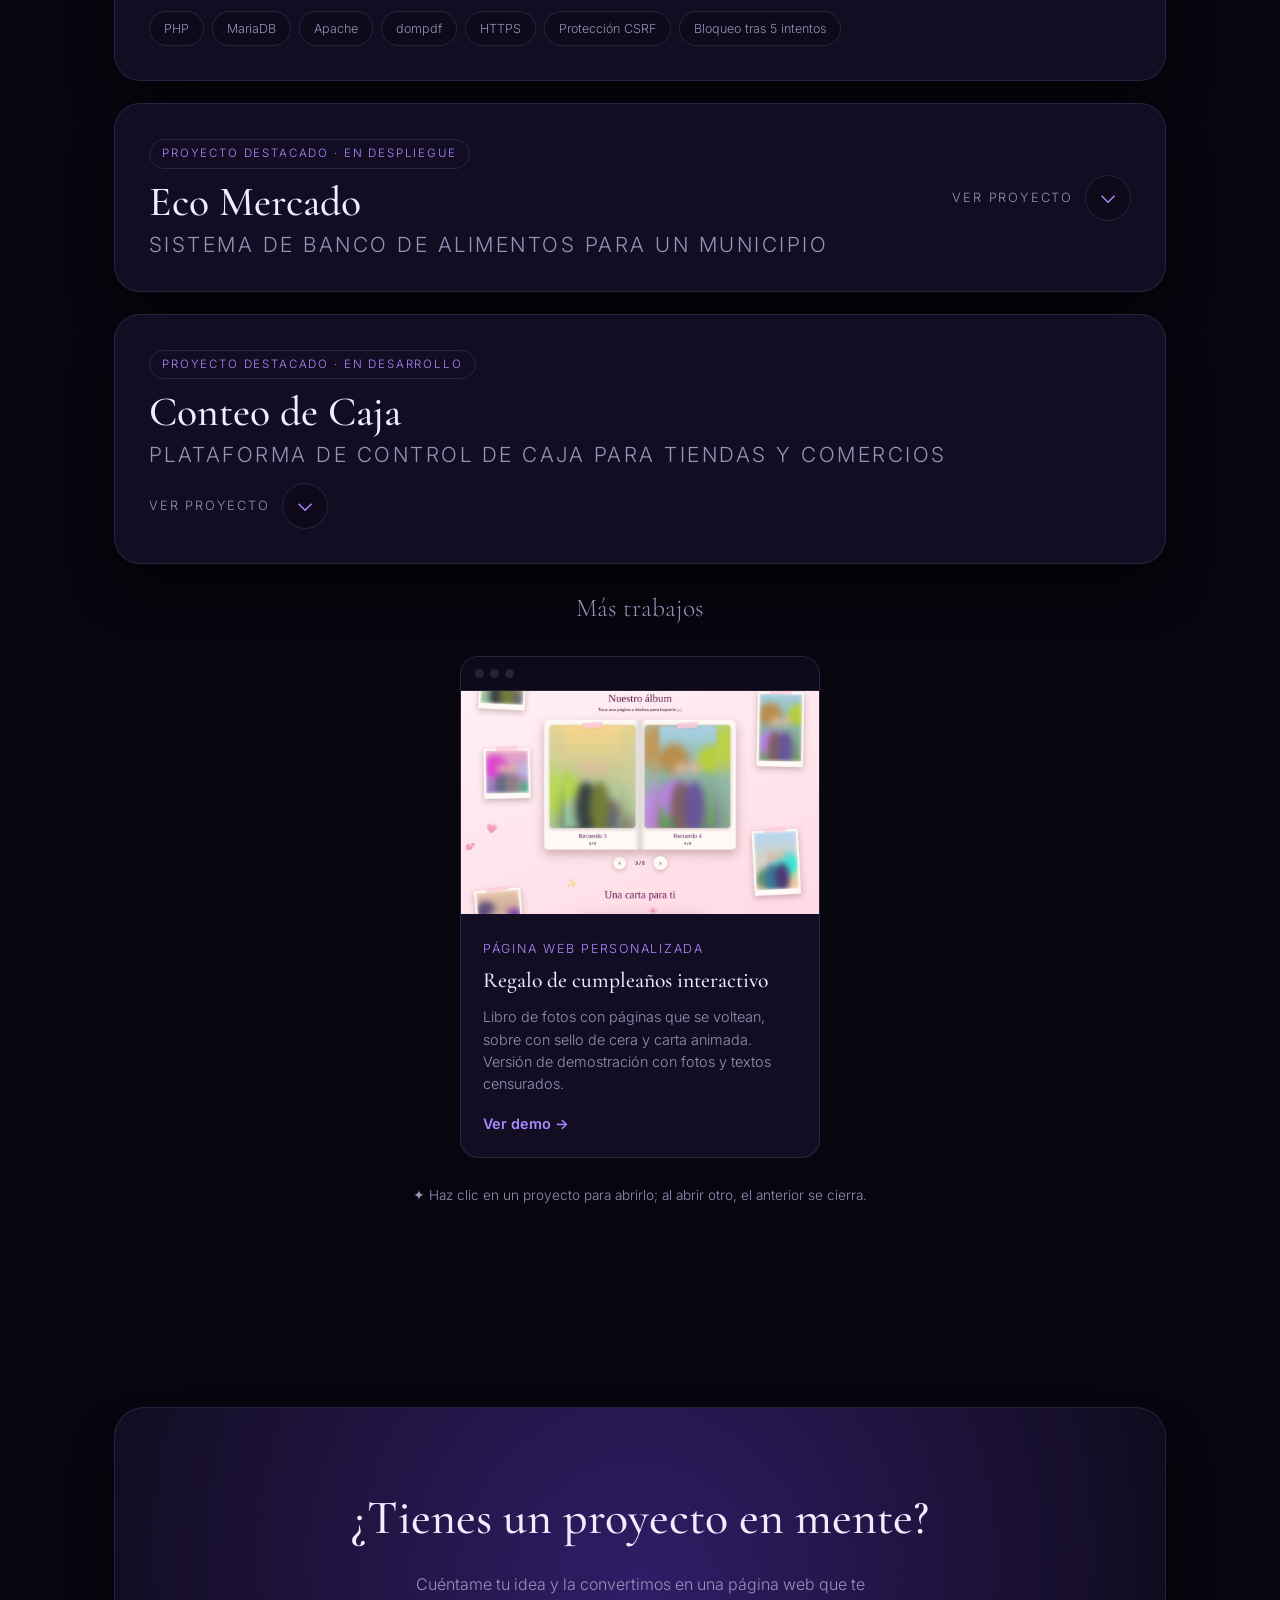
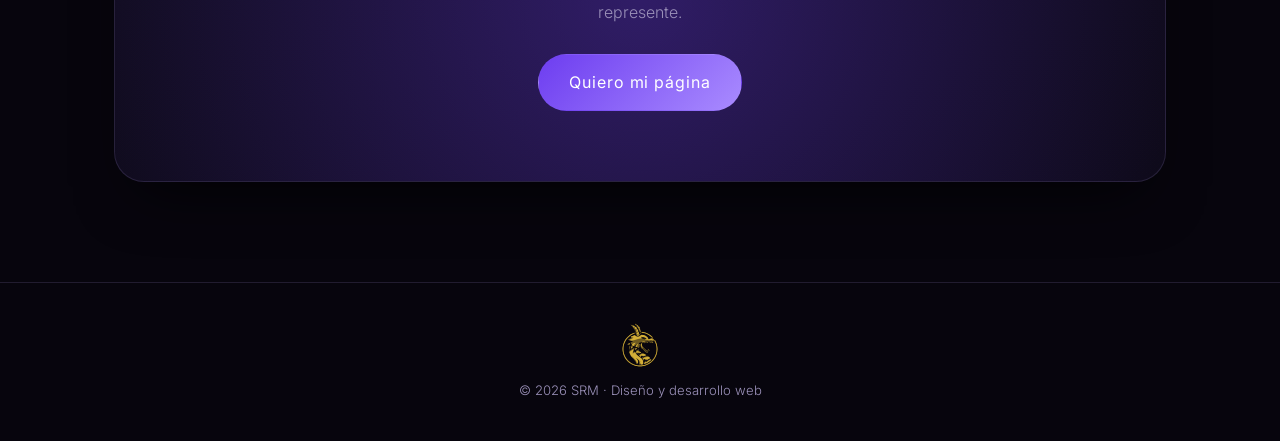
==== commit ded72540: "Evitar que el menú móvil se vea sin estilo con caché (navegador de Instagram) Co-Authored-By: Claude" ====
--- a/index.html
+++ b/index.html
@@ -10,7 +10,8 @@
 <title>SRM · Diseño web a medida</title>
 <link rel="preconnect" href="https://fonts.googleapis.com">
 <link href="https://fonts.googleapis.com/css2?family=Cormorant+Garamond:wght@400;500;600&family=Inter:wght@300;400;500&display=swap" rel="stylesheet">
-<link rel="stylesheet" href="css/estilos.css">
+<style>.burger-li,.mnav{display:none}@media(max-width:720px){.burger-li{display:block}.nav ul .l-item{display:none}}</style>
+<link rel="stylesheet" href="css/estilos.css?v=2">
 </head>
 <body>
 <canvas id="stars"></canvas>
@@ -211,6 +212,6 @@
   <p>© <span id="year"></span> SRM · Diseño y desarrollo web</p>
 </footer>
 
-<script src="js/app.js"></script>
+<script src="js/app.js?v=2"></script>
 </body>
 </html>
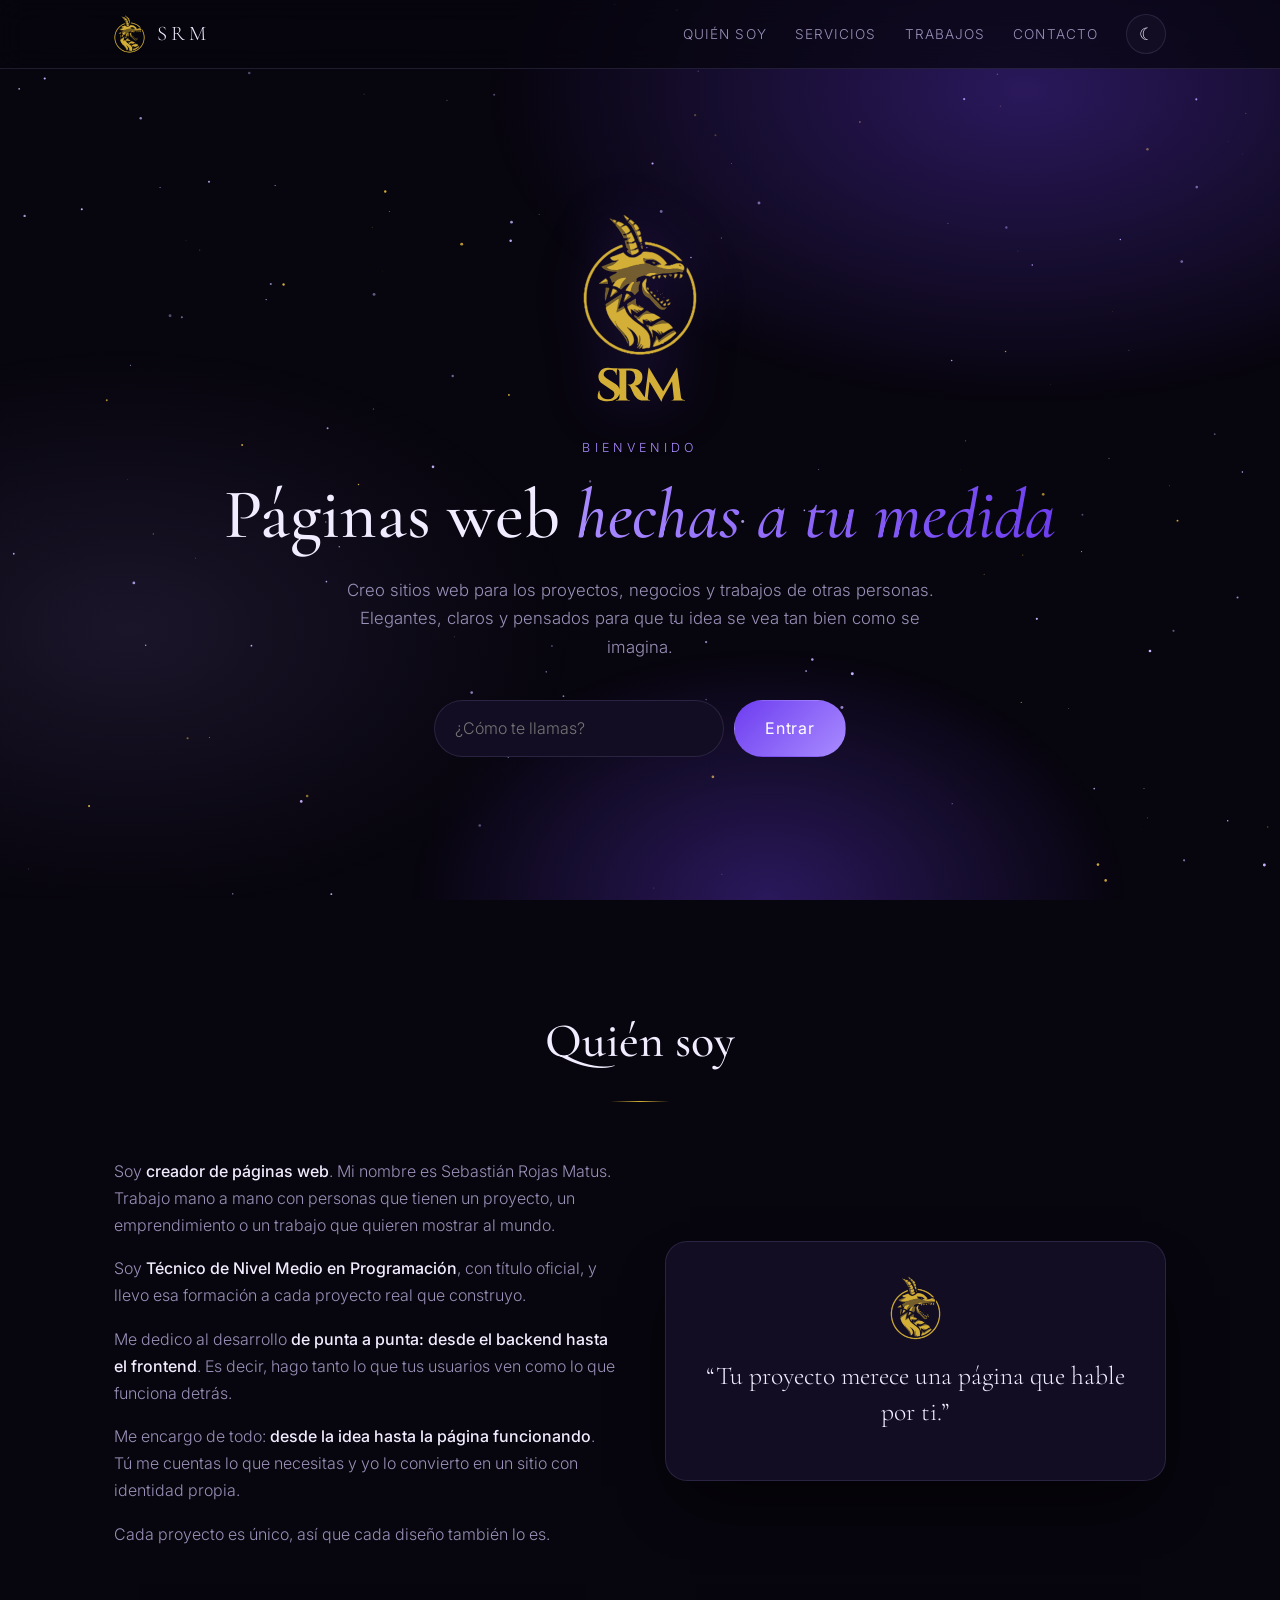
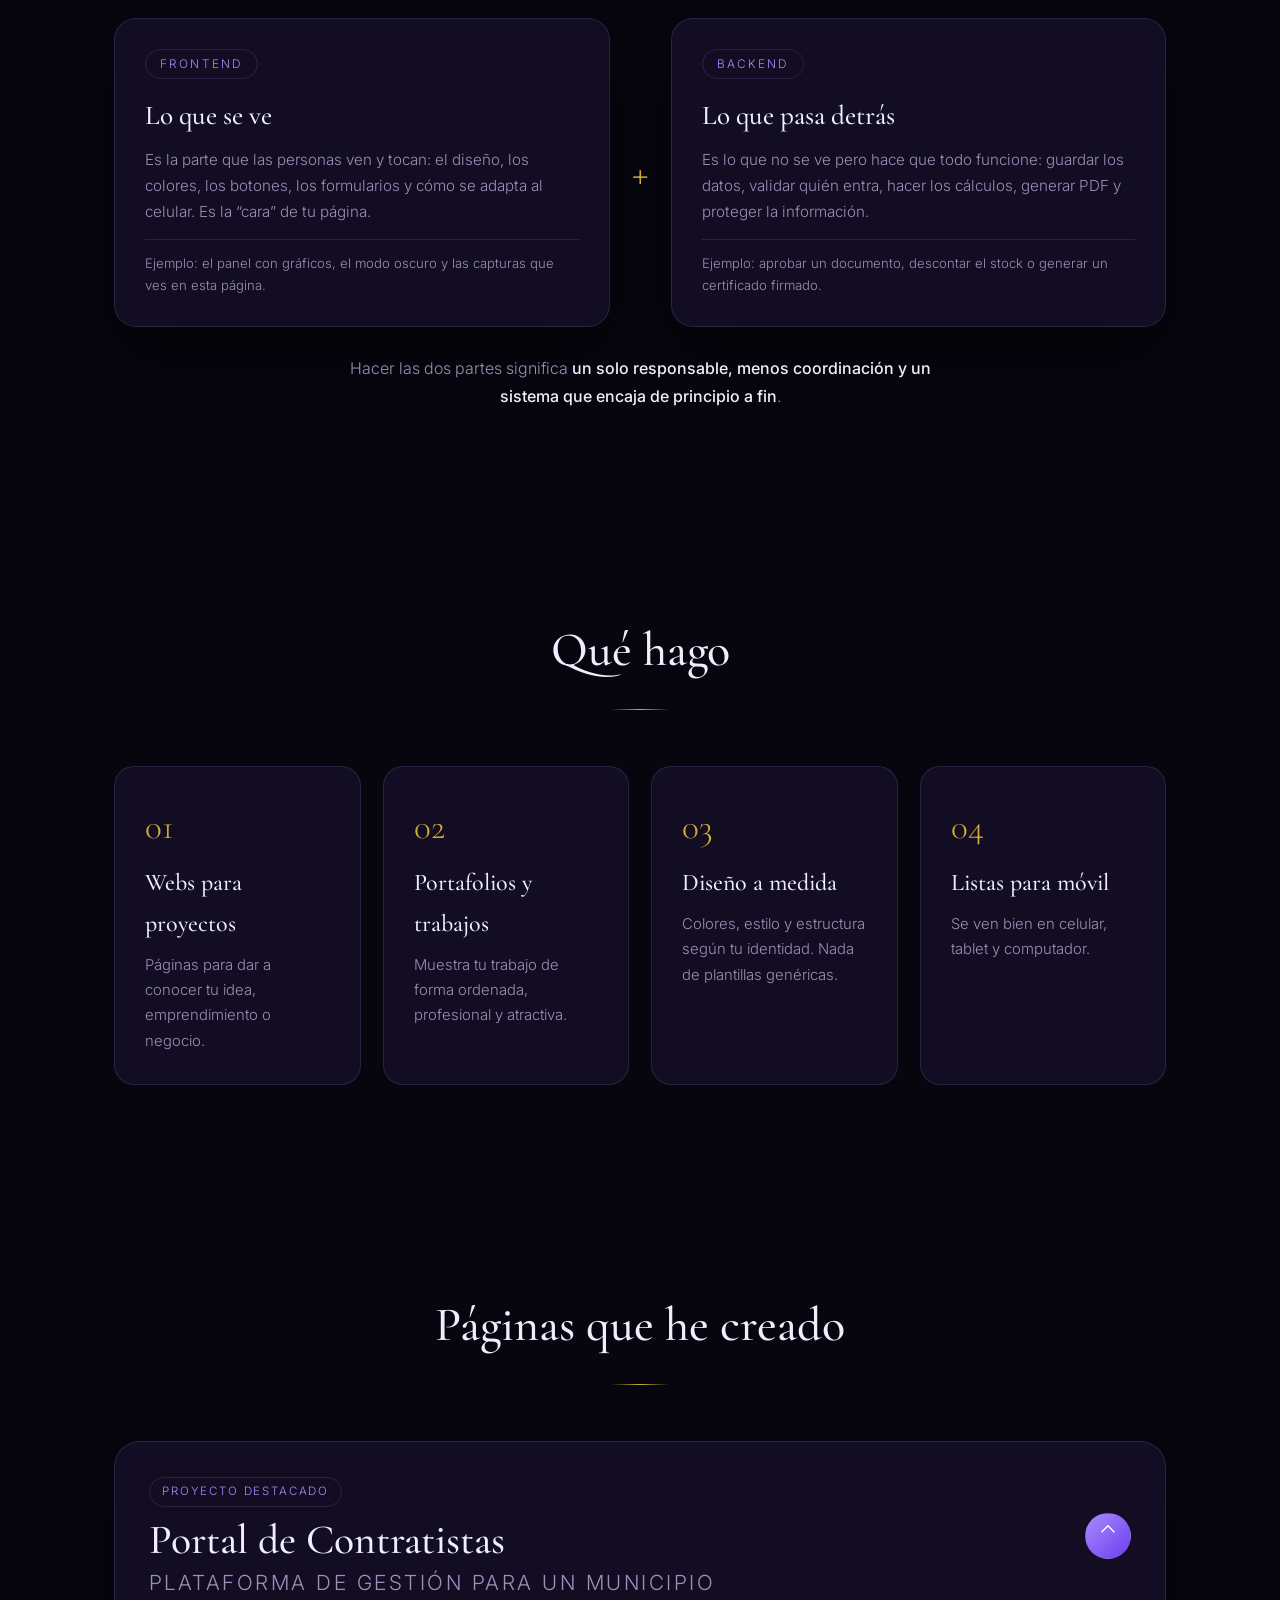
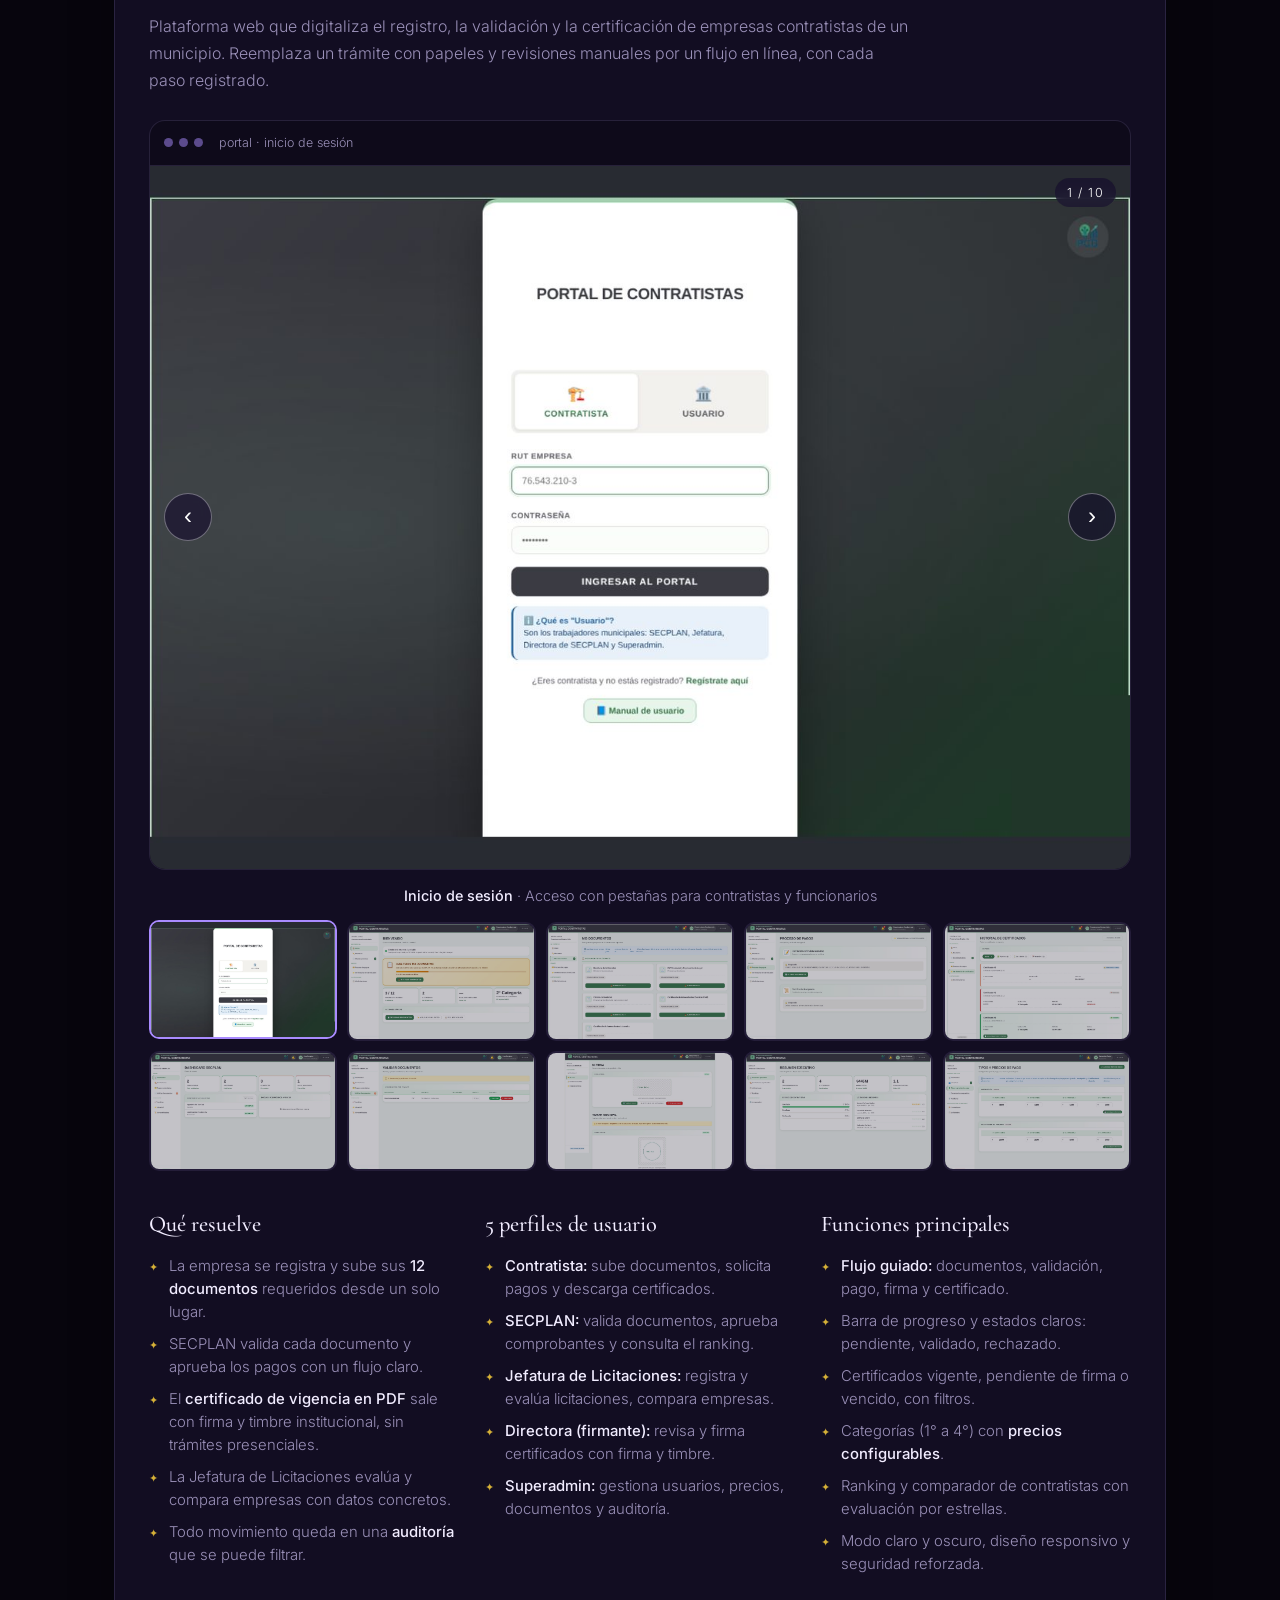
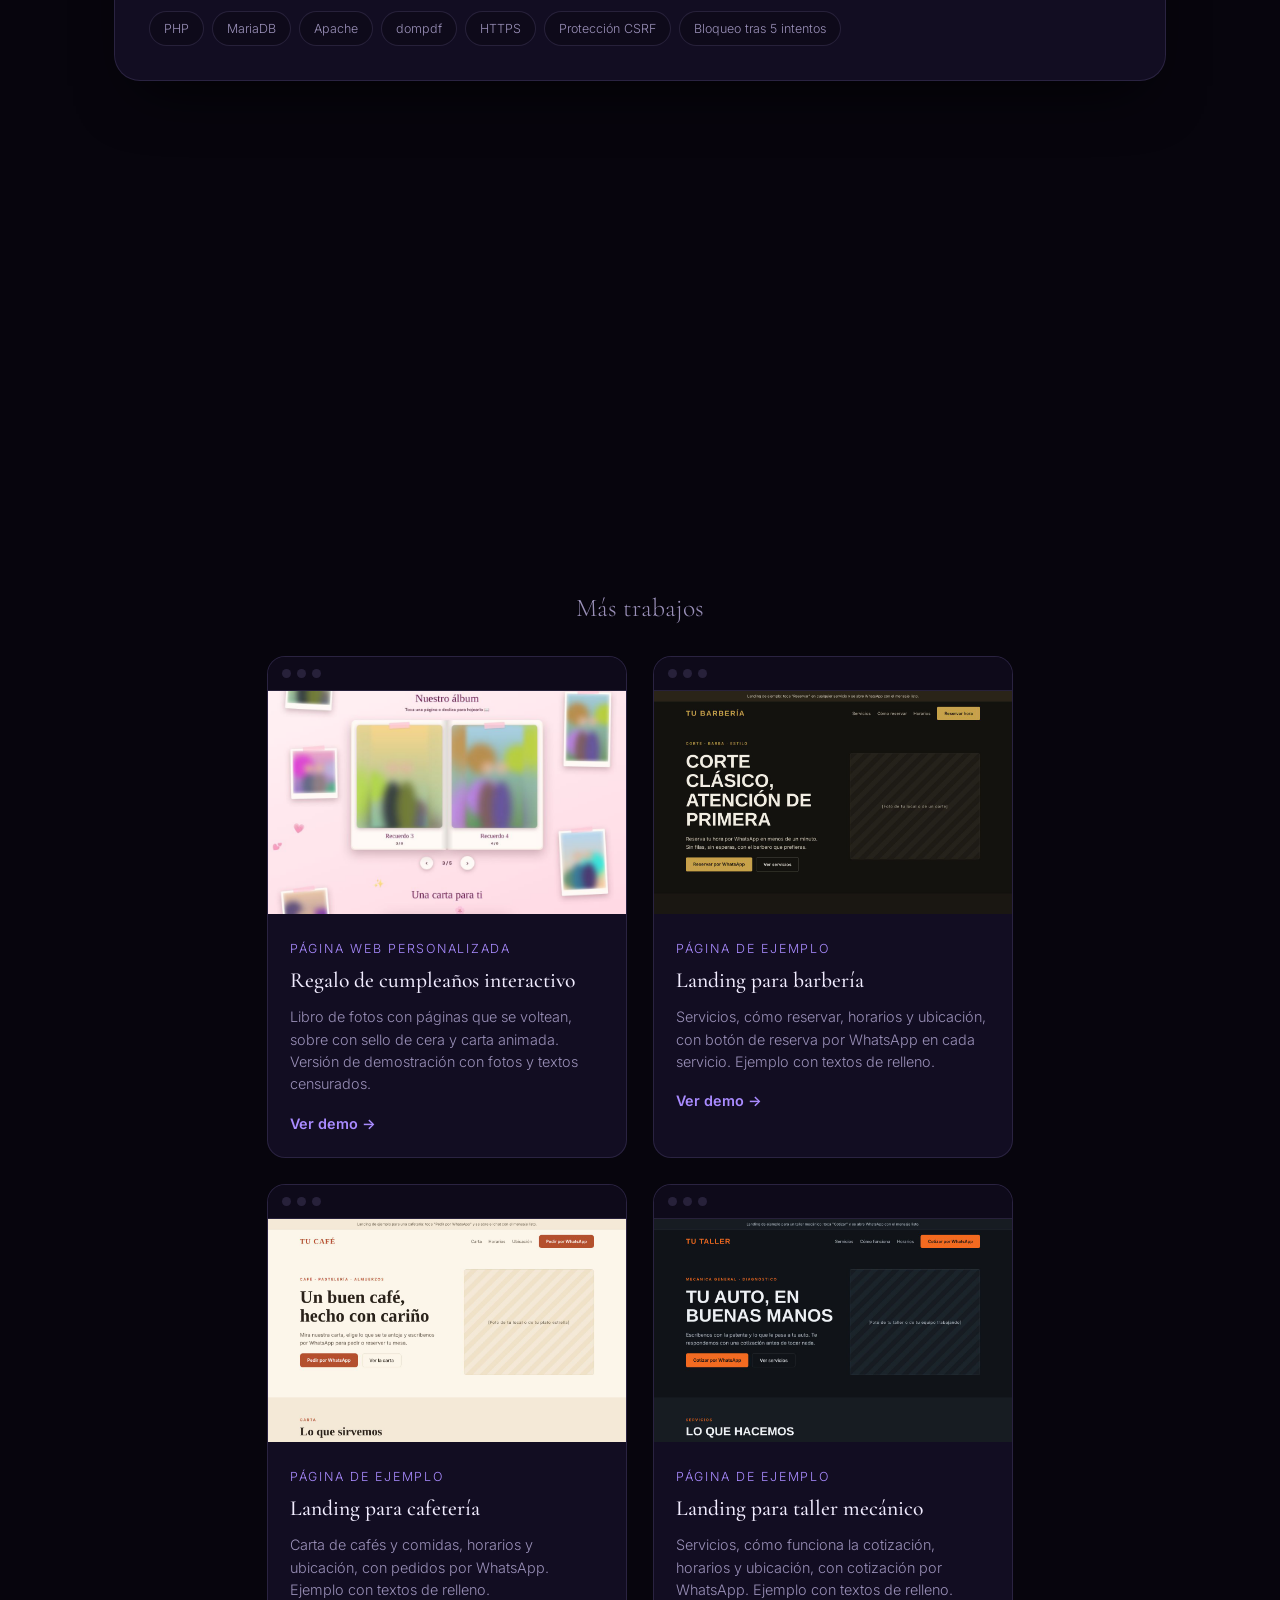
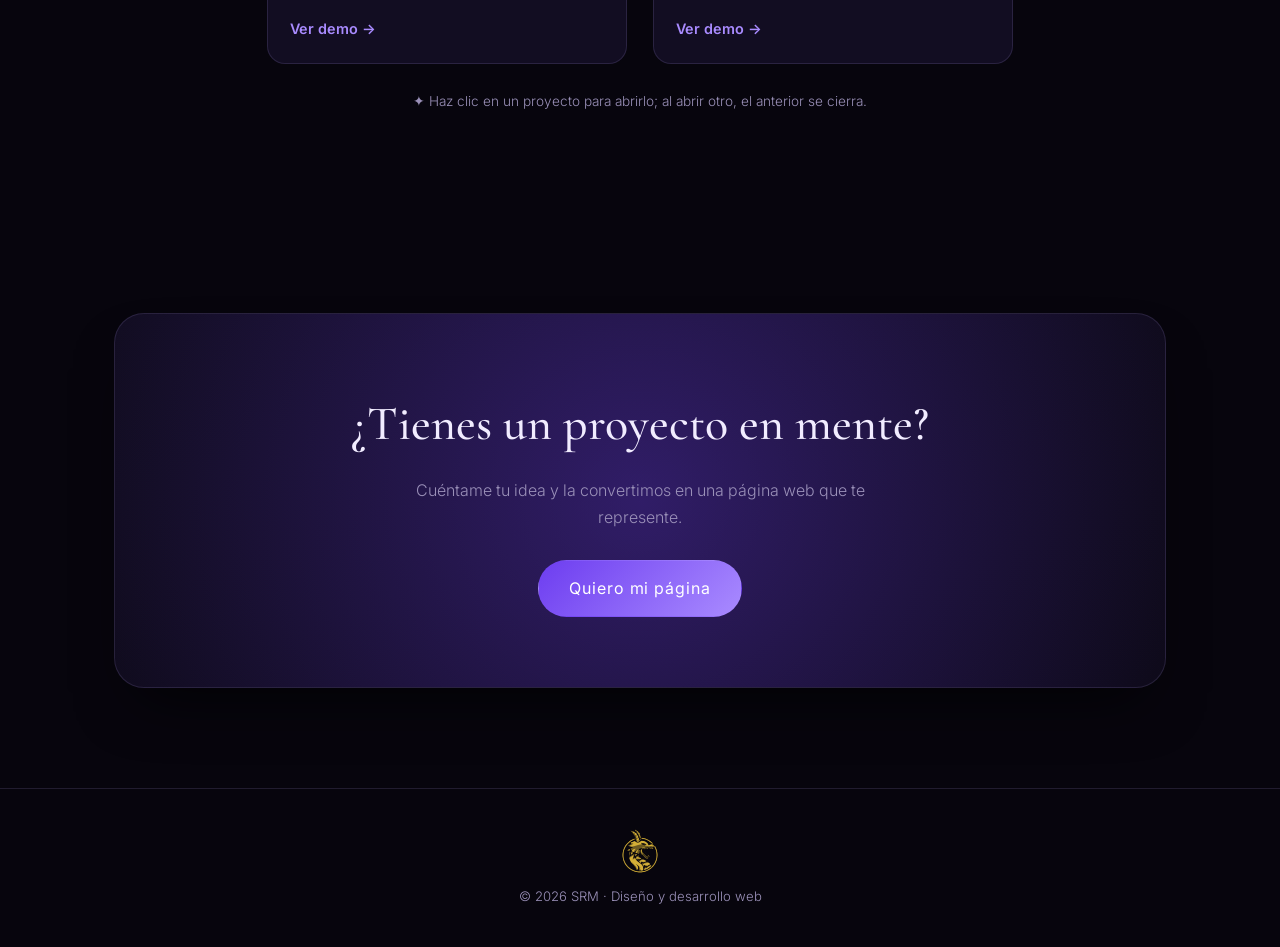
==== commit 1a12ce8b: "Agregar 3 landings de ejemplo (barbería, cafetería, taller) al portafolio Se copian las landings a d" ====
--- a/index.html
+++ b/index.html
@@ -212,6 +212,6 @@
   <p>© <span id="year"></span> SRM · Diseño y desarrollo web</p>
 </footer>
 
-<script src="js/app.js?v=2"></script>
+<script src="js/app.js?v=3"></script>
 </body>
 </html>
